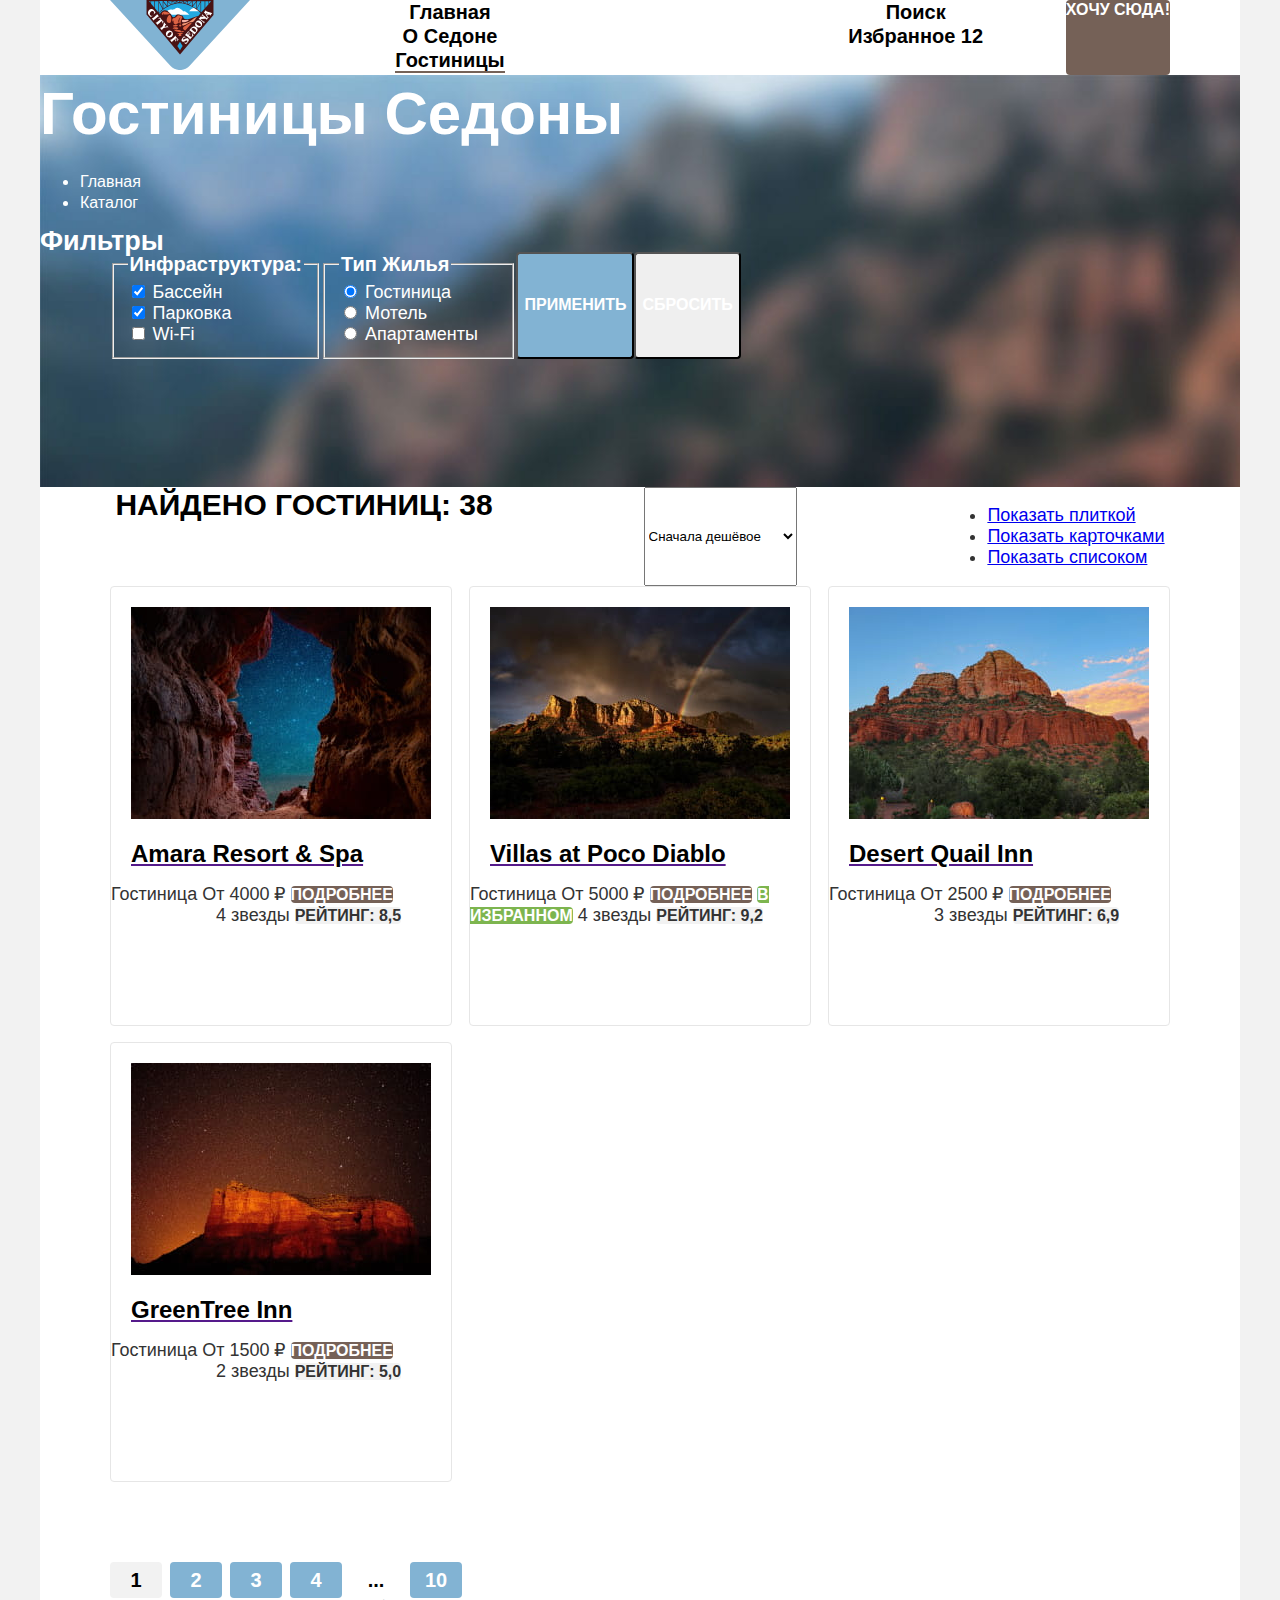
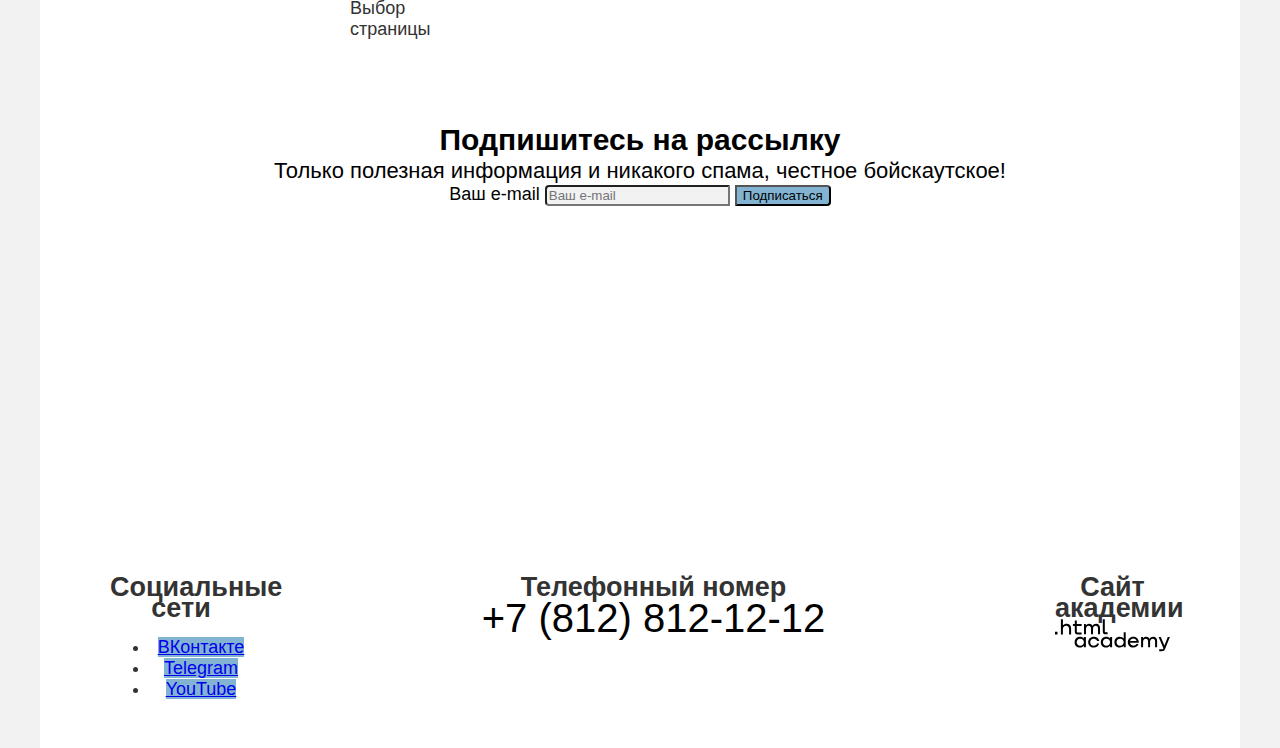
==== catalog.html @ a63d4bc8 "Добавляет правки после валидатора W3C" ====
<!DOCTYPE html>
<html lang="ru">
  <head>
    <meta charset="utf-8">
    <title>HTML Academy: Седона-Каталог</title>
    <link rel="stylesheet" href="styles/styles.css">
  </head>
  <body>
    <div class="page-container">
      <header class="page-header" data-test="header">
        <nav class="navigation">
          <a class="navigation-logo" href="#">
            <img class="page-header-logo" src="images/header/logo.svg" width="140" height="70" alt="Логотип города Седона.">
          </a>
          <ul class="navigation-list">
            <li class="navigation-item">
              <a class="navigation-link" href="#">Главная</a>
            </li>
            <li class="navigation-item">
              <a class="navigation-link" href="#">О Седоне</a>
            </li>
            <li class="navigation-item">
              <a class="navigation-link  navigation-link-current" href="catalog.html">Гостиницы</a>
            </li>
          </ul>
          <ul class="navigation-list navigation-user">
            <li class="navigation-item">
              <a class="navigation-link" href="#">
                <span class="visually-hidden">
                  Поиск
                </span>
              </a>
            </li>
            <li class="navigation-item">
              <a class="navigation-link" href="#">
                <span class="visually-hidden">
                  Избранное 12
                </span>
              </a>
            </li>
          </ul>
          <a class="button button-brown navigation-button" href="#">Хочу сюда!</a>
        </nav>
      </header>
      <main class="main-inner main-container" data-test="main">
      <div class="catalog-control-block">
        <div class="control-block-container">
      <header class="inner-header">
        <h1 class="inner-header-title">Гостиницы Седоны</h1>
        <ul class="breadcrumbs">
          <li class="breadcrumbs-item">
            <a class="breadcrumbs-link" href="index.html">
              <span class="visually-hidden">
                Главная
              </span>
              </a>
          </li>
          <li class="breadcrumbs-item">
            <a class="breadcrumbs-link" href="">Каталог</a>
          </li>
        </ul>
      </header>
        <h2 class="visually-hidden">Фильтры</h2>
        <form class="catalog-filter" action="https://echo.htmlacademy.ru/" method="get" data-test="filter">
          <div class="filter-group">
          <fieldset class="catalog-filter-group filter-group-infrastructure">
            <legend class="catalog-filter-title">Инфраструктура:</legend>
            <ul class="catalog-filter-list">
              <li class="catalog-filter-item">
                <label class="control">
                  <input class="control-input" type="checkbox" name="swimming-pool" checked>
                  Бассейн
                </label>
              </li>
              <li class="catalog-filter-item">
                <label class="control">
                  <input class="control-input" type="checkbox" name="parking" checked>
                  Парковка
                </label>
              </li>
              <li class="catalog-filter-item">
                <label class="control">
                  <input class="control-input" type="checkbox" name="wi-fi">
                  Wi-Fi
                </label>
              </li>
            </ul>
          </fieldset>
          <fieldset class="catalog-filter-group filter-group-type">
            <legend class="catalog-filter-title">Тип жилья</legend>
            <ul class="catalog-filter-list">
              <li class="catalog-filter-item">
                <label class="control">
                  <input class="control-input" type="radio" name="housing-type" value="hotel" checked>
                  Гостиница
                </label>
              </li>
              <li class="catalog-filter-item">
                <label class="control">
                  <input class="control-input" type="radio" name="housing-type" value="motel">
                  Мотель
                </label>
              </li>
              <li class="catalog-filter-item">
                <label class="control">
                  <input class="control-input" type="radio" name="housing-type" value="apartments">
                  Апартаменты
                </label>
              </li>
            </ul>
          </fieldset>
          <button class="button button-blue" type="submit">Применить</button>
          <button class="button" type="reset">Сбросить</button>
        </div>
        </form>
      </div>
      </div>
      <section class="catalog" data-test="catalog">
        <div class="sorting">
        <h2 class="catalog-result-title">Найдено гостиниц: 38</h2>
          <select class="select-control" aria-label="Сортировка">
            <option value="cheap">Сначала дешёвое</option>
            <option value="expensive">Сначала дорогое</option>
            <option value="popular">Сначала популярное</option>
          </select>
        <ul class="select-list">
          <li>
            <a href="#" class="select-button select-button-current">
              <span class="visually-hidden">Показать плиткой</span>
            </a>
          </li>
          <li>
            <a class="select-button" href="#">
              <span class="visually-hidden">Показать карточками</span>
            </a>
          </li>
          <li>
            <a class="select-button" href="#">
              <span class="visually-hidden">Показать списоком</span>
            </a>
          </li>
        </ul>
      </div>
      <div class="products">
        <ul class="product-list">
          <li class="product-card">
            <a class="product-card-link" href="">
              <img class="product-card-image" src="images/catalog/hotel-1.jpg" width="300" height="212" alt="Звёздное небо в расщелине гор.">
              <h3 class="product-card-title">Amara Resort & Spa</h3>
            </a>
            <span class="product-card-type">Гостиница</span>
            <span class="product-card-price">От 4000 ₽</span>
            <a class="button button-brown" href="#">Подробнее</a>
            <a class="button buttom-blue" href="#">В избранное</a>
            <span class="visually-hidden">4 звезды</span>
            <span class="button button-grey">Рейтинг: 8,5</span>
          </li>
          <li class="product-card">
            <a class="product-card-link" href="">
              <img class="product-card-image" src="images/catalog/hotel-2.jpg" width="300" height="212" alt="Радуга над горным хребтом.">
              <h3 class="product-card-title">Villas at Poco Diablo</h3>
            </a>
            <span class="product-card-type">Гостиница</span>
            <span class="product-card-price">От 5000 ₽</span>
            <a class="button button-brown" href="#">Подробнее</a>
            <a class="button button-green" href="#">В избранном</a>
            <span class="visually-hidden">4 звезды</span>
            <span class="button button-grey">Рейтинг: 9,2</span>
          </li>
          <li class="product-card">
            <a class="product-card-link" href="">
              <img class="product-card-image" src="images/catalog/hotel-3.jpg" width="300" height="212" alt="Горы на фоне голубого неба.">
              <h3 class="product-card-title">Desert Quail Inn</h3>
            </a>
            <span class="product-card-type">Гостиница</span>
            <span class="product-card-price">От 2500 ₽</span>
            <a class="button button-brown" href="#">Подробнее</a>
            <a class="button buttom-blue" href="#">В избранное</a>
            <span class="visually-hidden">3 звезды</span>
            <span class="button button-grey">Рейтинг: 6,9</span>
          </li>
          <li class="product-card">
            <a class="product-card-link" href="">
              <img class="product-card-image" src="images/catalog/hotel-4.jpg" width="300" height="212" alt="Горы на фоне звёздного неба.">
              <h3 class="product-card-title">GreenTree Inn</h3>
            </a>
            <span class="product-card-type">Гостиница</span>
            <span class="product-card-price">От 1500 ₽</span>
            <a class="button button-brown" href="#">Подробнее</a>
            <a class="button buttom-blue" href="#">В избранное</a>
            <span class="visually-hidden">2 звезды</span>
            <span class="button button-grey">Рейтинг: 5,0</span>
          </li>
        </ul>
      </div>
      <ul class="pagination">
        <li class="pagination-item">
          <a class="pagination-link pagination-current">1</a>
        </li>
        <li class="pagination-item">
          <a class="pagination-link" href="#">2</a>
        </li>
        <li class="pagination-item">
          <a class="pagination-link" href="#">3</a>
        </li>
        <li class="pagination-item">
          <a class="pagination-link" href="#">4</a>
        </li>
        <li class="pagination-item">
          <a class="pagination-link pagination-select" href="#">...</a>
          <span class="visually-hidden">Выбор страницы</span>
        </li>
        <li class="pagination-item">
          <a class="pagination-link" href="#">10</a>
        </li>
      </ul>
    </section>
    <section class="subscribe subscribe-white" data-test="subscribe">
      <h2 class="subscribe-title">Подпишитесь на рассылку</h2>
      <div class="subscribe-text">
        <p>Только полезная информация и никакого спама, честное бойскаутское!</p>
      </div>
        <form class="subscribe-form" action="https://echo.htmlacademy.ru/" method="post">
          <label class="visually-hidden" for="subscribe-email">Ваш e-mail</label>
          <input class="subscribe-email-field" placeholder="Ваш e-mail" type="email" id="subscribe-email" name="subscribe-email">
          <button class="subscribe-button" type="submit">Подписаться</button>
        </form>
    </section>
    </main>
    <footer class="page-footer" data-test="footer">
      <div class="footer-container">
      <div class="footer-social">
        <h2 class="visually-hidden">Социальные сети</h2>
        <ul class="footer-social-list">
          <li class="footer-social-item">
            <a class="footer-social-button" href="https://vk.com/htmlacademy">
              <span class="visually-hidden">ВКонтакте</span>
            </a>
          </li>
          <li class="footer-social-item">
            <a class="footer-social-button" href="https://t.me/htmlacademy ">
              <span class="visually-hidden">Telegram</span>
            </a>
          </li>
          <li class="footer-social-item">
            <a class="footer-social-button" href="https://www.youtube.com/user/htmlacademyru">
              <span class="visually-hidden">YouTube</span>
            </a>
          </li>
        </ul>
      </div>
      <div class="footer-telephone">
        <h2 class="visually-hidden">Телефонный номер</h2>
        <a class="footer-telephone-number" href="tel:+78128121212">+7 (812) 812-12-12</a>
      </div>
      <div class="footer-academy-site">
        <h2 class="visually-hidden">Сайт академии</h2>
        <a class="footer-academy-link" href="https://htmlacademy.ru/">
          <img src="images/footer/html-academy-logo.svg" width="115" height="33" alt="Ссылка на сайт академии.">
        </a>
      </div>
    </div>
    </footer>
  </div>
  </body>
  </html>
---- styles/styles.css ----
@font-face {
  font-family: "PT Sans";
  font-style: normal;
  font-weight: 400;
  src: url("../fonts/ptsans-400.woff2") format("woff2");
  font-display: swap;
}

@font-face {
  font-family: "PT Sans";
  font-style: normal;
  font-weight: 700;
  src: url("../fonts/ptsans-700.woff2") format("woff2");
  font-display: swap;
}

html {
  height: 100%;
}

body {
  font-family: "PT Sans", sans-serif;
  font-weight: 400;
  font-size: 18px;
  line-height: 21px;
  color: rgba(51, 51, 51, 1);
  background-color: rgba(242, 242, 242, 1);
  text-align: center;
  margin: 0;
  display: flex;
  flex-direction: column;
  min-height: 100%;
}

h3 {
  margin: 0;
}

h2 {
  margin: 0;
}

h1 {
  margin: 0;
}

p {
  margin: 0;
  padding: 0;
}

.page-container {
  width: 1200px;
  margin: 0 auto;
}

.main-container {
  flex-grow: 1;
}

/*
.visually-hidden {
  color: tomato;
  display: none;
}
*/

.page-header {
  font-size: 20px;
  line-height: 24px;
  color: rgba(0, 0, 0, 1);
  background-color: #ffffff;
  text-align: center;
  font-weight: 700;
}

.navigation {
  display: flex;
  flex-direction: row;
}

.navigation-logo {
  width: 140px;
  padding-left: 70px;
}

.navigation-list {
  margin: 0;
  padding: 0;
  list-style: none;
  width: 400px;
}

.navigation-user {
  max-width: 300px;
  margin-left: auto;
}

.navigation-link {
  color: inherit;
  text-decoration: none;
}

.navigation-link-current {
  border-bottom: 2px solid rgba(117, 98, 87, 1);
}

.button {
  font-family: "PT Sans", sans-serif;
  font-style: normal;
  font-weight: 700;
  font-size: 16px;
  line-height: 20px;
  color: rgba(255, 255, 255, 1);
  border-radius: 4px;
  text-decoration: none;
  text-align: center;
  text-transform: uppercase;
}

.button-brown {
  background: rgba(117, 97, 87, 1);
}

.navigation-button {
  margin-right: 70px;
}

.button-blue {
  background: #82b3d3;
}

.button-green {
  background: #7db54f;
}

.button-grey {
  background: #f2f2f2;
  color: #333333;
}

.hero {
  height: 485px;
  background-image: url("../images/index/hero.jpg");
  background-position: center;
  background-repeat: no-repeat;
  background-size: cover;
  background-color: #808080;
}

.diveder {
  background-image: url("../images/index/divider.svg");
  background-repeat: no-repeat;
  background-size: 1200px 57px;
  background-position: center bottom;
}

.advantages {
  margin: 0;
  padding: 0;
}

.advantages-main-title {
  background: #ffffff;
}

.advantages-top-text {
  font-weight: 700;
  font-size: 30px;
  line-height: 36px;
  color: rgba(0, 0, 0, 1);
}

.advantages-bottom-text {
  font-size: 22px;
  line-height: 26px;
}

.advantages-list {
  list-style: none;
  margin: 0;
  padding: 0;
  display: flex;
  flex-wrap: wrap;
}

.advantages-item {
  width: 400px;
  height: 384px;
}

.advantages-photo {
  width: 800px;
}

.advantages-photo-text {
  color: #ffffff;
  background: #82b3d3;
}

.advantages-photo-text h3 {
  font-weight: 700;
  font-size: 24px;
  line-height: 28px;
}

.advantages-photo-text p {
  font-weight: 400;
  font-size: 18px;
  line-height: 21px;
}

.advantages-item-home {
  background-image: url("../images/index/home.svg");
  background-repeat: no-repeat;
}

.advantages-item-lighter {
  background: rgba(131, 179, 211, 0.12);
}

.advantages-item-light {
  background: rgba(131, 179, 211, 0.2);
}

.advantages-item-grey {
  background: rgba(131, 179, 211, 0.12);
}

.advantages-item-white {
  background: #ffffff;
}

.hotel-search {
  width: 1200px;
  height: 406px;
  background-color: #ffffff;
}

.hotel-search-title {
  font-weight: 700;
  font-size: 30px;
  line-height: 36px;
  text-transform: uppercase;
}

.hotel-search-text {
  font-weight: 400;
  font-size: 22px;
  line-height: 26px;
}

.subscribe {
  height: 415px;
  color: #ffffff;
  background-color: #808080;
  border: 1px solid #000000;
  background-image: url(../images/index/subscribe-background.jpg);
  background-repeat: no-repeat;
  background-size: cover;
  background-position: top center;
}

.subscribe-title {
  font-weight: 700;
  font-size: 30px;
  line-height: 36px;
}

.subscribe-text {
  font-weight: 400;
  font-size: 22px;
  line-height: 26px;
}

.subscribe-email-field {
  background: #f2f2f2;
  border-radius: 4px 0 0 4px;
}

.subscribe-button {
  background: #82b3d3;
  border-radius: 0 4px 4px 0;
}

.page-footer {
  background-color: #ffffff;
}

.footer-container {
  width: 1060px;
  display: flex;
  justify-content: space-between;
  padding: 40px 70px 30px;
}

.footer-social {
  width: 142px;
}

.footer-social-button {
  background: #83b3d3;
}

.footer-telephone-number {
  font-weight: 400;
  font-size: 40px;
  line-height: 40px;
  color: #000000;
  text-transform: uppercase;
  text-decoration: none;
  width: 720px;
}

.footer-academy-site {
  width: 115px;
}

.main-inner {
  text-align: left;
}

.catalog-control-block {
  height: 412px;
  color: #ffffff;
  background-color: #000000;
  background-image: url(../images/catalog/catalog-background.jpg);
  background-repeat: no-repeat;
  background-size: cover;
}

.control-block-container {
  display: flex;
  flex-direction: column;
}

.inner-header-title {
  font-weight: 700;
  font-size: 60px;
  line-height: 78px;
}

.breadcrumbs-link {
  font-weight: 400;
  font-size: 16px;
  line-height: 21px;
  color: inherit;
  text-decoration: none;
}

.catalog-filter-title {
  font-weight: 700;
  font-size: 20px;
  line-height: 24px;
  text-transform: capitalize;
  color: #ffffff;
}

.catalog-filter-list {
  margin: 0;
  padding: 0;
  list-style: none;
}

.filter-group {
  width: 1060px;
  margin: 0 auto;
  display: flex;
  flex-flow: row;
}

.filter-group-infrastructure {
  width: 150px;
}

.filter-group-type {
  width: 160px;
}

.catalog {
  background: #ffffff;
  height: 1235px;
}

.sorting {
  display: flex;
  flex-direction: row;
  justify-content: space-around;
}

.catalog-result-title {
  font-weight: 700;
  font-size: 30px;
  line-height: 36px;
  text-transform: uppercase;
  color: #000000;
}

.products {
  height: 896px;
  margin: 0 auto;
}

.product-card {
  width: 340px;
  height: 438px;
  border: 1px solid #e6e6e6;
  border-radius: 4px;
}

.product-list {
  width: 1060px;
  height: 896px;
  margin: 0 auto;
  padding: 0;
  display: flex;
  flex-wrap: wrap;
  list-style: none;
  justify-content: space-between;
  align-content: space-between;
}

/*
.product-list li:last-child {
margin-right: auto;
}
*/

.product-card-title {
  font-weight: 700;
  font-size: 24px;
  line-height: 28px;
  color: #000000;
}

.product-card-image {
  margin: 20px 20px 16px 20px;
}

.product-card-title {
  margin: 0 20px 16px 20px;
}

.product-card-price {
  text-align: right;
}

.pagination {
  list-style: none;
  display: flex;
  margin: 80px 70px 0;
  padding-left: 0;
  padding-bottom: 60px;
}

.pagination-item {
  width: 60px;
  height: 60px;
}

.pagination-link {
  border-radius: 4px;
  display: block;
  margin-right: 8px;
}

.pagination-link {
  font-weight: 700;
  font-size: 20px;
  line-height: 36px;
  background: #82b3d3;
  color: #ffffff;
  text-align: center;
  text-transform: uppercase;
  text-decoration: none;
}

.pagination-current {
  background: #f2f2f2;
  color: #000000;
}

.pagination-select {
  background: none;
  color: #000000;
}

.subscribe-white {
  background: none;
  color: #000000;
  background-color: #ffffff;
  text-align: center;
  border: 0;
}
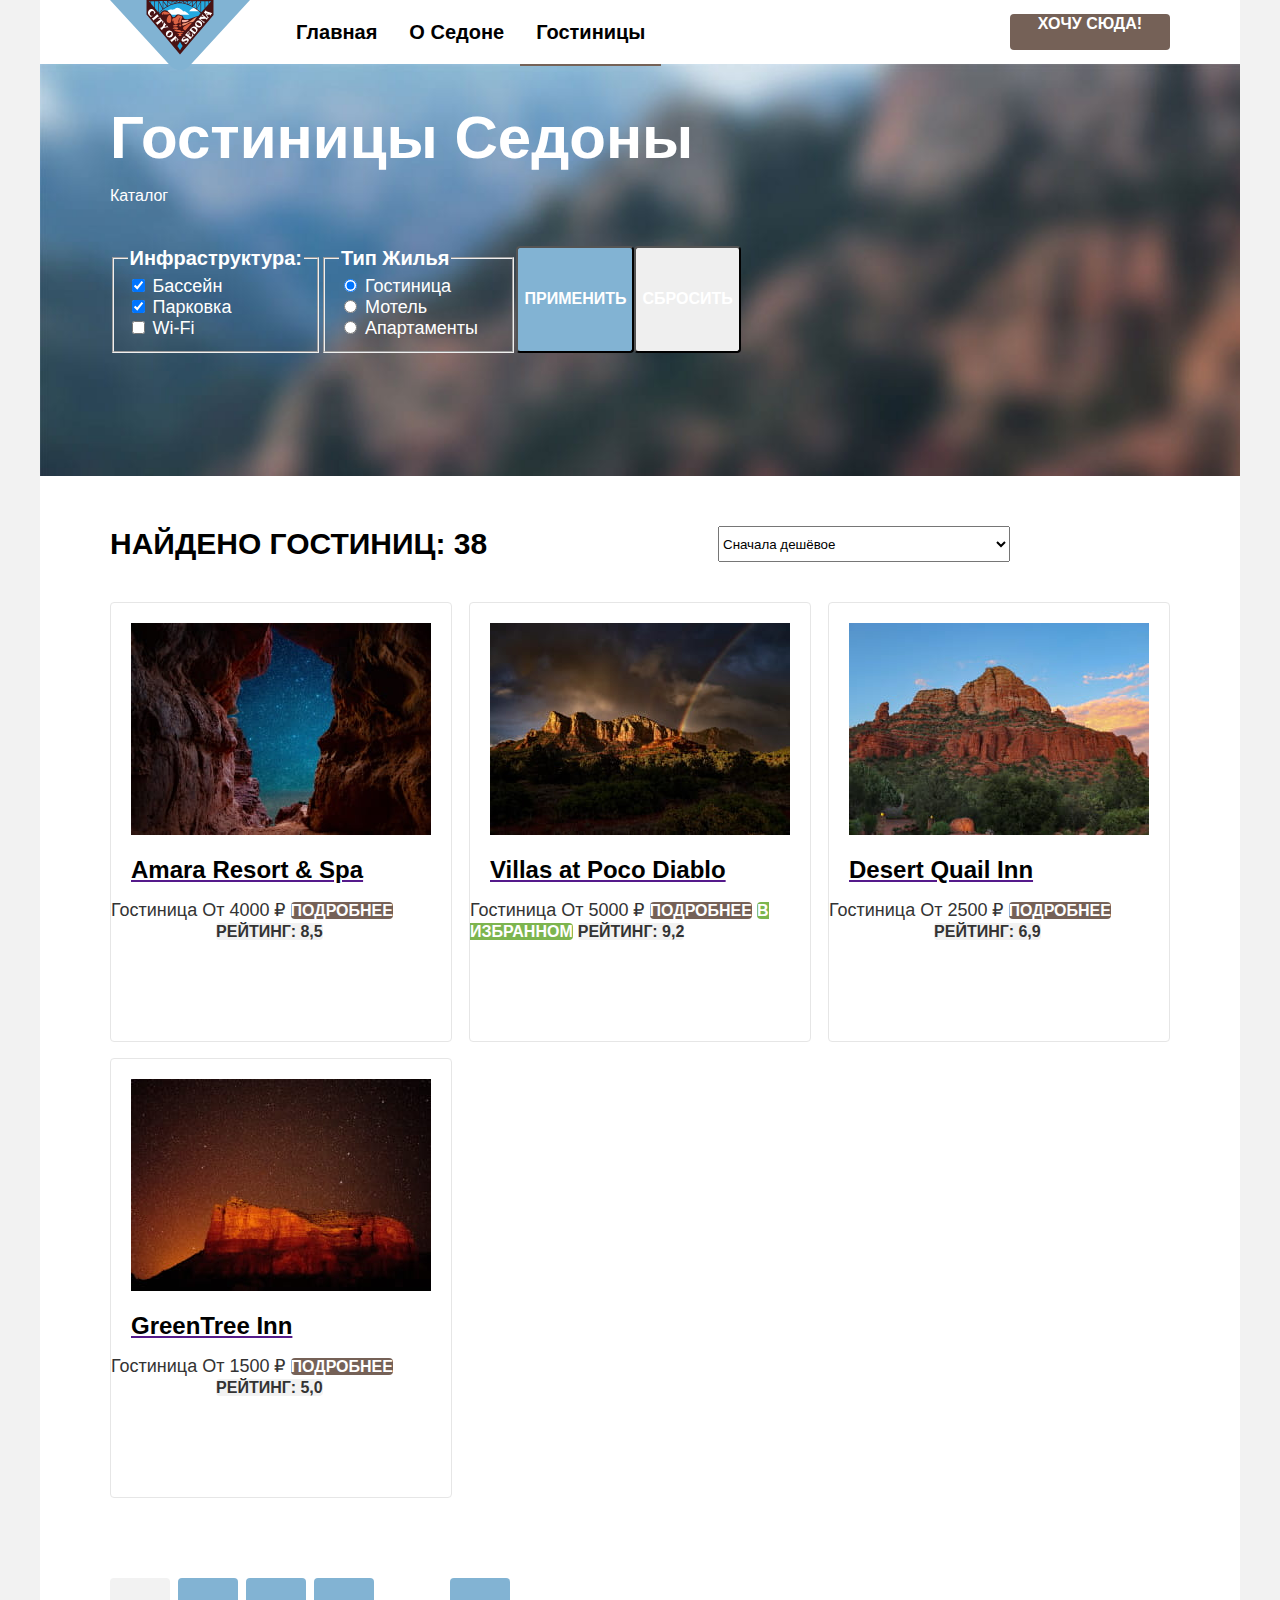
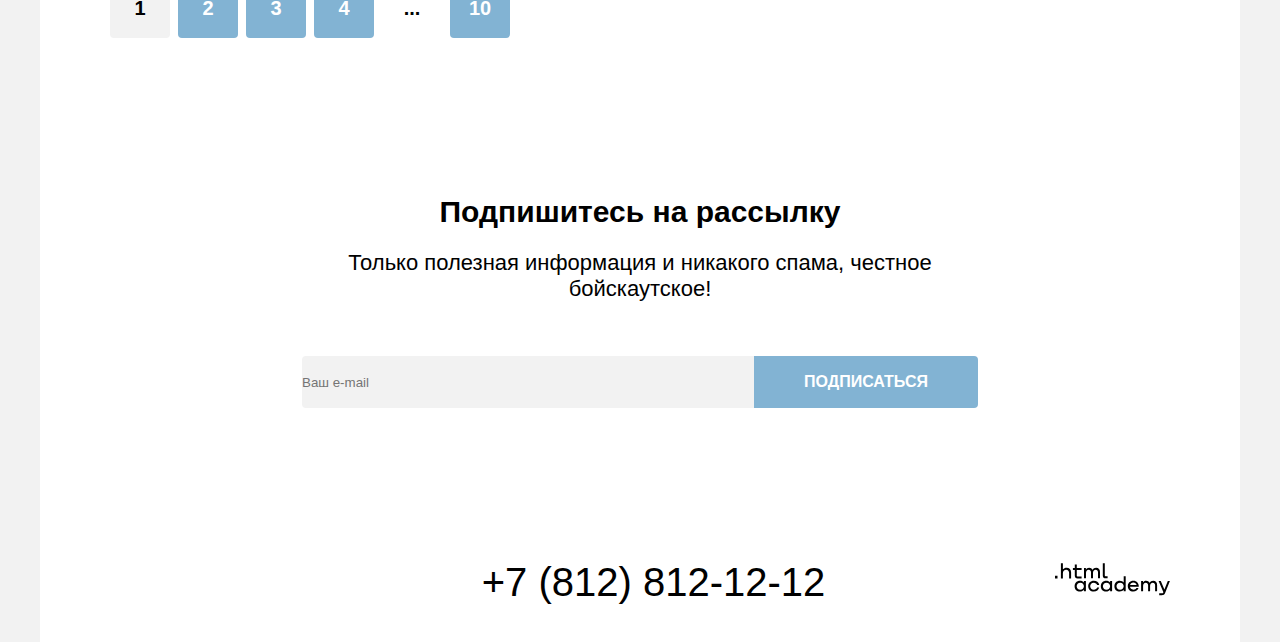
==== commit 2da8a792: "Добавляет микросетки" ====
--- a/catalog.html
+++ b/catalog.html
@@ -117,24 +117,24 @@
       </div>
       <section class="catalog" data-test="catalog">
         <div class="sorting">
-        <h2 class="catalog-result-title">Найдено гостиниц: 38</h2>
+        <p class="catalog-result-title">Найдено гостиниц: 38</p>
           <select class="select-control" aria-label="Сортировка">
             <option value="cheap">Сначала дешёвое</option>
             <option value="expensive">Сначала дорогое</option>
             <option value="popular">Сначала популярное</option>
           </select>
         <ul class="select-list">
-          <li>
+          <li class="select-item">
             <a href="#" class="select-button select-button-current">
               <span class="visually-hidden">Показать плиткой</span>
             </a>
           </li>
-          <li>
+          <li class="select-item">
             <a class="select-button" href="#">
               <span class="visually-hidden">Показать карточками</span>
             </a>
           </li>
-          <li>
+          <li class="select-item">
             <a class="select-button" href="#">
               <span class="visually-hidden">Показать списоком</span>
             </a>
@@ -194,8 +194,8 @@
         </ul>
       </div>
       <ul class="pagination">
-        <li class="pagination-item">
-          <a class="pagination-link pagination-current">1</a>
+        <li class="pagination-item pagination-item-current">
+          <a class="pagination-link-current">1</a>
         </li>
         <li class="pagination-item">
           <a class="pagination-link" href="#">2</a>
@@ -206,8 +206,8 @@
         <li class="pagination-item">
           <a class="pagination-link" href="#">4</a>
         </li>
-        <li class="pagination-item">
-          <a class="pagination-link pagination-select" href="#">...</a>
+        <li class="pagination-item pagination-select">
+          <a class="pagination-link" href="#">...</a>
           <span class="visually-hidden">Выбор страницы</span>
         </li>
         <li class="pagination-item">
@@ -215,16 +215,18 @@
         </li>
       </ul>
     </section>
-    <section class="subscribe subscribe-white" data-test="subscribe">
-      <h2 class="subscribe-title">Подпишитесь на рассылку</h2>
-      <div class="subscribe-text">
-        <p>Только полезная информация и никакого спама, честное бойскаутское!</p>
-      </div>
-        <form class="subscribe-form" action="https://echo.htmlacademy.ru/" method="post">
-          <label class="visually-hidden" for="subscribe-email">Ваш e-mail</label>
-          <input class="subscribe-email-field" placeholder="Ваш e-mail" type="email" id="subscribe-email" name="subscribe-email">
-          <button class="subscribe-button" type="submit">Подписаться</button>
-        </form>
+    <section class="subscribe subscribe-no-background" data-test="subscribe">
+      <div class="subscribe-content-wrapper">
+        <h2 class="subscribe-title">Подпишитесь на рассылку</h2>
+        <p class="subscribe-text">Только полезная информация и никакого спама, честное бойскаутское!</p>
+        <div class="subscribe-email-wrapper">
+          <form class="subscribe-form" action="https://echo.htmlacademy.ru/" method="post">
+            <label class="visually-hidden" for="subscribe-email">Ваш e-mail</label>
+            <input class="subscribe-email-field" placeholder="Ваш e-mail" type="email" id="subscribe-email" name="subscribe-email">
+            <button class="button button-blue subscribe-button" type="submit">Подписаться</button>
+          </form>
+        </div>
+      </div>
     </section>
     </main>
     <footer class="page-footer" data-test="footer">
--- a/styles/styles.css
+++ b/styles/styles.css
@@ -32,23 +32,6 @@
   min-height: 100%;
 }
 
-h3 {
-  margin: 0;
-}
-
-h2 {
-  margin: 0;
-}
-
-h1 {
-  margin: 0;
-}
-
-p {
-  margin: 0;
-  padding: 0;
-}
-
 .page-container {
   width: 1200px;
   margin: 0 auto;
@@ -58,51 +41,65 @@
   flex-grow: 1;
 }
 
-/*
 .visually-hidden {
-  color: tomato;
-  display: none;
-}
-*/
-
-.page-header {
+  position: absolute;
+  width: 1px;
+  height: 1px;
+  margin: -1px;
+  padding: 0;
+  border: 0;
+  clip: rect(0 0 0 0);
+  overflow: hidden;
+}
+
+.navigation {
+  display: flex;
+  height: 64px;
   font-size: 20px;
   line-height: 24px;
+  font-weight: 700;
   color: rgba(0, 0, 0, 1);
   background-color: #ffffff;
-  text-align: center;
-  font-weight: 700;
-}
-
-.navigation {
-  display: flex;
-  flex-direction: row;
 }
 
 .navigation-logo {
-  width: 140px;
-  padding-left: 70px;
+  margin-left: 70px;
 }
 
 .navigation-list {
-  margin: 0;
+  margin: 0 0 0 30px;
   padding: 0;
   list-style: none;
   width: 400px;
+  display: flex;
+  flex-wrap: wrap;
 }
 
 .navigation-user {
-  max-width: 300px;
+  justify-content: flex-end;
+  width: 300px;
   margin-left: auto;
 }
 
 .navigation-link {
+  display: block;
+  box-sizing: border-box;
   color: inherit;
   text-decoration: none;
+  padding: 20px 16px;
+}
+
+.navigation-user .navigation-link {
+  min-width: 44px;
+  min-height: 64px;
 }
 
 .navigation-link-current {
   border-bottom: 2px solid rgba(117, 98, 87, 1);
+}
+
+.navigation-link-selected {
+  border: 1px solid #000000;
 }
 
 .button {
@@ -118,12 +115,23 @@
   text-transform: uppercase;
 }
 
+.navigation-button a {
+  text-decoration: none;
+  color: inherit;
+  display: block;
+  padding: 8px 34px;
+}
+
 .button-brown {
   background: rgba(117, 97, 87, 1);
 }
 
 .navigation-button {
+  margin-top: 14px;
   margin-right: 70px;
+  width: 160px;
+  height: 36px;
+
 }
 
 .button-blue {
@@ -140,12 +148,16 @@
 }
 
 .hero {
-  height: 485px;
-  background-image: url("../images/index/hero.jpg");
-  background-position: center;
+  min-height: 485px;
+  background-image: url("../images/index/divider.svg"), url("../images/index/hero.jpg");
+  background-position: bottom center;
   background-repeat: no-repeat;
-  background-size: cover;
+  background-size: contain, cover;
   background-color: #808080;
+}
+
+.hero img {
+  padding-top: 51px;
 }
 
 .diveder {
@@ -165,15 +177,21 @@
 }
 
 .advantages-top-text {
+  display: block;
   font-weight: 700;
   font-size: 30px;
   line-height: 36px;
   color: rgba(0, 0, 0, 1);
+  margin: 0;
+  padding-top: 69px;
 }
 
 .advantages-bottom-text {
   font-size: 22px;
   line-height: 26px;
+  margin: 0;
+  padding-top: 25px;
+  padding-bottom: 90px;
 }
 
 .advantages-list {
@@ -185,12 +203,12 @@
 }
 
 .advantages-item {
-  width: 400px;
+  flex-basis: 400px;
   height: 384px;
 }
 
-.advantages-photo {
-  width: 800px;
+.advantages-photo-container {
+  flex-grow: 1;
 }
 
 .advantages-photo-text {
@@ -231,13 +249,53 @@
   background: #ffffff;
 }
 
+.advantages-text-wrapper {
+  display: flex;
+  flex-flow: column;
+}
+
+.advantages-text-wrapper h3 {
+margin: 0 0 62px 0;
+}
+
+.advantages-text-wrapper p {
+  margin: 0;
+}
+
+.advantages-photo-text .advantages-text-wrapper {
+  padding: 92px 85px 0;
+}
+
+.advantages-item-lighter .advantages-text-wrapper {
+  padding: 103px 85px 0;
+}
+
+.advantages-item-light .advantages-text-wrapper {
+  padding: 103px 85px 0;
+}
+
+.advantages-item-grey .advantages-text-wrapper {
+  padding: 80px 85px 0;
+}
+
+.advantages-item-white .advantages-text-wrapper {
+  padding: 80px 85px 0;
+}
+
 .hotel-search {
-  width: 1200px;
-  height: 406px;
   background-color: #ffffff;
 }
 
+.hotel-search-wrapper {
+  display: flex;
+  flex-direction: column;
+  align-items: center;
+  justify-content: space-between;
+  padding: 96px 304px;
+}
+
 .hotel-search-title {
+  margin: 0;
   font-weight: 700;
   font-size: 30px;
   line-height: 36px;
@@ -245,13 +303,29 @@
 }
 
 .hotel-search-text {
+  margin: 20px 0 0 0;
   font-weight: 400;
   font-size: 22px;
   line-height: 26px;
 }
 
+.hotel-search-button {
+  margin: 54px 0 0 0;
+  width: 376px;
+  height: 52px;
+}
+
+.hotel-search-button a {
+  text-decoration: none;
+  color: inherit;
+  display: block;
+  padding: 8px 50px;
+  font-weight: 700;
+  font-size: 20px;
+  line-height: 36px;
+}
+
 .subscribe {
-  height: 415px;
   color: #ffffff;
   background-color: #808080;
   border: 1px solid #000000;
@@ -261,26 +335,51 @@
   background-position: top center;
 }
 
+.subscribe-content-wrapper {
+  display: flex;
+  flex-direction: column;
+  align-items: center;
+  justify-content: space-between;
+  padding: 96px 258px 104px;
+}
+
 .subscribe-title {
+  margin: 0;
   font-weight: 700;
   font-size: 30px;
   line-height: 36px;
 }
 
 .subscribe-text {
+  margin: 20px 0 54px;
   font-weight: 400;
   font-size: 22px;
   line-height: 26px;
 }
 
+.subscribe-email-wrapper {
+  margin: 0;
+  display: flex;
+}
+
+.subscribe-form {
+  display: flex;
+}
+
 .subscribe-email-field {
+  margin: 0;
+  padding: 0;
+  width: 452px;
+  height: 52px;
   background: #f2f2f2;
   border-radius: 4px 0 0 4px;
+  border: none;
 }
 
 .subscribe-button {
-  background: #82b3d3;
   border-radius: 0 4px 4px 0;
+  border: none;
+  padding: 8px 50px;
 }
 
 .page-footer {
@@ -291,6 +390,7 @@
   width: 1060px;
   display: flex;
   justify-content: space-between;
+  align-items: center;
   padding: 40px 70px 30px;
 }
 
@@ -300,6 +400,21 @@
 
 .footer-social-button {
   background: #83b3d3;
+}
+
+.footer-social-list {
+  width: 144px;
+  margin: 0;
+  padding: 0;
+  list-style-type: none;
+  display: flex;
+  flex-wrap: wrap;
+
+}
+
+.footer-social-item {
+width: 48px;
+height: 60px;
 }
 
 .footer-telephone-number {
@@ -330,14 +445,25 @@
 }
 
 .control-block-container {
+  margin: 0;
+  padding: 35px 70px 70px;
   display: flex;
   flex-direction: column;
 }
 
 .inner-header-title {
+  margin: 0 0 8px 0;
   font-weight: 700;
   font-size: 60px;
   line-height: 78px;
+}
+
+.breadcrumbs {
+  margin: 0 0 40px 0;
+  padding: 0;
+  list-style-type: none;
+  display: flex;
+  flex-wrap: wrap;
 }
 
 .breadcrumbs-link {
@@ -379,16 +505,17 @@
 
 .catalog {
   background: #ffffff;
-  height: 1235px;
+  padding: 50px 70px 60px;
 }
 
 .sorting {
   display: flex;
   flex-direction: row;
-  justify-content: space-around;
+  justify-content: flex-end;
 }
 
 .catalog-result-title {
+  margin: 0 auto 0 0;
   font-weight: 700;
   font-size: 30px;
   line-height: 36px;
@@ -396,9 +523,27 @@
   color: #000000;
 }
 
+.select-control {
+  width: 292px;
+}
+
+.select-list {
+  margin: 0;
+  padding: 0;
+  list-style-type: none;
+  min-width: 160px;
+  display: flex;
+  justify-content: flex-end;
+
+}
+
+.select-item {
+  min-width: 48px;
+}
+
 .products {
-  height: 896px;
-  margin: 0 auto;
+  min-height: 896px;
+  margin: 40px auto 0;
 }
 
 .product-card {
@@ -420,12 +565,6 @@
   align-content: space-between;
 }
 
-/*
-.product-list li:last-child {
-margin-right: auto;
-}
-*/
-
 .product-card-title {
   font-weight: 700;
   font-size: 24px;
@@ -446,36 +585,29 @@
 }
 
 .pagination {
+  margin: 80px 0 0 0;
+  padding: 0;
   list-style: none;
   display: flex;
-  margin: 80px 70px 0;
-  padding-left: 0;
-  padding-bottom: 60px;
+  align-items: center;
 }
 
 .pagination-item {
   width: 60px;
   height: 60px;
-}
-
-.pagination-link {
+  background: #82b3d3;
   border-radius: 4px;
-  display: block;
+  display: flex;
+  justify-content: center;
+  align-items: center;
+
+}
+
+.pagination-item:not(:last-child) {
   margin-right: 8px;
 }
 
-.pagination-link {
-  font-weight: 700;
-  font-size: 20px;
-  line-height: 36px;
-  background: #82b3d3;
-  color: #ffffff;
-  text-align: center;
-  text-transform: uppercase;
-  text-decoration: none;
-}
-
-.pagination-current {
+.pagination-item-current {
   background: #f2f2f2;
   color: #000000;
 }
@@ -485,7 +617,31 @@
   color: #000000;
 }
 
-.subscribe-white {
+.pagination-select .pagination-link {
+  font-weight: 700;
+  font-size: 20px;
+  line-height: 36px;
+  color: #000000;
+  text-decoration: none;
+}
+
+.pagination-link {
+  font-weight: 700;
+  font-size: 20px;
+  line-height: 36px;
+  color: #ffffff;
+  text-decoration: none;
+}
+
+.pagination-link-current {
+  font-weight: 700;
+  font-size: 20px;
+  line-height: 36px;
+  color: #000000;
+  text-decoration: none;
+}
+
+.subscribe-no-background {
   background: none;
   color: #000000;
   background-color: #ffffff;
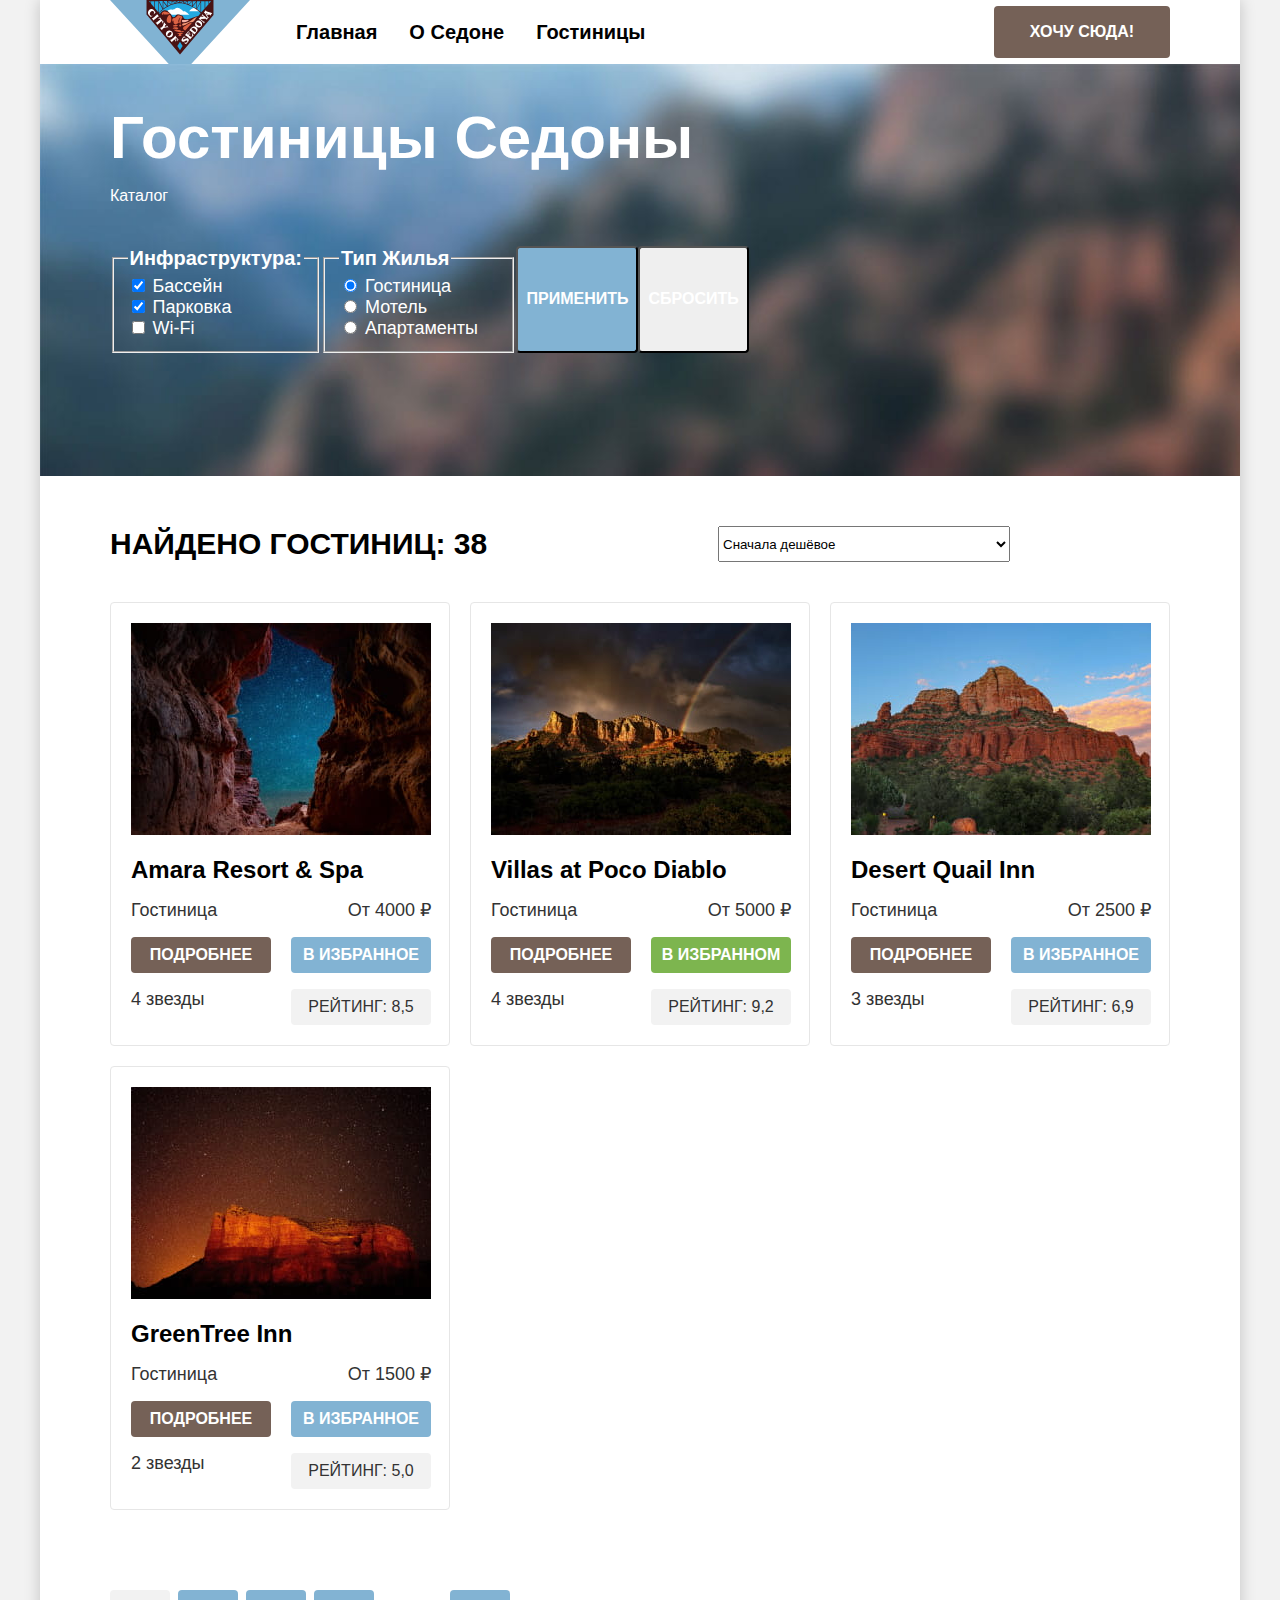
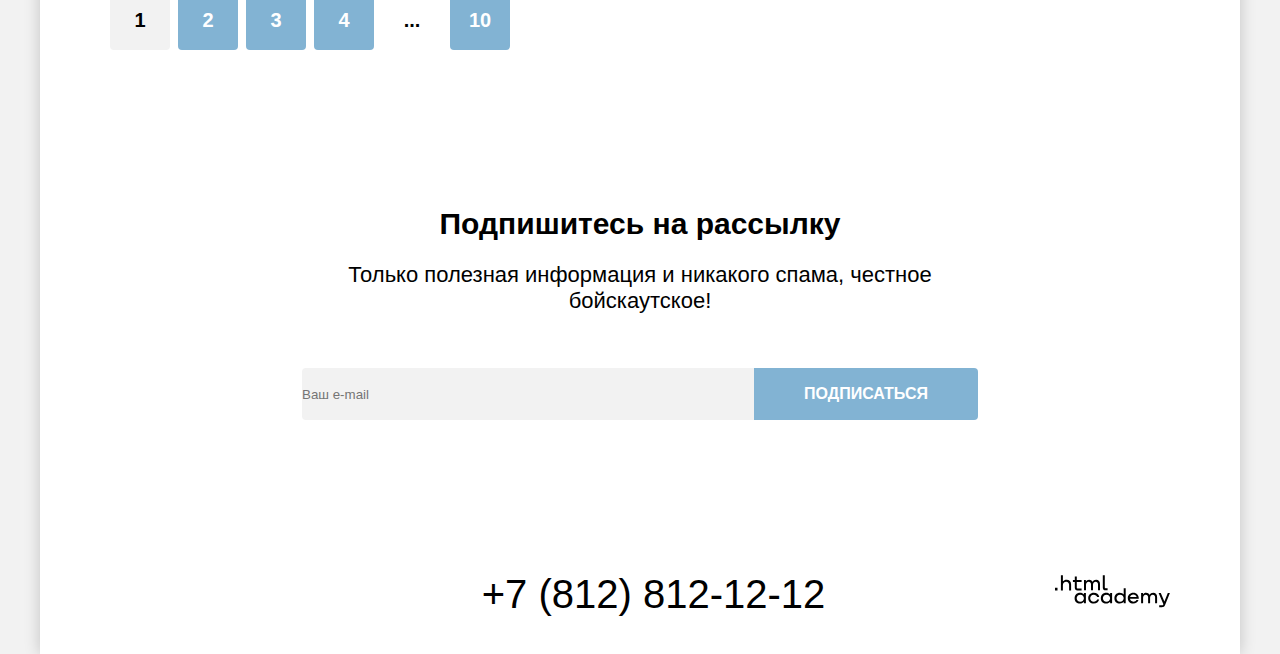
==== commit 93cf5de5: "Добавляет мелкие сетки на гридах" ====
--- a/catalog.html
+++ b/catalog.html
@@ -146,49 +146,57 @@
           <li class="product-card">
             <a class="product-card-link" href="">
               <img class="product-card-image" src="images/catalog/hotel-1.jpg" width="300" height="212" alt="Звёздное небо в расщелине гор.">
+            </a>
+            <a class="product-card-link" href="">
               <h3 class="product-card-title">Amara Resort & Spa</h3>
             </a>
             <span class="product-card-type">Гостиница</span>
             <span class="product-card-price">От 4000 ₽</span>
             <a class="button button-brown" href="#">Подробнее</a>
-            <a class="button buttom-blue" href="#">В избранное</a>
-            <span class="visually-hidden">4 звезды</span>
+            <a class="button button-blue" href="#">В избранное</a>
+            <span class="product-card-stars">4 звезды</span>
             <span class="button button-grey">Рейтинг: 8,5</span>
           </li>
           <li class="product-card">
             <a class="product-card-link" href="">
               <img class="product-card-image" src="images/catalog/hotel-2.jpg" width="300" height="212" alt="Радуга над горным хребтом.">
+            </a>
+            <a class="product-card-link" href="">
               <h3 class="product-card-title">Villas at Poco Diablo</h3>
             </a>
             <span class="product-card-type">Гостиница</span>
             <span class="product-card-price">От 5000 ₽</span>
             <a class="button button-brown" href="#">Подробнее</a>
             <a class="button button-green" href="#">В избранном</a>
-            <span class="visually-hidden">4 звезды</span>
+            <span class=product-card-stars">4 звезды</span>
             <span class="button button-grey">Рейтинг: 9,2</span>
           </li>
           <li class="product-card">
             <a class="product-card-link" href="">
               <img class="product-card-image" src="images/catalog/hotel-3.jpg" width="300" height="212" alt="Горы на фоне голубого неба.">
+            </a>
+            <a class="product-card-link" href="">
               <h3 class="product-card-title">Desert Quail Inn</h3>
             </a>
             <span class="product-card-type">Гостиница</span>
             <span class="product-card-price">От 2500 ₽</span>
             <a class="button button-brown" href="#">Подробнее</a>
-            <a class="button buttom-blue" href="#">В избранное</a>
-            <span class="visually-hidden">3 звезды</span>
+            <a class="button button-blue" href="#">В избранное</a>
+            <span class="product-card-stars">3 звезды</span>
             <span class="button button-grey">Рейтинг: 6,9</span>
           </li>
           <li class="product-card">
             <a class="product-card-link" href="">
               <img class="product-card-image" src="images/catalog/hotel-4.jpg" width="300" height="212" alt="Горы на фоне звёздного неба.">
+            </a>
+            <a class="product-card-link" href="">
               <h3 class="product-card-title">GreenTree Inn</h3>
             </a>
             <span class="product-card-type">Гостиница</span>
             <span class="product-card-price">От 1500 ₽</span>
             <a class="button button-brown" href="#">Подробнее</a>
-            <a class="button buttom-blue" href="#">В избранное</a>
-            <span class="visually-hidden">2 звезды</span>
+            <a class="button button-blue" href="#">В избранное</a>
+            <span class="product-card-stars">2 звезды</span>
             <span class="button button-grey">Рейтинг: 5,0</span>
           </li>
         </ul>
--- a/styles/styles.css
+++ b/styles/styles.css
@@ -19,6 +19,7 @@
 }
 
 body {
+height: 100%;
   font-family: "PT Sans", sans-serif;
   font-weight: 400;
   font-size: 18px;
@@ -27,14 +28,16 @@
   background-color: rgba(242, 242, 242, 1);
   text-align: center;
   margin: 0;
+}
+
+.page-container {
   display: flex;
   flex-direction: column;
   min-height: 100%;
-}
-
-.page-container {
   width: 1200px;
   margin: 0 auto;
+  box-shadow: 0 0 15px rgba(0, 0, 0, 0.2);
+  background-color: #ffffff;
 }
 
 .main-container {
@@ -111,8 +114,12 @@
   color: rgba(255, 255, 255, 1);
   border-radius: 4px;
   text-decoration: none;
-  text-align: center;
   text-transform: uppercase;
+  display: flex;
+  flex-direction: row;
+  justify-content: center;
+  align-items: center;
+  padding: 8px;
 }
 
 .navigation-button a {
@@ -127,11 +134,10 @@
 }
 
 .navigation-button {
-  margin-top: 14px;
   margin-right: 70px;
   width: 160px;
   height: 36px;
-
+  align-self: center;
 }
 
 .button-blue {
@@ -145,6 +151,7 @@
 .button-grey {
   background: #f2f2f2;
   color: #333333;
+  font-weight: 400;
 }
 
 .hero {
@@ -167,119 +174,78 @@
   background-position: center bottom;
 }
 
-.advantages {
-  margin: 0;
-  padding: 0;
-}
-
-.advantages-main-title {
-  background: #ffffff;
-}
-
-.advantages-top-text {
-  display: block;
+.advantages-title {
+  background-color: #FFFFFF;
+  padding: 70px 0 90px;
+}
+
+.advantages-title-top-text {
+  margin: 0;
   font-weight: 700;
   font-size: 30px;
   line-height: 36px;
-  color: rgba(0, 0, 0, 1);
-  margin: 0;
-  padding-top: 69px;
-}
-
-.advantages-bottom-text {
+  text-transform: uppercase;
+}
+
+.advantages-title-bottom-text {
+  margin: 25px 0 0;
   font-size: 22px;
   line-height: 26px;
-  margin: 0;
-  padding-top: 25px;
-  padding-bottom: 90px;
+  margin-top: 25px;
 }
 
 .advantages-list {
-  list-style: none;
-  margin: 0;
-  padding: 0;
-  display: flex;
-  flex-wrap: wrap;
+  margin: 0;
+  padding: 0;
+  display: grid;
+  grid-template-columns: repeat(3, 400px);
+  list-style-type: none;
 }
 
 .advantages-item {
-  flex-basis: 400px;
-  height: 384px;
-}
-
-.advantages-photo-container {
-  flex-grow: 1;
-}
-
-.advantages-photo-text {
+  padding: 0 85px 0;
+  display: flex;
+  flex-direction: column;
+  justify-content: center;
+  align-items: center;
+  min-height: 384px;
+}
+
+.advantages-item-blue {
+  background: #82B3D3;
   color: #ffffff;
-  background: #82b3d3;
-}
-
-.advantages-photo-text h3 {
+}
+
+.advantages-item-grey {
+  background: rgba(131, 179, 211, 0.12);
+}
+
+.advantages-item-light-blue {
+  background: rgba(131, 179, 211, 0.2);
+}
+
+.advantages-item-white {
+background-color: #ffffff;;
+}
+
+.advantages-item-title {
+  margin: 0;
   font-weight: 700;
   font-size: 24px;
   line-height: 28px;
-}
-
-.advantages-photo-text p {
-  font-weight: 400;
-  font-size: 18px;
-  line-height: 21px;
-}
-
-.advantages-item-home {
-  background-image: url("../images/index/home.svg");
-  background-repeat: no-repeat;
-}
-
-.advantages-item-lighter {
-  background: rgba(131, 179, 211, 0.12);
-}
-
-.advantages-item-light {
-  background: rgba(131, 179, 211, 0.2);
-}
-
-.advantages-item-grey {
-  background: rgba(131, 179, 211, 0.12);
-}
-
-.advantages-item-white {
-  background: #ffffff;
-}
-
-.advantages-text-wrapper {
-  display: flex;
-  flex-flow: column;
-}
-
-.advantages-text-wrapper h3 {
-margin: 0 0 62px 0;
-}
-
-.advantages-text-wrapper p {
-  margin: 0;
-}
-
-.advantages-photo-text .advantages-text-wrapper {
-  padding: 92px 85px 0;
-}
-
-.advantages-item-lighter .advantages-text-wrapper {
-  padding: 103px 85px 0;
-}
-
-.advantages-item-light .advantages-text-wrapper {
-  padding: 103px 85px 0;
-}
-
-.advantages-item-grey .advantages-text-wrapper {
-  padding: 80px 85px 0;
-}
-
-.advantages-item-white .advantages-text-wrapper {
-  padding: 80px 85px 0;
+  text-transform: uppercase;
+}
+
+.advantages-item-discription {
+  margin: 62px 0 0;
+}
+
+.advantages-item-photo {
+  grid-column: span 2;
+}
+
+.advantages-item-photo img {
+  object-fit: contain;
 }
 
 .hotel-search {
@@ -542,46 +508,42 @@
 }
 
 .products {
-  min-height: 896px;
   margin: 40px auto 0;
 }
 
+.product-list {
+  padding: 0;
+  list-style-type: none;
+  display: grid;
+  grid-template-columns: repeat(3, 340px);
+  gap: 20px;
+}
+
 .product-card {
-  width: 340px;
-  height: 438px;
-  border: 1px solid #e6e6e6;
+  border: 1px solid #E6E6E6;
   border-radius: 4px;
-}
-
-.product-list {
-  width: 1060px;
-  height: 896px;
-  margin: 0 auto;
-  padding: 0;
-  display: flex;
-  flex-wrap: wrap;
-  list-style: none;
-  justify-content: space-between;
-  align-content: space-between;
+  padding: 20px;
+  display: grid;
+  grid-template-columns: 140px 140px;
+  column-gap: 20px;
+  row-gap: 16px;
+}
+
+.product-card-link {
+  grid-column: span 2;
+  text-decoration: none;
 }
 
 .product-card-title {
+  margin: 0;
   font-weight: 700;
   font-size: 24px;
   line-height: 28px;
   color: #000000;
 }
 
-.product-card-image {
-  margin: 20px 20px 16px 20px;
-}
-
-.product-card-title {
-  margin: 0 20px 16px 20px;
-}
-
 .product-card-price {
-  text-align: right;
+  justify-self: end;
 }
 
 .pagination {
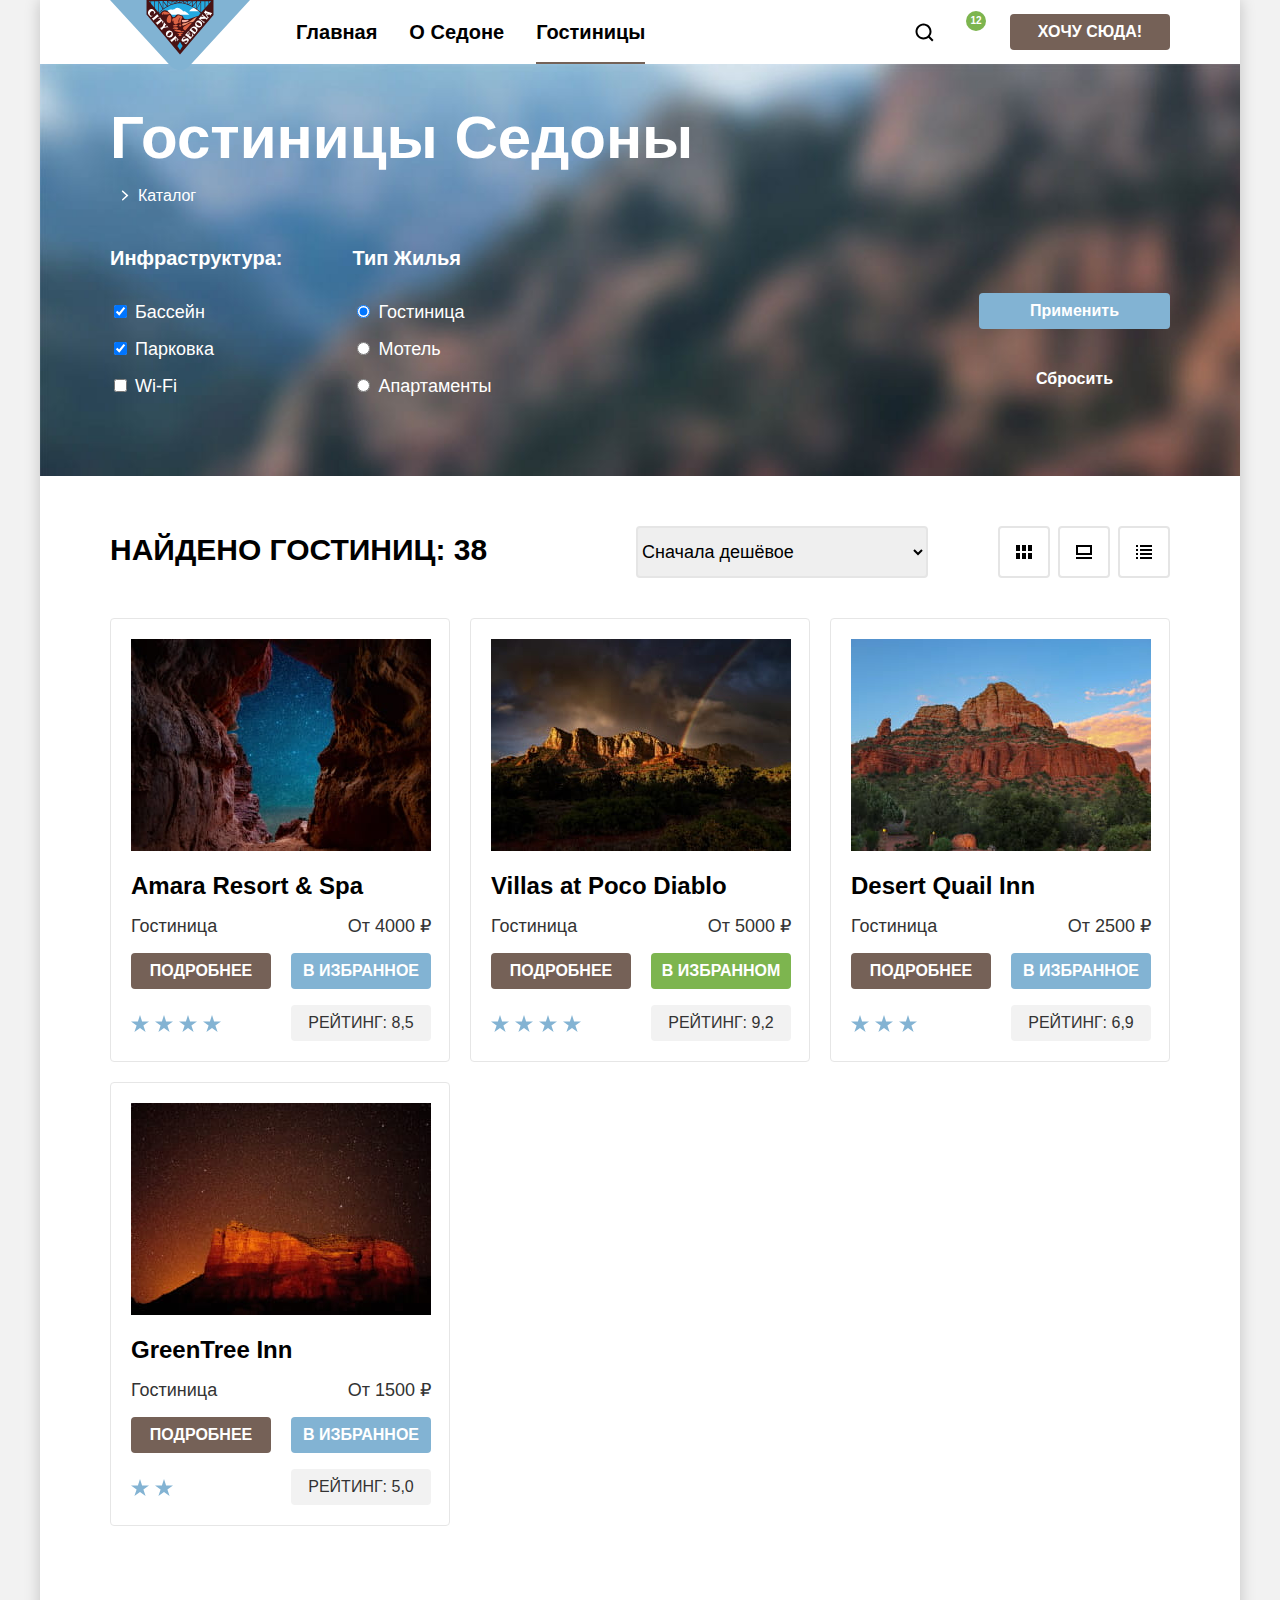
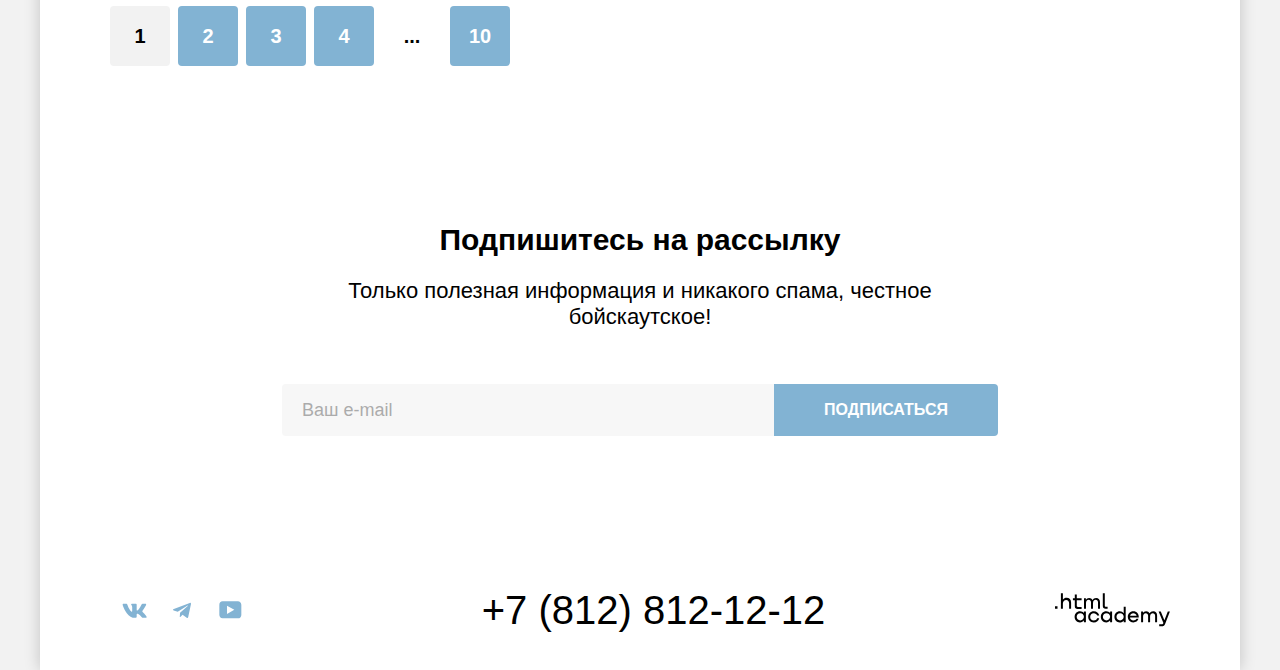
==== commit a3aa4ce2: "Добавляет остальные декоративные элементы и состояния" ====
--- a/catalog.html
+++ b/catalog.html
@@ -9,37 +9,39 @@
     <div class="page-container">
       <header class="page-header" data-test="header">
         <nav class="navigation">
-          <a class="navigation-logo" href="#">
+          <a class="navigation-logo" href="index.html">
             <img class="page-header-logo" src="images/header/logo.svg" width="140" height="70" alt="Логотип города Седона.">
           </a>
           <ul class="navigation-list">
             <li class="navigation-item">
-              <a class="navigation-link" href="#">Главная</a>
+              <a class="navigation-link" href="index.html">Главная</a>
             </li>
             <li class="navigation-item">
               <a class="navigation-link" href="#">О Седоне</a>
             </li>
             <li class="navigation-item">
-              <a class="navigation-link  navigation-link-current" href="catalog.html">Гостиницы</a>
+              <a class="navigation-link navigation-link-current" href="catalog.html">Гостиницы</a>
             </li>
           </ul>
           <ul class="navigation-list navigation-user">
             <li class="navigation-item">
-              <a class="navigation-link" href="#">
+              <a class="navigation-link navigation-link-search" href="#">
                 <span class="visually-hidden">
                   Поиск
                 </span>
               </a>
             </li>
             <li class="navigation-item">
-              <a class="navigation-link" href="#">
+              <a class="navigation-link navigation-link-favorites" href="#">
                 <span class="visually-hidden">
                   Избранное 12
                 </span>
               </a>
             </li>
           </ul>
-          <a class="button button-brown navigation-button" href="#">Хочу сюда!</a>
+          <div class="button button-brown navigation-button">
+          <a class="button-text" href="#">Хочу сюда!</a>
+        </div>
         </nav>
       </header>
       <main class="main-inner main-container" data-test="main">
@@ -49,11 +51,7 @@
         <h1 class="inner-header-title">Гостиницы Седоны</h1>
         <ul class="breadcrumbs">
           <li class="breadcrumbs-item">
-            <a class="breadcrumbs-link" href="index.html">
-              <span class="visually-hidden">
-                Главная
-              </span>
-              </a>
+            <a class="breadcrumbs-link breadcrumbs-link-home" href="index.html"></a>
           </li>
           <li class="breadcrumbs-item">
             <a class="breadcrumbs-link" href="">Каталог</a>
@@ -63,54 +61,60 @@
         <h2 class="visually-hidden">Фильтры</h2>
         <form class="catalog-filter" action="https://echo.htmlacademy.ru/" method="get" data-test="filter">
           <div class="filter-group">
-          <fieldset class="catalog-filter-group filter-group-infrastructure">
-            <legend class="catalog-filter-title">Инфраструктура:</legend>
-            <ul class="catalog-filter-list">
-              <li class="catalog-filter-item">
-                <label class="control">
-                  <input class="control-input" type="checkbox" name="swimming-pool" checked>
-                  Бассейн
-                </label>
-              </li>
-              <li class="catalog-filter-item">
-                <label class="control">
-                  <input class="control-input" type="checkbox" name="parking" checked>
-                  Парковка
-                </label>
-              </li>
-              <li class="catalog-filter-item">
-                <label class="control">
-                  <input class="control-input" type="checkbox" name="wi-fi">
-                  Wi-Fi
-                </label>
-              </li>
-            </ul>
-          </fieldset>
-          <fieldset class="catalog-filter-group filter-group-type">
-            <legend class="catalog-filter-title">Тип жилья</legend>
-            <ul class="catalog-filter-list">
-              <li class="catalog-filter-item">
-                <label class="control">
-                  <input class="control-input" type="radio" name="housing-type" value="hotel" checked>
-                  Гостиница
-                </label>
-              </li>
-              <li class="catalog-filter-item">
-                <label class="control">
-                  <input class="control-input" type="radio" name="housing-type" value="motel">
-                  Мотель
-                </label>
-              </li>
-              <li class="catalog-filter-item">
-                <label class="control">
-                  <input class="control-input" type="radio" name="housing-type" value="apartments">
-                  Апартаменты
-                </label>
-              </li>
-            </ul>
-          </fieldset>
-          <button class="button button-blue" type="submit">Применить</button>
-          <button class="button" type="reset">Сбросить</button>
+            <div class="filter-group-left">
+              <fieldset class="catalog-filter-group filter-group-infrastructure">
+                <legend class="catalog-filter-title">Инфраструктура:</legend>
+                <ul class="catalog-filter-list">
+                  <li class="catalog-filter-item">
+                    <label class="control">
+                      <input class="control-input" type="checkbox" name="swimming-pool" checked>
+                      Бассейн
+                    </label>
+                  </li>
+                  <li class="catalog-filter-item">
+                    <label class="control">
+                      <input class="control-input" type="checkbox" name="parking" checked>
+                      Парковка
+                    </label>
+                  </li>
+                  <li class="catalog-filter-item">
+                    <label class="control">
+                      <input class="control-input" type="checkbox" name="wi-fi">
+                      Wi-Fi
+                    </label>
+                  </li>
+                </ul>
+              </fieldset>
+              <fieldset class="catalog-filter-group filter-group-type">
+                <legend class="catalog-filter-title">Тип жилья</legend>
+                <ul class="catalog-filter-list">
+                  <li class="catalog-filter-item">
+                    <label class="control">
+                      <input class="control-input" type="radio" name="housing-type" value="hotel" checked>
+                      Гостиница
+                    </label>
+                  </li>
+                  <li class="catalog-filter-item">
+                    <label class="control">
+                      <input class="control-input" type="radio" name="housing-type" value="motel">
+                      Мотель
+                    </label>
+                  </li>
+                  <li class="catalog-filter-item">
+                    <label class="control">
+                      <input class="control-input" type="radio" name="housing-type" value="apartments">
+                      Апартаменты
+                    </label>
+                  </li>
+                </ul>
+              </fieldset>
+            </div>
+            <div class="filter-group-right">
+              <div class="filter-group-buttons">
+                <button class="filter-button button-blue" type="submit">Применить</button>
+                <button class="filter-button button-clean" type="reset">Сбросить</button>
+              </div>
+            </div>
         </div>
         </form>
       </div>
@@ -124,18 +128,18 @@
             <option value="popular">Сначала популярное</option>
           </select>
         <ul class="select-list">
-          <li class="select-item">
-            <a href="#" class="select-button select-button-current">
+          <li class="select-item select-item-tile select-item-current">
+            <a href="#" class="select-link">
               <span class="visually-hidden">Показать плиткой</span>
             </a>
           </li>
-          <li class="select-item">
-            <a class="select-button" href="#">
+          <li class="select-item select-item-cards">
+            <a class="select-link" href="#">
               <span class="visually-hidden">Показать карточками</span>
             </a>
           </li>
-          <li class="select-item">
-            <a class="select-button" href="#">
+          <li class="select-item select-item-list">
+            <a class="select-link" href="#">
               <span class="visually-hidden">Показать списоком</span>
             </a>
           </li>
@@ -154,7 +158,12 @@
             <span class="product-card-price">От 4000 ₽</span>
             <a class="button button-brown" href="#">Подробнее</a>
             <a class="button button-blue" href="#">В избранное</a>
-            <span class="product-card-stars">4 звезды</span>
+            <div class="product-card-stars">
+              <span class="product-card-one-star"></span>
+              <span class="product-card-one-star"></span>
+              <span class="product-card-one-star"></span>
+              <span class="product-card-one-star"></span>
+            </div>
             <span class="button button-grey">Рейтинг: 8,5</span>
           </li>
           <li class="product-card">
@@ -168,7 +177,12 @@
             <span class="product-card-price">От 5000 ₽</span>
             <a class="button button-brown" href="#">Подробнее</a>
             <a class="button button-green" href="#">В избранном</a>
-            <span class=product-card-stars">4 звезды</span>
+            <div class="product-card-stars">
+              <span class="product-card-one-star"></span>
+              <span class="product-card-one-star"></span>
+              <span class="product-card-one-star"></span>
+              <span class="product-card-one-star"></span>
+            </div>
             <span class="button button-grey">Рейтинг: 9,2</span>
           </li>
           <li class="product-card">
@@ -182,7 +196,11 @@
             <span class="product-card-price">От 2500 ₽</span>
             <a class="button button-brown" href="#">Подробнее</a>
             <a class="button button-blue" href="#">В избранное</a>
-            <span class="product-card-stars">3 звезды</span>
+            <div class="product-card-stars">
+              <span class="product-card-one-star"></span>
+              <span class="product-card-one-star"></span>
+              <span class="product-card-one-star"></span>
+            </div>
             <span class="button button-grey">Рейтинг: 6,9</span>
           </li>
           <li class="product-card">
@@ -196,7 +214,10 @@
             <span class="product-card-price">От 1500 ₽</span>
             <a class="button button-brown" href="#">Подробнее</a>
             <a class="button button-blue" href="#">В избранное</a>
-            <span class="product-card-stars">2 звезды</span>
+            <div class="product-card-stars">
+              <span class="product-card-one-star"></span>
+              <span class="product-card-one-star"></span>
+            </div>
             <span class="button button-grey">Рейтинг: 5,0</span>
           </li>
         </ul>
@@ -205,20 +226,20 @@
         <li class="pagination-item pagination-item-current">
           <a class="pagination-link-current">1</a>
         </li>
-        <li class="pagination-item">
+        <li class="pagination-item pagination-item-default">
           <a class="pagination-link" href="#">2</a>
         </li>
-        <li class="pagination-item">
+        <li class="pagination-item pagination-item-default">
           <a class="pagination-link" href="#">3</a>
         </li>
-        <li class="pagination-item">
+        <li class="pagination-item pagination-item-default">
           <a class="pagination-link" href="#">4</a>
         </li>
         <li class="pagination-item pagination-select">
           <a class="pagination-link" href="#">...</a>
           <span class="visually-hidden">Выбор страницы</span>
         </li>
-        <li class="pagination-item">
+        <li class="pagination-item pagination-item-default">
           <a class="pagination-link" href="#">10</a>
         </li>
       </ul>
@@ -243,18 +264,21 @@
         <h2 class="visually-hidden">Социальные сети</h2>
         <ul class="footer-social-list">
           <li class="footer-social-item">
-            <a class="footer-social-button" href="https://vk.com/htmlacademy">
+            <a class="footer-social-link" href="https://vk.com/htmlacademy">
               <span class="visually-hidden">ВКонтакте</span>
+              <svg class="footer-social-button" role="img" aria-label="Иконка ВКонтакте." aria-hidden="true" focusable="false" width="25" height="15" viewBox="0 0 25 15" fill="none" xmlns="http://www.w3.org/2000/svg"><path fill-rule="evenodd" clip-rule="evenodd" d="M24.116 1.804c.166-.546 0-.948-.795-.948h-2.625c-.668 0-.976.347-1.143.73 0 0-1.335 3.196-3.226 5.272-.612.602-.89.793-1.224.793-.167 0-.418-.19-.418-.738V1.804c0-.656-.184-.948-.74-.948H9.817c-.417 0-.668.304-.668.593 0 .621.946.765 1.043 2.513V7.76c0 .833-.153.984-.487.984-.89 0-3.055-3.21-4.34-6.885-.249-.715-.5-1.003-1.172-1.003H1.566c-.75 0-.9.347-.9.73 0 .682.89 4.07 4.145 8.551 2.17 3.06 5.225 4.72 8.008 4.72 1.67 0 1.875-.369 1.875-1.004V11.54c0-.737.158-.884.687-.884.39 0 1.057.192 2.615 1.667 1.78 1.75 2.073 2.533 3.075 2.533h2.625c.75 0 1.126-.368.91-1.096-.238-.724-1.088-1.775-2.215-3.022-.612-.71-1.53-1.475-1.809-1.858-.389-.49-.278-.71 0-1.147 0 0 3.2-4.426 3.533-5.929h.001Z"/></svg>
             </a>
           </li>
           <li class="footer-social-item">
-            <a class="footer-social-button" href="https://t.me/htmlacademy ">
+            <a class="footer-social-link" href="https://t.me/htmlacademy">
               <span class="visually-hidden">Telegram</span>
+              <svg class="footer-social-button" role="img" aria-label="Иконка Telegram." aria-hidden="true" focusable="false" width="18" height="16" viewBox="0 0 18 16" fill="none" xmlns="http://www.w3.org/2000/svg"><path d="M16.785.956.84 7.104C-.248 7.541-.24 8.148.64 8.42l4.094 1.277 9.472-5.976c.448-.272.857-.126.52.173l-7.673 6.925H7.05l.002.001-.283 4.22c.414 0 .597-.19.829-.414l1.988-1.934 4.136 3.055c.762.42 1.31.205 1.5-.706l2.715-12.795c.278-1.114-.425-1.618-1.153-1.29Z"/></svg>
             </a>
           </li>
           <li class="footer-social-item">
-            <a class="footer-social-button" href="https://www.youtube.com/user/htmlacademyru">
+            <a class="footer-social-link" href="https://www.youtube.com/user/htmlacademyru">
               <span class="visually-hidden">YouTube</span>
+              <svg class="footer-social-button" role="img" aria-label="Иконка YouTube." aria-hidden="true" focusable="false" width="23" height="18" viewBox="0 0 23 18" fill="none" xmlns="http://www.w3.org/2000/svg"><path d="M18.94.356H3.507C1.647.356.333 1.95.333 3.756V13.85c0 1.913 1.314 3.506 3.174 3.506H19.16c1.642 0 3.174-1.593 3.174-3.4v-10.2c-.219-1.806-1.532-3.4-3.393-3.4ZM7.995 12.894V4.819l7.333 4.037-7.333 4.038Z"/></svg>
             </a>
           </li>
         </ul>
@@ -265,8 +289,8 @@
       </div>
       <div class="footer-academy-site">
         <h2 class="visually-hidden">Сайт академии</h2>
-        <a class="footer-academy-link" href="https://htmlacademy.ru/">
-          <img src="images/footer/html-academy-logo.svg" width="115" height="33" alt="Ссылка на сайт академии.">
+        <a class="footer-academy-link" href="https://htmlacademy.ru">
+          <svg class="footer-academy-button" role="img" aria-label="Ссылка на сайт академии HTML." aria-hidden="true" focusable="false" width="115" height="34" viewBox="0 0 115 34" fill="none" xmlns="http://www.w3.org/2000/svg"><path d="M0 13.256v2.6h2.5v-2.6H0ZM11.6 4.856c-1.6 0-2.8.7-3.6 1.7h-.1v-6.2h-2v15.5h2v-5.3c0-2.1 1.3-3.6 3.3-3.6 1.8 0 2.9 1.4 2.9 3.2v5.7h2v-6.1c.1-3-1.8-4.9-4.5-4.9ZM26.6 5.156h-4.8v-3.7h-2v3.8h-1.9v2h1.9v6c0 1.7 1 2.7 2.7 2.7h4.1v-2h-3.7c-.7 0-1.1-.4-1.1-1.1v-5.7h4.8v-2ZM41.1 4.956c-1.6 0-2.9.8-3.5 2.1h-.1c-.6-1.2-1.8-2.1-3.4-2.1-1.4 0-2.5.8-3.1 1.8h-.1v-1.6H29v10.6h2v-5.4c0-2 1-3.5 2.6-3.5 1.5 0 2.4 1 2.4 2.6v6.3h2v-5.6c0-2.4 1.4-3.3 2.6-3.3 1.5 0 2.4 1 2.4 2.6v6.3h2v-6.5c.1-2.5-1.4-4.3-3.9-4.3ZM47.8 13.056c0 1.7 1 2.7 2.8 2.7h2v-2h-1.7c-.7 0-1.1-.4-1.1-1.1V.356h-2v12.7ZM28.9 20.056c-.9-1.1-2.2-1.8-3.9-1.8-3.1 0-5.4 2.3-5.4 5.6s2.3 5.6 5.4 5.6c1.8 0 3-.8 3.8-1.9h.1v1.6h2v-10.6h-2v1.5Zm-3.6 7.4c-2.2 0-3.6-1.6-3.6-3.6s1.4-3.6 3.6-3.6 3.6 1.6 3.6 3.6c0 1.9-1.4 3.6-3.6 3.6ZM44.2 22.356c-.5-2.4-2.6-4.1-5.4-4.1-3.4 0-5.6 2.5-5.6 5.6 0 3.1 2.2 5.6 5.6 5.6 2.8 0 4.9-1.8 5.4-4.2h-2.1c-.4 1.3-1.7 2.3-3.3 2.3-2.2 0-3.6-1.6-3.6-3.6s1.4-3.6 3.6-3.6c1.6 0 2.8 1 3.3 2.2h2.1v-.2ZM55.1 20.056c-.9-1.1-2.2-1.8-3.9-1.8-3.1 0-5.4 2.3-5.4 5.6s2.3 5.6 5.4 5.6c1.8 0 3-.8 3.8-1.9h.1v1.6h2v-10.6h-2v1.5Zm-3.6 7.4c-2.2 0-3.6-1.6-3.6-3.6s1.4-3.6 3.6-3.6 3.6 1.6 3.6 3.6c0 1.9-1.5 3.6-3.6 3.6ZM68.7 20.156c-.9-1.1-2.2-1.9-3.9-1.9-3.1 0-5.4 2.3-5.4 5.6s2.2 5.6 5.4 5.6c1.7 0 3-.8 3.8-1.8h.1v1.5h2v-15.4h-2v6.4Zm-3.6 7.3c-2.2 0-3.6-1.6-3.6-3.6s1.4-3.6 3.6-3.6 3.6 1.6 3.6 3.6c-.1 2-1.5 3.6-3.6 3.6ZM78.3 18.256c-3.3 0-5.5 2.5-5.5 5.6 0 3 2.1 5.6 5.5 5.6 2.5 0 4.5-1.3 5.2-3.6h-2.1c-.5 1-1.6 1.6-3 1.6-1.9 0-3.3-1.3-3.4-2.9h8.8c.2-3.6-2-6.3-5.5-6.3Zm0 1.9c1.7 0 3 1 3.3 2.6h-6.5c.3-1.5 1.5-2.6 3.2-2.6ZM98.2 18.256c-1.6 0-2.9.8-3.6 2h-.1c-.6-1.2-1.8-2-3.4-2-1.4 0-2.5.7-3.1 1.8v-1.5h-1.9v10.6h2v-5.4c0-2 1-3.4 2.6-3.5 1.5 0 2.4 1 2.4 2.6v6.3h2v-5.6c0-2.4 1.4-3.3 2.6-3.3 1.5 0 2.4 1 2.4 2.6v6.3h2v-6.5c.1-2.6-1.4-4.4-3.9-4.4ZM109.4 27.356l-3.6-8.9h-2.2l4.8 11.6c-.3.9-.7 1.2-1.7 1.2h-2.5v2h2.5c1.8 0 2.8-.8 3.5-2.6l4.7-12.2h-2.1l-3.4 8.9Z"/></svg>
         </a>
       </div>
     </div>
--- a/styles/styles.css
+++ b/styles/styles.css
@@ -56,6 +56,7 @@
 }
 
 .navigation {
+  padding: 0 70px;
   display: flex;
   height: 64px;
   font-size: 20px;
@@ -63,10 +64,11 @@
   font-weight: 700;
   color: rgba(0, 0, 0, 1);
   background-color: #ffffff;
+  z-index: 1;
 }
 
 .navigation-logo {
-  margin-left: 70px;
+  z-index: 1;
 }
 
 .navigation-list {
@@ -82,6 +84,11 @@
   justify-content: flex-end;
   width: 300px;
   margin-left: auto;
+}
+
+.navigation-user .navigation-link {
+  min-width: 44px;
+  min-height: 64px;
 }
 
 .navigation-link {
@@ -90,68 +97,157 @@
   color: inherit;
   text-decoration: none;
   padding: 20px 16px;
-}
-
-.navigation-user .navigation-link {
-  min-width: 44px;
-  min-height: 64px;
-}
-
-.navigation-link-current {
-  border-bottom: 2px solid rgba(117, 98, 87, 1);
-}
-
-.navigation-link-selected {
-  border: 1px solid #000000;
+  position: relative;
+}
+
+.navigation-link-current::before {
+  position: absolute;
+  right: 16px;
+  bottom: 0;
+  left: 16px;
+  height: 2px;
+  background-color: #756257;
+  content: "";
+}
+
+.navigation-link:focus {
+  outline: 1px solid #000000;
+}
+
+.navigation-link-search {
+  background-image: url("../images/header/search.svg");
+  background-repeat: no-repeat;
+  background-position: center;
+}
+
+.navigation-link-favorites {
+  background-image: url("../images/header/favorites.svg");
+  background-repeat: no-repeat;
+  background-position: center;
+  position: relative;
+}
+
+.navigation-link-favorites::after {
+  position: absolute;
+  width: 20px;
+  height: 20px;
+  left: 20px;
+  top: 11px;
+  background-color: #7db54f;
+  border-radius: 50%;
+  font-size: 10px;
+  line-height: 10px;
+  color: #FFFFFF;
+  content: "12";
+  display: flex;
+  justify-content: center;
+  align-items: center;
 }
 
 .button {
-  font-family: "PT Sans", sans-serif;
-  font-style: normal;
   font-weight: 700;
   font-size: 16px;
   line-height: 20px;
-  color: rgba(255, 255, 255, 1);
-  border-radius: 4px;
-  text-decoration: none;
-  text-transform: uppercase;
-  display: flex;
-  flex-direction: row;
+  display: flex;
   justify-content: center;
   align-items: center;
+  text-transform: uppercase;
+  border-radius: 4px;
+  cursor: pointer;
   padding: 8px;
-}
-
-.navigation-button a {
   text-decoration: none;
+}
+
+.button a {
   color: inherit;
-  display: block;
-  padding: 8px 34px;
+  text-decoration: none;
 }
 
 .button-brown {
+  color: #FFFFFF;
   background: rgba(117, 97, 87, 1);
-}
-
-.navigation-button {
-  margin-right: 70px;
-  width: 160px;
-  height: 36px;
-  align-self: center;
+  transition: 200ms linear;
+}
+
+.button-brown:hover {
+  background-color: #615048;
+}
+
+.button-brown:focus {
+  background-color: #615048;
 }
 
 .button-blue {
+  color: #FFFFFF;
   background: #82b3d3;
+  transition: 200ms linear;
+}
+
+.button-blue:hover {
+  background-color: #68A2CA;
+}
+
+.button-blue:focus {
+  background-color: #68A2CA;
 }
 
 .button-green {
+  color: #FFFFFF;
   background: #7db54f;
+  transition: 200ms linear;
+}
+
+.button-green:hover {
+  background-color: #6C9E42;
+}
+
+.button-green:focus {
+  background-color: #6C9E42;
+}
+
+.button-brown:active,
+.button-blue:active,
+.button-green:active,
+.button-clean:active {
+  color: rgba(255, 255, 255, 0.3);
+}
+
+.button-brown:disabled,
+.button-blue:disabled,
+.button-green:disabled {
+  background: #E5E5E5;
 }
 
 .button-grey {
   background: #f2f2f2;
   color: #333333;
   font-weight: 400;
+}
+
+.button-clean {
+  color: #FFFFFF;
+  background: none;
+  transition: 200ms linear;
+}
+
+.button-clean:hover {
+  opacity: 0.6;
+}
+
+.button-clean:focus {
+  border: 3px solid #83B3D3;
+}
+
+.button-clean:disabled {
+  opacity: 0.1;
+}
+
+.navigation-button {
+  margin-top: 14px;
+  margin-left: 20px;
+  width: 160px;
+  height: 36px;
+  padding: 0;
 }
 
 .hero {
@@ -216,16 +312,14 @@
   color: #ffffff;
 }
 
-.advantages-item-grey {
+.advantages-item-grey,
+.advantages-item-housing,
+.advantages-item-souvenirs {
   background: rgba(131, 179, 211, 0.12);
 }
 
 .advantages-item-light-blue {
   background: rgba(131, 179, 211, 0.2);
-}
-
-.advantages-item-white {
-background-color: #ffffff;;
 }
 
 .advantages-item-title {
@@ -234,10 +328,76 @@
   font-size: 24px;
   line-height: 28px;
   text-transform: uppercase;
+  position: relative;
+}
+
+.advantages-item-blue .advantages-item-title::before {
+position: absolute;
+width: 60px;
+height: 2px;
+bottom: -32px;
+left: 50%;
+margin-left: -30px;
+background-color: rgba(255, 255, 255, 0.3);
+content: "";
+}
+
+.advantages-item-grey .advantages-item-title::before,
+.advantages-item-light-blue .advantages-item-title::before {
+  position: absolute;
+  width: 60px;
+  height: 2px;
+  bottom: -32px;
+  left: 50%;
+  margin-left: -30px;
+  background-color: rgba(0, 0, 0, 0.3);
+  content: "";
 }
 
 .advantages-item-discription {
   margin: 62px 0 0;
+}
+
+.advantages-item-housing .advantages-item-discription,
+.advantages-item-food .advantages-item-discription,
+.advantages-item-souvenirs .advantages-item-discription {
+  margin: 30px 0 0;
+}
+
+.advantages-item-housing .advantages-item-title,
+.advantages-item-food .advantages-item-title,
+.advantages-item-souvenirs .advantages-item-title {
+  margin-top: 182px;
+}
+
+.advantages-item-housing .advantages-item-title::before {
+  position: absolute;
+  width: 76px;
+  height: 72px;
+  top: -102px;
+  left: 50%;
+  margin-left: -38px;
+  content: url(../images/index/home.svg);
+}
+
+.advantages-item-food .advantages-item-title::before {
+  position: absolute;
+  width: 74px;
+  height: 70px;
+  top: -102px;
+  left: 50%;
+  margin-left: -37px;
+  content: url(../images/index/food.svg);
+}
+
+.advantages-item-souvenirs .advantages-item-title::before {
+  position: absolute;
+  width: 64px;
+  height: 76px;
+  top: -102px;
+  left: 50%;
+  margin-left: -32px;
+  content: url(../images/index/gifts.svg);
 }
 
 .advantages-item-photo {
@@ -294,7 +454,6 @@
 .subscribe {
   color: #ffffff;
   background-color: #808080;
-  border: 1px solid #000000;
   background-image: url(../images/index/subscribe-background.jpg);
   background-repeat: no-repeat;
   background-size: cover;
@@ -334,22 +493,26 @@
 
 .subscribe-email-field {
   margin: 0;
-  padding: 0;
+  padding: 0 20px;
   width: 452px;
   height: 52px;
   background: #f2f2f2;
   border-radius: 4px 0 0 4px;
   border: none;
+  font-size: 18px;
+  line-height: 24px;
+  opacity: 0.6;
 }
 
 .subscribe-button {
   border-radius: 0 4px 4px 0;
   border: none;
   padding: 8px 50px;
+  color: #ffffff;
 }
 
 .page-footer {
-  background-color: #ffffff;
+  padding: 40px 70px 30px;
 }
 
 .footer-container {
@@ -357,15 +520,10 @@
   display: flex;
   justify-content: space-between;
   align-items: center;
-  padding: 40px 70px 30px;
 }
 
 .footer-social {
   width: 142px;
-}
-
-.footer-social-button {
-  background: #83b3d3;
 }
 
 .footer-social-list {
@@ -381,6 +539,30 @@
 .footer-social-item {
 width: 48px;
 height: 60px;
+position: relative;
+}
+
+.footer-social-button,
+.footer-academy-button {
+  position: absolute;
+  top: 0;
+  right: 0;
+  bottom: 0;
+  left: 0;
+  margin: auto;
+  fill: #83B3D3;
+}
+
+.footer-social-button:hover {
+  fill: #68A2CA;
+}
+
+.footer-social-button:focus {
+  fill: #68A2CA;
+}
+
+.footer-social-button:active {
+  fill: rgba(104, 162, 202, 0.3);
 }
 
 .footer-telephone-number {
@@ -393,8 +575,37 @@
   width: 720px;
 }
 
+.footer-telephone-number:hover {
+  color: #756157;
+}
+
+.footer-telephone-number:focus {
+  color: #756157;
+}
+
+.footer-telephone-number:active {
+  color: rgba(117, 97, 87, 0.3);
+}
+
 .footer-academy-site {
   width: 115px;
+  position: relative;
+}
+
+.footer-academy-button {
+  fill: rgba(0, 0, 0, 1);
+}
+
+.footer-academy-button:hover {
+  fill: #756157;
+}
+
+.footer-academy-button:focus {
+  fill: #756157;
+}
+
+.footer-academy-button:active {
+  fill: rgba(117, 97, 87, 0.3);
 }
 
 .main-inner {
@@ -432,12 +643,33 @@
   flex-wrap: wrap;
 }
 
+.breadcrumbs-link-home {
+  background-image: url(../images/catalog/home.svg);
+  background-repeat: no-repeat;
+  background-position: center;
+  width: 12px;
+  height: 12px;
+}
+
 .breadcrumbs-link {
-  font-weight: 400;
   font-size: 16px;
   line-height: 21px;
   color: inherit;
   text-decoration: none;
+  position: relative;
+  margin-right: 28px;
+}
+
+.breadcrumbs-link::after {
+content: url(../images/catalog/path-arrow.svg);
+height: 10px;
+width: 6px;
+position: absolute;
+right: -17px;
+}
+
+.breadcrumbs-item:last-child .breadcrumbs-link::after {
+  content: none;
 }
 
 .catalog-filter-title {
@@ -446,19 +678,35 @@
   line-height: 24px;
   text-transform: capitalize;
   color: #ffffff;
+  padding: 0;
+}
+
+.catalog-filter-group {
+  margin: 0 70px 0 0;
+  padding: 0;
+  border: none;
+}
+
+.catalog-filter-group:last-of-type {
+  margin: 0;
 }
 
 .catalog-filter-list {
-  margin: 0;
+  margin: 32px 0 0 0;
   padding: 0;
   list-style: none;
+  display: flex;
+  flex-direction: column;
+  gap: 16px;
 }
 
 .filter-group {
-  width: 1060px;
-  margin: 0 auto;
-  display: flex;
-  flex-flow: row;
+  display: flex;
+  justify-content: space-between;
+}
+
+.filter-group-left {
+  display: flex;
 }
 
 .filter-group-infrastructure {
@@ -467,6 +715,32 @@
 
 .filter-group-type {
   width: 160px;
+}
+
+.filter-button {
+  border: none;
+  border-radius: 4px;
+  width: 191px;
+  height: 36px;
+  display: flex;
+  justify-content: center;
+  align-items: center;
+  font-weight: 700;
+  font-size: 16px;
+  line-height: 20px;
+  cursor: pointer;
+}
+
+.filter-group-right {
+  display: flex;
+  justify-content: flex-end;
+}
+
+.filter-group-buttons {
+  display: flex;
+  flex-direction: column;
+  justify-content: flex-end;
+  gap: 32px;
 }
 
 .catalog {
@@ -481,7 +755,9 @@
 }
 
 .catalog-result-title {
+  display: block;
   margin: 0 auto 0 0;
+  padding: 6px 0;
   font-weight: 700;
   font-size: 30px;
   line-height: 36px;
@@ -490,17 +766,76 @@
 }
 
 .select-control {
-  width: 292px;
-}
+  min-width: 292px;
+  font-size: 18px;
+  line-height: 21px;
+  border: 2px solid #E5E5E5;
+  border-radius: 4px;
+  transition: 200ms linear;
+}
+
+.select-control:hover {
+  border-color: #68A2CA;
+}
+
+.select-control:focus {
+  border-color: #3F5E72
+}
+
+.select-control:disabled {
+  border-color: rgba(0, 0, 0, 0.3);
+  color: rgba(0, 0, 0, 0.3);
+}
+
+
 
 .select-list {
-  margin: 0;
+  margin: 0 0 0 70px;
   padding: 0;
   list-style-type: none;
   min-width: 160px;
   display: flex;
   justify-content: flex-end;
-
+  gap: 8px;
+}
+
+.select-item {
+  width: 48px;
+  height: 48px;
+  border: 2px solid #E5E5E5;
+  border-radius: 4px;
+  display: block;
+  transition: 200ms linear;
+}
+
+.select-item:hover {
+  border-color: #000000;
+}
+
+.select-item:focus {
+  border-color: #68A2CA;
+}
+
+.select-item:active {
+  border-color: #000000;
+}
+
+.select-item-tile {
+  background-image: url(../images/catalog/mapping-tile.svg);
+  background-repeat: no-repeat;
+  background-position: center;
+}
+
+.select-item-cards {
+  background-image: url(../images/catalog/mapping-cards.svg);
+  background-repeat: no-repeat;
+  background-position: center;
+}
+
+.select-item-list {
+  background-image: url(../images/catalog/mapping-list.svg);
+  background-repeat: no-repeat;
+  background-position: center;
 }
 
 .select-item {
@@ -546,6 +881,20 @@
   justify-self: end;
 }
 
+.product-card-stars {
+  display: flex;
+  align-items: center;
+  gap: 6px;
+}
+
+.product-card-one-star {
+  background-image: url(../images/catalog/star.svg);
+  background-repeat: no-repeat;
+  background-position: center;
+  width: 18px;
+  height: 18px;
+}
+
 .pagination {
   margin: 80px 0 0 0;
   padding: 0;
@@ -557,16 +906,33 @@
 .pagination-item {
   width: 60px;
   height: 60px;
-  background: #82b3d3;
   border-radius: 4px;
   display: flex;
   justify-content: center;
   align-items: center;
-
+  box-sizing: border-box;
 }
 
 .pagination-item:not(:last-child) {
   margin-right: 8px;
+}
+
+.pagination-item-default {
+  background: #82b3d3;
+}
+
+.pagination-item-default:hover {
+  background: #68A2CA;
+  border: 1px solid #82B3D3;
+}
+
+.pagination-item-default:focus {
+  background: #68A2CA;
+  border: 1px solid #82B3D3;
+}
+
+.pagination-item-default:active .pagination-link {
+  color: rgba(255, 255, 255, 0.3);
 }
 
 .pagination-item-current {
@@ -577,6 +943,7 @@
 .pagination-select {
   background: none;
   color: #000000;
+  border: 0;
 }
 
 .pagination-select .pagination-link {
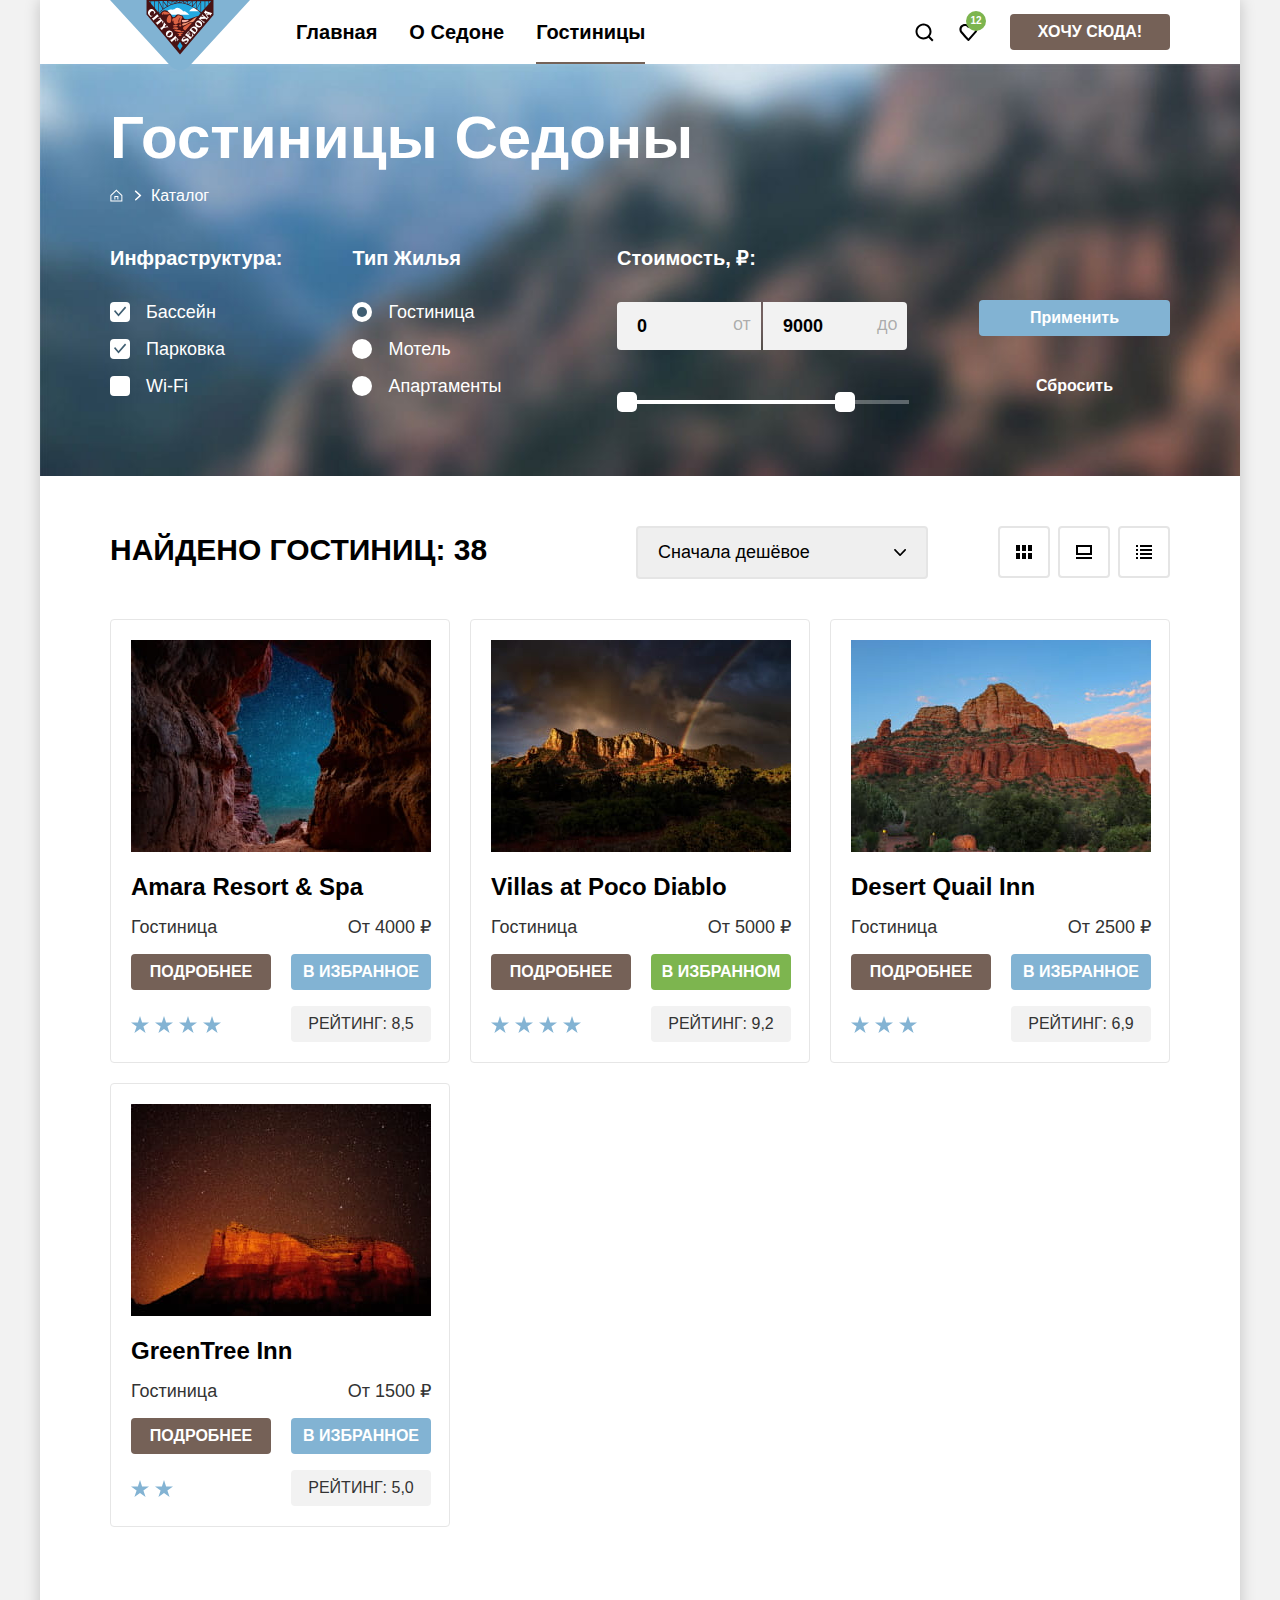
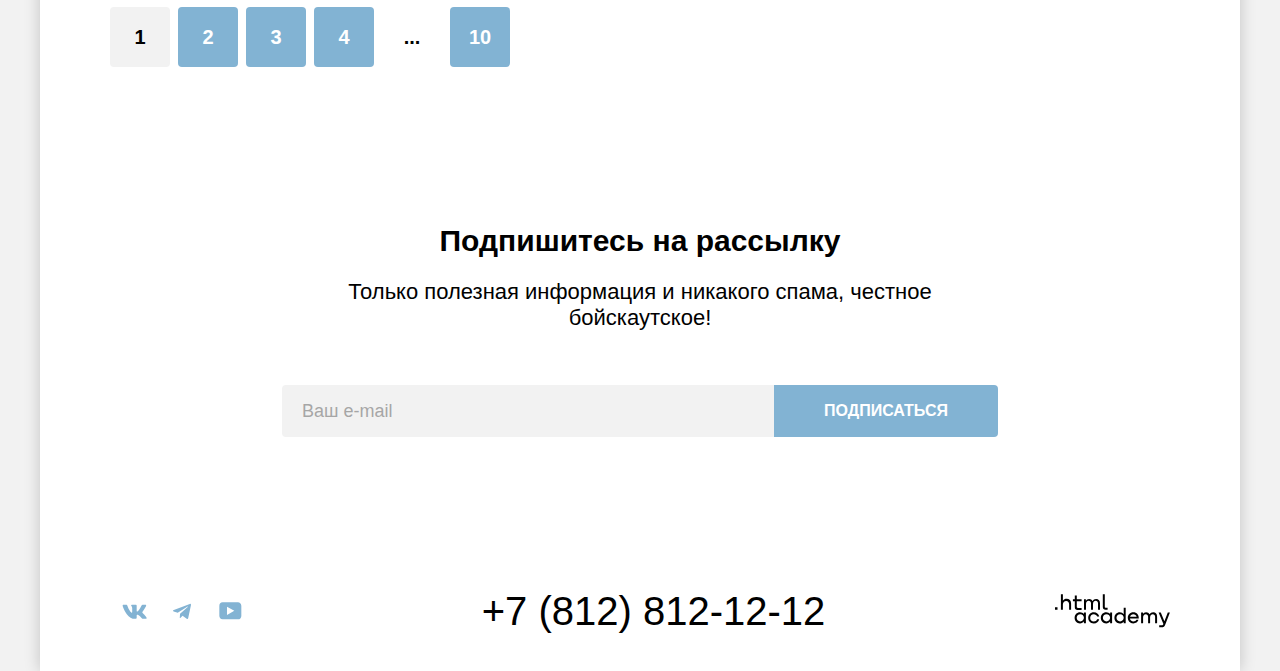
==== commit ab076a45: "Merge pull request #10 from hikkaneet/master" ====
--- a/catalog.html
+++ b/catalog.html
@@ -67,20 +67,23 @@
                 <ul class="catalog-filter-list">
                   <li class="catalog-filter-item">
                     <label class="control">
-                      <input class="control-input" type="checkbox" name="swimming-pool" checked>
-                      Бассейн
-                    </label>
-                  </li>
-                  <li class="catalog-filter-item">
-                    <label class="control">
-                      <input class="control-input" type="checkbox" name="parking" checked>
-                      Парковка
-                    </label>
-                  </li>
-                  <li class="catalog-filter-item">
-                    <label class="control">
-                      <input class="control-input" type="checkbox" name="wi-fi">
-                      Wi-Fi
+                      <input class="control-input visually-hidden" type="checkbox" name="swimming-pool" checked>
+                      <span class="control-mark"></span>
+                      <span class="control-label">Бассейн</span>
+                    </label>
+                  </li>
+                  <li class="catalog-filter-item">
+                    <label class="control">
+                      <input class="control-input visually-hidden" type="checkbox" name="parking" checked>
+                      <span class="control-mark"></span>
+                      <span class="control-label">Парковка</span>
+                    </label>
+                  </li>
+                  <li class="catalog-filter-item">
+                    <label class="control">
+                      <input class="control-input visually-hidden" type="checkbox" name="wi-fi">
+                      <span class="control-mark"></span>
+                      <span class="control-label">Wi-Fi</span>
                     </label>
                   </li>
                 </ul>
@@ -90,26 +93,52 @@
                 <ul class="catalog-filter-list">
                   <li class="catalog-filter-item">
                     <label class="control">
-                      <input class="control-input" type="radio" name="housing-type" value="hotel" checked>
-                      Гостиница
-                    </label>
-                  </li>
-                  <li class="catalog-filter-item">
-                    <label class="control">
-                      <input class="control-input" type="radio" name="housing-type" value="motel">
-                      Мотель
-                    </label>
-                  </li>
-                  <li class="catalog-filter-item">
-                    <label class="control">
-                      <input class="control-input" type="radio" name="housing-type" value="apartments">
-                      Апартаменты
+                      <input class="control-input visually-hidden" type="radio" name="housing-type" value="hotel" checked>
+                      <span class="control-mark"></span>
+                      <span class="control-label">Гостиница</span>
+                    </label>
+                  </li>
+                  <li class="catalog-filter-item">
+                    <label class="control">
+                      <input class="control-input visually-hidden" type="radio" name="housing-type" value="motel">
+                      <span class="control-mark"></span>
+                      <span class="control-label">Мотель</span>
+                    </label>
+                  </li>
+                  <li class="catalog-filter-item">
+                    <label class="control">
+                      <input class="control-input visually-hidden" type="radio" name="housing-type" value="apartments">
+                      <span class="control-mark"></span>
+                      <span class="control-label">Апартаменты</span>
                     </label>
                   </li>
                 </ul>
               </fieldset>
             </div>
             <div class="filter-group-right">
+              <fieldset class="catalog-filter-group-price">
+                <legend class="catalog-filter-title">Стоимость, ₽:</legend>
+                <div class="range">
+                  <div class="range-wrapper-inputs">
+                    <label class="price-input-wrapper price-input-wrapper-left">
+                      <input class="range-input range-input-min" type="number" value="0" name="min-price">
+                    </label>
+                    <label class="price-input-wrapper price-input-wrapper-right">
+                      <input class="range-input range-input-max" type="number" value="9000" name="max-price">
+                    </label>
+                  </div>
+                    <div class="range-scale">
+                      <div class="range-bar" style="left: 10px; width: 218px">
+                        <button class="range-toggle toggle-min">
+                          <span class="visually-hidden">Изменить минимальную цену.</span>
+                        </button>
+                        <button class="range-toggle toggle-max">
+                          <span class="visually-hidden">Изменить максимальную цену.</span>
+                        </button>
+                      </div>
+                    </div>
+                  </div>
+              </fieldset>
               <div class="filter-group-buttons">
                 <button class="filter-button button-blue" type="submit">Применить</button>
                 <button class="filter-button button-clean" type="reset">Сбросить</button>
@@ -248,13 +277,11 @@
       <div class="subscribe-content-wrapper">
         <h2 class="subscribe-title">Подпишитесь на рассылку</h2>
         <p class="subscribe-text">Только полезная информация и никакого спама, честное бойскаутское!</p>
-        <div class="subscribe-email-wrapper">
           <form class="subscribe-form" action="https://echo.htmlacademy.ru/" method="post">
             <label class="visually-hidden" for="subscribe-email">Ваш e-mail</label>
             <input class="subscribe-email-field" placeholder="Ваш e-mail" type="email" id="subscribe-email" name="subscribe-email">
             <button class="button button-blue subscribe-button" type="submit">Подписаться</button>
           </form>
-        </div>
       </div>
     </section>
     </main>
--- a/styles/styles.css
+++ b/styles/styles.css
@@ -235,7 +235,7 @@
 }
 
 .button-clean:focus {
-  border: 3px solid #83B3D3;
+  outline: 3px solid #83B3D3;
 }
 
 .button-clean:disabled {
@@ -482,25 +482,24 @@
   line-height: 26px;
 }
 
-.subscribe-email-wrapper {
-  margin: 0;
-  display: flex;
-}
-
 .subscribe-form {
   display: flex;
 }
 
 .subscribe-email-field {
   margin: 0;
-  padding: 0 20px;
+  padding: 14px 20px;
   width: 452px;
-  height: 52px;
   background: #f2f2f2;
   border-radius: 4px 0 0 4px;
   border: none;
   font-size: 18px;
   line-height: 24px;
+  color:#000000;
+}
+
+.subscribe-email-field::placeholder {
+  font:inherit;
   opacity: 0.6;
 }
 
@@ -643,32 +642,64 @@
   flex-wrap: wrap;
 }
 
-.breadcrumbs-link-home {
-  background-image: url(../images/catalog/home.svg);
-  background-repeat: no-repeat;
-  background-position: center;
-  width: 12px;
-  height: 12px;
-}
-
 .breadcrumbs-link {
   font-size: 16px;
   line-height: 21px;
-  color: inherit;
+  color: rgba(255, 255, 255, 1);
   text-decoration: none;
+  margin-right: 28px;
+  transition: 200ms linear;
+}
+
+.breadcrumbs-link:hover {
+  color: rgba(255, 255, 255, 0.6);
+}
+
+.breadcrumbs-link:focus {
+  color: rgba(255, 255, 255, 1);
+}
+
+.breadcrumbs-link:active {
+  color: rgba(255, 255, 255, 0.3);
+}
+
+.breadcrumbs-link-home {
+  display: block;
+  background-image: url(../images/catalog/home-icon.svg);
+  background-repeat: no-repeat;
+  background-position: center;
+  width: 13px;
+  height: 13px;
+}
+
+.breadcrumbs-link-home:hover {
+  opacity: 0.6;
+}
+
+.breadcrumbs-link-home:focus {
+  opacity: 1;
+}
+
+.breadcrumbs-link-home:active {
+  opacity: 0.3;
+}
+
+.breadcrumbs-item {
+  display: flex;
+  align-items: center;
   position: relative;
-  margin-right: 28px;
-}
-
-.breadcrumbs-link::after {
-content: url(../images/catalog/path-arrow.svg);
-height: 10px;
-width: 6px;
-position: absolute;
-right: -17px;
-}
-
-.breadcrumbs-item:last-child .breadcrumbs-link::after {
+}
+
+.breadcrumbs-item::after {
+  content: url(../images/catalog/path-arrow.svg);
+  height: 10px;
+  width: 6px;
+  position: absolute;
+  right: 11px;
+  top: 0;
+  }
+
+.breadcrumbs-item:last-child::after {
   content: none;
 }
 
@@ -713,6 +744,59 @@
   width: 150px;
 }
 
+.control {
+  position: relative;
+  display: block;
+  padding-left: 36px;
+}
+
+.control-mark {
+  position: absolute;
+  top: 0;
+  left: 0;
+  width: 20px;
+  height: 20px;
+  background: #FFFFFF;
+  border-radius: 4px;
+}
+
+.control:hover .control-mark {
+  opacity: 0.6;
+}
+
+.control-input:focus + .control-mark {
+  outline: 3px solid rgba(131, 179, 211, 1);
+}
+
+.control-input:active + .control-mark {
+  opacity: 0.3;
+}
+
+.control-input[type="checkbox"]:checked + .control-mark::after {
+  position: absolute;
+  left: 50%;
+  transform: translateX(-6px);
+  top: -1px;
+  width: 12px;
+  height: 10px;
+  content: url(../images/catalog/checkbox-tick.svg);
+}
+
+.control-input[type="radio"] + .control-mark {
+  border-radius: 50%;
+}
+
+.control-input[type="radio"]:checked + .control-mark::before {
+  position: absolute;
+  top: 5px;
+  left: 5px;
+  width: 10px;
+  height: 10px;
+  background-color: #3F5E72;
+  border-radius: 50%;
+  content: "";
+}
+
 .filter-group-type {
   width: 160px;
 }
@@ -736,11 +820,148 @@
   justify-content: flex-end;
 }
 
+.catalog-filter-group-price {
+  margin: 0;
+  padding: 0;
+  border: none;
+  width: 288px;
+}
+
+.range {
+  margin-top: 32px;
+}
+
+.range-scale {
+  position: relative;
+  height: 4px;
+  background-color: rgba(255, 255, 255, 0.3);
+  margin-top: 50px;
+}
+
+.range-bar {
+  position: absolute;
+  height: 4px;
+  background-color: rgba(255, 255, 255, 1);
+}
+
+.range-toggle {
+  position: absolute;
+  width: 20px;
+  height: 20px;
+  background: #ffffff;
+  border-radius: 5px;
+  cursor: pointer;
+  border-style: none;
+  transition: 200ms linear;
+}
+
+.range-toggle:hover {
+  box-shadow: 0 4px 10px rgba(0, 0, 0, 0.25);
+}
+
+.range-toggle:focus {
+  outline: 3px solid #83B3D3;
+  box-shadow: 0 4px 10px rgba(0, 0, 0, 0.25);
+}
+
+.range-toggle:active {
+  outline: 2px solid #83B3D3;
+  box-shadow: 0 7px 15px rgba(0, 0, 0, 0.4);
+}
+
+.toggle-min {
+  top: -8px;
+  left: -10px;
+}
+
+.toggle-max {
+  top: -8px;
+  right: -10px;
+}
+
+.price-input-wrapper {
+  display: flex;
+  margin-right: 2px;
+  flex-grow: 1;
+}
+
+.price-input-wrapper-left,
+.price-input-wrapper-right {
+  position: relative;
+}
+
+
+.price-input-wrapper-left::after {
+  position: absolute;
+  z-index: 1;
+  top: 12px;
+  left: 116px;
+  content: "от";
+  color:rgba(0, 0, 0, 0.3)
+}
+
+.price-input-wrapper-right::after {
+  position: absolute;
+  z-index: 1;
+  top: 12px;
+  left: 114px;
+  content: "до";
+  color:rgba(0, 0, 0, 0.3)
+}
+
+.range-wrapper-inputs {
+  display: flex;
+  justify-content: center;
+  }
+
+.range-input {
+  padding: 12px 40px 12px 20px;
+  width: 84px;
+  font: inherit;
+  background-color: #F2F2F2;
+  border: none;
+  appearance: textfield;
+  flex-grow: 1;
+  font-weight: 700;
+  font-size: 18px;
+  line-height: 24px;
+  transition: 200ms linear;
+}
+
+.range-input:hover {
+  background-color: #E6E6E6;;
+}
+
+.range-input:focus {
+  background: #E6E6E6;
+  outline: 3px solid #83B3D3;
+}
+
+.range-input:active {
+  background: #F2F2F2;
+  outline: 2px solid #000000;
+}
+
+.range-input-min {
+  border-radius: 4px 0 0 4px;
+}
+
+.range-input-max {
+  border-radius: 0 4px 4px 0;
+}
+
+.range-input::-webkit-outer-spin-button,
+.range-input::-webkit-inner-spin-button {
+  appearance: none;
+  margin: 0;
+}
+
 .filter-group-buttons {
   display: flex;
   flex-direction: column;
   justify-content: flex-end;
   gap: 32px;
+  margin-left: 70px;
 }
 
 .catalog {
@@ -766,12 +987,17 @@
 }
 
 .select-control {
+  padding: 14px 20px;
   min-width: 292px;
   font-size: 18px;
   line-height: 21px;
   border: 2px solid #E5E5E5;
   border-radius: 4px;
   transition: 200ms linear;
+  appearance: none;
+  background-image: url("../images/catalog/select-arrow.svg");
+  background-repeat: no-repeat;
+  background-position: right 20px center;
 }
 
 .select-control:hover {
@@ -928,7 +1154,7 @@
 
 .pagination-item-default:focus {
   background: #68A2CA;
-  border: 1px solid #82B3D3;
+  outline: 1px solid #82B3D3;
 }
 
 .pagination-item-default:active .pagination-link {
@@ -977,3 +1203,283 @@
   text-align: center;
   border: 0;
 }
+
+.modal-container {
+  position: fixed;
+  top: 0;
+  left: 0;
+  display: flex;
+  width: 100%;
+  height: 100%;
+  background-color: rgba(242, 242, 242, 0.8);
+}
+
+.modal {
+  margin: auto;
+  padding: 64px 70px;
+  background-color: #ffffff;
+  box-shadow: 0 25px 50px rgba(0, 0, 0, 0.15);
+  border-radius: 30px;
+}
+
+.modal-search {
+  width: 716px;
+  box-sizing: border-box;
+}
+
+.modal-content {
+  position: relative;
+}
+
+.modal-close-button {
+  position: absolute;
+  padding: 0;
+  top: 0;
+  right: -18px;
+  width: 52px;
+  height: 52px;
+  background-image: url("../images/index/close-icon.svg");
+  background-repeat: no-repeat;
+  background-position: center;
+  cursor: pointer;
+  background-color: #F2F2F2;
+  border: none;
+  border-radius: 50%;
+  transition: 200ms linear;
+}
+
+.modal-close-button:hover {
+  background-color: #E6E6E6;
+}
+
+.modal-close-button:focus {
+  background-color: #E6E6E6;
+  outline: 3px solid #83B3D3;
+}
+
+.modal-close-button:active {
+  outline: none;
+  opacity: 0.3;
+}
+
+.modal-title {
+  margin: 0 0 64px 0;
+  font-family: 'PT Sans';
+  font-style: normal;
+  font-weight: 700;
+  font-size: 30px;
+  line-height: 36px;
+  text-transform: uppercase;
+  text-align: left;
+}
+
+.modal-search-field-set {
+  display: grid;
+  grid-template-columns: 136px 110px 220px 110px;
+  row-gap: 48px;
+  align-items: center
+}
+
+.modal-date-wrapper{
+  grid-column: 2 / 5;
+  background: #F2F2F2;
+  position: relative;
+  border-radius: 4px;
+}
+
+.modal-date-wrapper::after {
+  position: absolute;
+  content: url(../images/catalog/date-icon.svg);
+  top: 14px;
+  right: 20px;
+  opacity: 0.3;
+}
+
+.modal-date-wrapper:first-of-type::before {
+  position: absolute;
+  content: "Мы не можем отправить вас в прошлое.";
+  font-family: 'PT Sans';
+  font-style: normal;
+  font-weight: 400;
+  font-size: 16px;
+  line-height: 21px;
+  color: #FF5757;
+  top: 50px;
+  left: 40px;
+}
+
+.modal-date-wrapper ~ .modal-date-wrapper::before {
+  position: absolute;
+  content: "На эти даты есть свободные номера. Пока есть.";
+  font-family: 'PT Sans';
+  font-style: normal;
+  font-weight: 400;
+  font-size: 16px;
+  line-height: 21px;
+  color: #333333;
+  top: 50px;
+  left: 40px;
+}
+
+.modal-children-wrapper {
+  grid-column: 4 / 5;
+  position: relative;
+}
+
+.modal-adults-wrapper ~ .input-field-discription {
+  margin-left: 88px;
+}
+
+.modal-adults-wrapper {
+  grid-column: 2 / 3;
+  position: relative;
+}
+
+.modal-search-button {
+  grid-column: 1 / 5;
+  border: none;
+  padding: 18px 76px;
+  font-family: 'PT Sans';
+  font-style: normal;
+  font-weight: 700;
+  font-size: 20px;
+  line-height: 24px;
+}
+
+.input-field,
+.input-field::placeholder {
+  padding: 12px 20px;
+  background: #F2F2F2;
+  border-radius: 4px;
+  border: none;
+  font-family: 'PT Sans';
+  font-style: normal;
+  font-weight: 700;
+  font-size: 18px;
+  line-height: 24px;
+  color: #000000;
+  box-sizing: border-box;
+  width: 100%
+}
+
+.input-field::-webkit-outer-spin-button,
+.input-field::-webkit-inner-spin-button {
+  appearance: none;
+  margin: 0;
+}
+
+.input-field-discription {
+  font-family: 'PT Sans';
+  font-style: normal;
+  font-weight: 700;
+  font-size: 20px;
+  line-height: 24px;
+  text-align: left;
+}
+
+.input-field-children,
+.input-field-adults {
+  padding-left: 40px;
+  padding-right: 40px;
+  text-align: center;
+}
+
+.modal-button {
+  position: absolute;
+  width: 20px;
+  height: 20px;
+  top: 14px;
+  background-repeat: no-repeat;
+  background-position: center;
+  border: none;
+  border-radius: 4px;
+  opacity: 0.3;
+  transition: 200ms linear;
+}
+
+.modal-button:hover {
+  opacity: 1;
+}
+
+.modal-button:focus {
+  opacity: 1;
+  outline: 3px solid #82B3D3;
+}
+
+.modal-button:active {
+  opacity: 0.2;
+  outline: none;
+}
+
+.modal-button-adults-minus,
+.modal-button-children-minus {
+  left: 12px;
+  background-image: url(../images/catalog/modal-minus.svg);
+}
+
+.modal-button-adults-plus,
+.modal-button-children-plus {
+  right: 12px;
+  background-image: url(../images/catalog/modal-plus.svg);
+}
+
+.tooltip {
+  position: absolute;
+  margin-top: 0;
+  margin-left: 10px;
+  width: 26px;
+  height: 26px;
+}
+
+.tooltip-toggle {
+  border: none;
+  background-color: transparent;
+  padding: 0;
+  margin: 0;
+  display: block;
+}
+
+.tooltip-toggle:hover + .tooltip-text,
+.tooltip-toggle:focus + .tooltip-text {
+  display: block;
+}
+
+.tooltip-icon {
+  width: 100%;
+  height: 100%;
+  display: block;
+}
+
+.tooltip-text {
+  position: absolute;
+  display: none;
+  padding: 15px 18px;
+  font-family: 'PT Sans';
+  font-style: normal;
+  font-weight: 400;
+  font-size: 16px;
+  line-height: 20px;
+  color: #FFFFFF;
+  background: #333333;
+  box-shadow: 0 15px 30px rgba(0, 0, 0, 0.3);
+  border-radius: 10px;
+  width: 256px;
+  top: 100%;
+  margin-top: 14px;
+  left: 50%;
+  transform: translateX(-50%);
+  z-index: 1;
+}
+
+.tooltip-text:after {
+  position: absolute;
+  content:'';
+  background-image: url(../images/catalog/tooltip-triangle.svg);
+  width: 19px;
+  height: 9px;
+  bottom: 100%;
+  left:0;
+  right:0;
+  margin-left: auto;
+  margin-right: auto;
+}
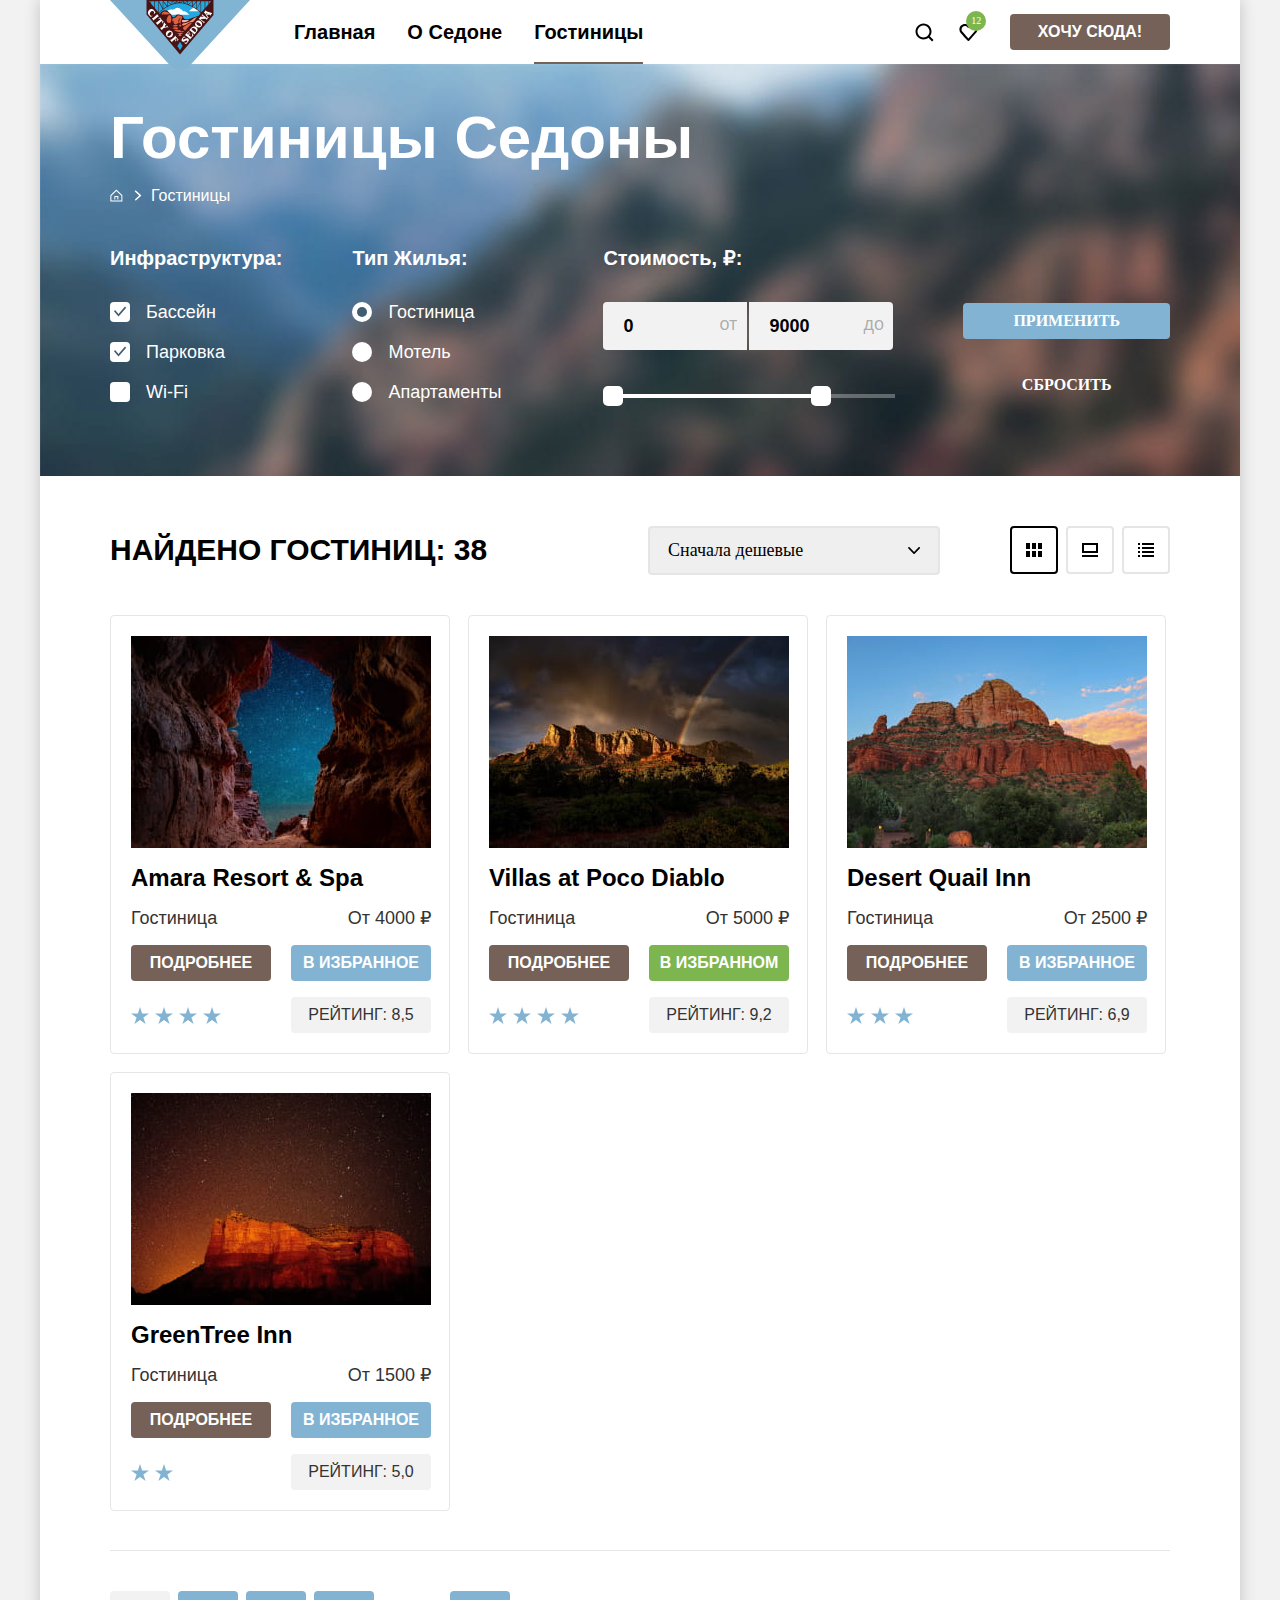
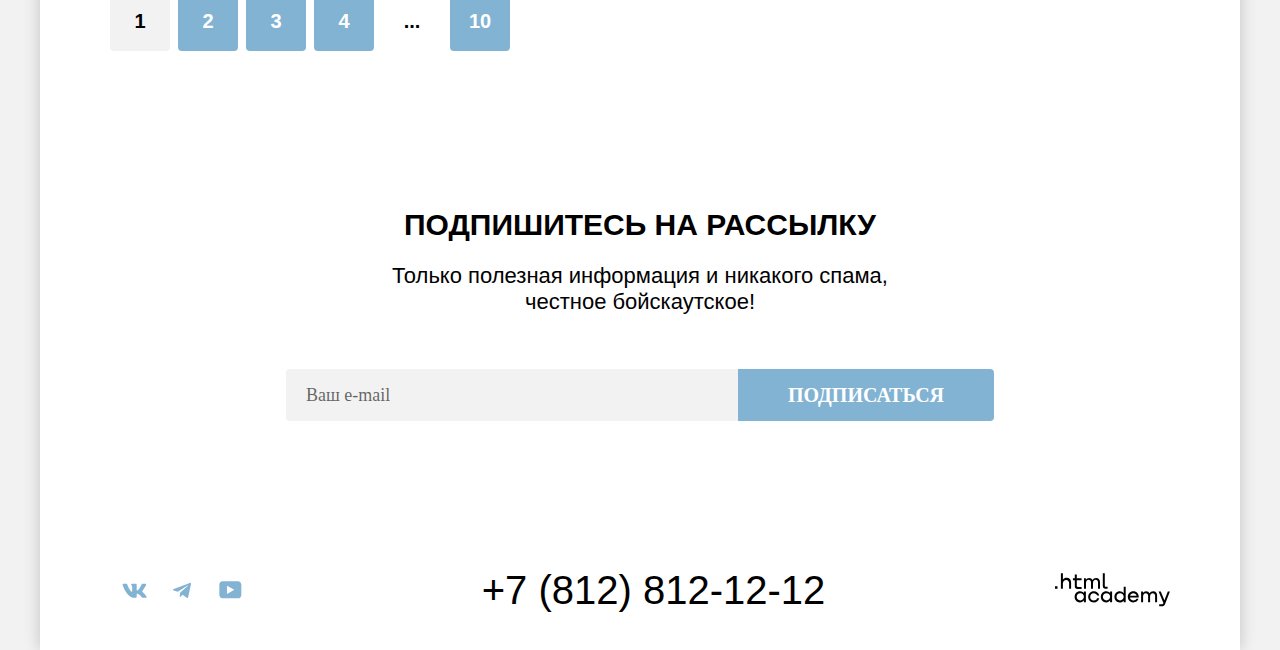
==== commit b9fac716: "Добавляет правки с pixel perfect" ====
--- a/catalog.html
+++ b/catalog.html
@@ -1,16 +1,20 @@
 <!DOCTYPE html>
 <html lang="ru">
+
   <head>
     <meta charset="utf-8">
     <title>HTML Academy: Седона-Каталог</title>
     <link rel="stylesheet" href="styles/styles.css">
+    <link rel="icon" href="favicon.ico">
   </head>
+
   <body>
     <div class="page-container">
       <header class="page-header" data-test="header">
         <nav class="navigation">
           <a class="navigation-logo" href="index.html">
-            <img class="page-header-logo" src="images/header/logo.svg" width="140" height="70" alt="Логотип города Седона.">
+            <img class="page-header-logo" src="images/header/logo.svg" width="140" height="70"
+              alt="Логотип города Седона.">
           </a>
           <ul class="navigation-list">
             <li class="navigation-item">
@@ -27,301 +31,330 @@
             <li class="navigation-item">
               <a class="navigation-link navigation-link-search" href="#">
                 <span class="visually-hidden">
-                  Поиск
+                  Поиск.
                 </span>
               </a>
             </li>
             <li class="navigation-item">
               <a class="navigation-link navigation-link-favorites" href="#">
                 <span class="visually-hidden">
-                  Избранное 12
+                  Избранное.
                 </span>
+                <span class="navigation-link-favorites-count">12</span>
               </a>
             </li>
           </ul>
           <div class="button button-brown navigation-button">
-          <a class="button-text" href="#">Хочу сюда!</a>
-        </div>
+            <a class="button-text" href="#">Хочу сюда!</a>
+          </div>
         </nav>
       </header>
       <main class="main-inner main-container" data-test="main">
-      <div class="catalog-control-block">
-        <div class="control-block-container">
-      <header class="inner-header">
-        <h1 class="inner-header-title">Гостиницы Седоны</h1>
-        <ul class="breadcrumbs">
-          <li class="breadcrumbs-item">
-            <a class="breadcrumbs-link breadcrumbs-link-home" href="index.html"></a>
-          </li>
-          <li class="breadcrumbs-item">
-            <a class="breadcrumbs-link" href="">Каталог</a>
-          </li>
-        </ul>
-      </header>
-        <h2 class="visually-hidden">Фильтры</h2>
-        <form class="catalog-filter" action="https://echo.htmlacademy.ru/" method="get" data-test="filter">
-          <div class="filter-group">
-            <div class="filter-group-left">
-              <fieldset class="catalog-filter-group filter-group-infrastructure">
-                <legend class="catalog-filter-title">Инфраструктура:</legend>
-                <ul class="catalog-filter-list">
-                  <li class="catalog-filter-item">
-                    <label class="control">
-                      <input class="control-input visually-hidden" type="checkbox" name="swimming-pool" checked>
-                      <span class="control-mark"></span>
-                      <span class="control-label">Бассейн</span>
-                    </label>
-                  </li>
-                  <li class="catalog-filter-item">
-                    <label class="control">
-                      <input class="control-input visually-hidden" type="checkbox" name="parking" checked>
-                      <span class="control-mark"></span>
-                      <span class="control-label">Парковка</span>
-                    </label>
-                  </li>
-                  <li class="catalog-filter-item">
-                    <label class="control">
-                      <input class="control-input visually-hidden" type="checkbox" name="wi-fi">
-                      <span class="control-mark"></span>
-                      <span class="control-label">Wi-Fi</span>
-                    </label>
-                  </li>
-                </ul>
-              </fieldset>
-              <fieldset class="catalog-filter-group filter-group-type">
-                <legend class="catalog-filter-title">Тип жилья</legend>
-                <ul class="catalog-filter-list">
-                  <li class="catalog-filter-item">
-                    <label class="control">
-                      <input class="control-input visually-hidden" type="radio" name="housing-type" value="hotel" checked>
-                      <span class="control-mark"></span>
-                      <span class="control-label">Гостиница</span>
-                    </label>
-                  </li>
-                  <li class="catalog-filter-item">
-                    <label class="control">
-                      <input class="control-input visually-hidden" type="radio" name="housing-type" value="motel">
-                      <span class="control-mark"></span>
-                      <span class="control-label">Мотель</span>
-                    </label>
-                  </li>
-                  <li class="catalog-filter-item">
-                    <label class="control">
-                      <input class="control-input visually-hidden" type="radio" name="housing-type" value="apartments">
-                      <span class="control-mark"></span>
-                      <span class="control-label">Апартаменты</span>
-                    </label>
-                  </li>
-                </ul>
-              </fieldset>
-            </div>
-            <div class="filter-group-right">
-              <fieldset class="catalog-filter-group-price">
-                <legend class="catalog-filter-title">Стоимость, ₽:</legend>
-                <div class="range">
-                  <div class="range-wrapper-inputs">
-                    <label class="price-input-wrapper price-input-wrapper-left">
-                      <input class="range-input range-input-min" type="number" value="0" name="min-price">
-                    </label>
-                    <label class="price-input-wrapper price-input-wrapper-right">
-                      <input class="range-input range-input-max" type="number" value="9000" name="max-price">
-                    </label>
-                  </div>
-                    <div class="range-scale">
-                      <div class="range-bar" style="left: 10px; width: 218px">
-                        <button class="range-toggle toggle-min">
-                          <span class="visually-hidden">Изменить минимальную цену.</span>
-                        </button>
-                        <button class="range-toggle toggle-max">
-                          <span class="visually-hidden">Изменить максимальную цену.</span>
-                        </button>
+        <div class="catalog-control-block">
+          <div class="control-block-container">
+            <header class="inner-header">
+              <h1 class="inner-header-title">Гостиницы Седоны</h1>
+              <ul class="breadcrumbs">
+                <li class="breadcrumbs-item">
+                  <a class="breadcrumbs-link breadcrumbs-link-home" href="index.html"></a>
+                </li>
+                <li class="breadcrumbs-item">
+                  <a class="breadcrumbs-link" href="">Гостиницы</a>
+                </li>
+              </ul>
+            </header>
+            <h2 class="visually-hidden">Фильтры</h2>
+            <form class="catalog-filter" action="https://echo.htmlacademy.ru/" method="get" data-test="filter">
+              <div class="filter-group">
+                <div class="filter-group-left">
+                  <fieldset class="catalog-filter-group filter-group-infrastructure">
+                    <legend class="catalog-filter-title">Инфраструктура:</legend>
+                    <ul class="catalog-filter-list">
+                      <li class="catalog-filter-item">
+                        <label class="control">
+                          <input class="control-input visually-hidden" type="checkbox" name="swimming-pool" checked>
+                          <span class="control-mark"></span>
+                          <span class="control-label">Бассейн</span>
+                        </label>
+                      </li>
+                      <li class="catalog-filter-item">
+                        <label class="control">
+                          <input class="control-input visually-hidden" type="checkbox" name="parking" checked>
+                          <span class="control-mark"></span>
+                          <span class="control-label">Парковка</span>
+                        </label>
+                      </li>
+                      <li class="catalog-filter-item">
+                        <label class="control">
+                          <input class="control-input visually-hidden" type="checkbox" name="wi-fi">
+                          <span class="control-mark"></span>
+                          <span class="control-label">Wi-Fi</span>
+                        </label>
+                      </li>
+                    </ul>
+                  </fieldset>
+                  <fieldset class="catalog-filter-group filter-group-type">
+                    <legend class="catalog-filter-title">Тип жилья:</legend>
+                    <ul class="catalog-filter-list">
+                      <li class="catalog-filter-item">
+                        <label class="control">
+                          <input class="control-input visually-hidden" type="radio" name="housing-type" value="hotel"
+                            checked>
+                          <span class="control-mark"></span>
+                          <span class="control-label">Гостиница</span>
+                        </label>
+                      </li>
+                      <li class="catalog-filter-item">
+                        <label class="control">
+                          <input class="control-input visually-hidden" type="radio" name="housing-type" value="motel">
+                          <span class="control-mark"></span>
+                          <span class="control-label">Мотель</span>
+                        </label>
+                      </li>
+                      <li class="catalog-filter-item">
+                        <label class="control">
+                          <input class="control-input visually-hidden" type="radio" name="housing-type"
+                            value="apartments">
+                          <span class="control-mark"></span>
+                          <span class="control-label">Апартаменты</span>
+                        </label>
+                      </li>
+                    </ul>
+                  </fieldset>
+                </div>
+                <div class="filter-group-right">
+                  <fieldset class="catalog-filter-group-price">
+                    <legend class="catalog-filter-title">Стоимость, ₽:</legend>
+                    <div class="range">
+                      <div class="range-wrapper-inputs">
+                        <label class="price-input-wrapper price-input-wrapper-left">
+                          <input class="range-input range-input-min" type="number" value="0" name="min-price">
+                        </label>
+                        <label class="price-input-wrapper price-input-wrapper-right">
+                          <input class="range-input range-input-max" type="number" value="9000" name="max-price">
+                        </label>
+                      </div>
+                      <div class="range-scale">
+                        <div class="range-bar" style="left: 10px; width: 208px">
+                          <button class="range-toggle toggle-min">
+                            <span class="visually-hidden">Изменить минимальную цену.</span>
+                          </button>
+                          <button class="range-toggle toggle-max">
+                            <span class="visually-hidden">Изменить максимальную цену.</span>
+                          </button>
+                        </div>
                       </div>
                     </div>
+                  </fieldset>
+                  <div class="filter-group-buttons">
+                    <button class="filter-button button-blue" type="submit">Применить</button>
+                    <button class="filter-button button-clean" type="reset">Сбросить</button>
                   </div>
-              </fieldset>
-              <div class="filter-group-buttons">
-                <button class="filter-button button-blue" type="submit">Применить</button>
-                <button class="filter-button button-clean" type="reset">Сбросить</button>
+                </div>
               </div>
-            </div>
+            </form>
+          </div>
         </div>
-        </form>
-      </div>
-      </div>
-      <section class="catalog" data-test="catalog">
-        <div class="sorting">
-        <p class="catalog-result-title">Найдено гостиниц: 38</p>
-          <select class="select-control" aria-label="Сортировка">
-            <option value="cheap">Сначала дешёвое</option>
-            <option value="expensive">Сначала дорогое</option>
-            <option value="popular">Сначала популярное</option>
-          </select>
-        <ul class="select-list">
-          <li class="select-item select-item-tile select-item-current">
-            <a href="#" class="select-link">
-              <span class="visually-hidden">Показать плиткой</span>
+        <section class="catalog" data-test="catalog">
+          <div class="sorting">
+            <p class="catalog-result-title">Найдено гостиниц: 38</p>
+            <select class="select-control" aria-label="Сортировка">
+              <option value="cheap">Сначала дешевые</option>
+              <option value="expensive">Сначала дорогие</option>
+              <option value="popular">Сначала популярные</option>
+            </select>
+            <ul class="select-list">
+              <li class="select-item select-item-tile select-item-current">
+                <a href="#" class="select-link">
+                  <span class="visually-hidden">Показать плиткой</span>
+                </a>
+              </li>
+              <li class="select-item select-item-cards">
+                <a class="select-link" href="#">
+                  <span class="visually-hidden">Показать карточками</span>
+                </a>
+              </li>
+              <li class="select-item select-item-list">
+                <a class="select-link" href="#">
+                  <span class="visually-hidden">Показать списоком</span>
+                </a>
+              </li>
+            </ul>
+          </div>
+          <div class="products">
+            <ul class="product-list">
+              <li class="product-card">
+                <a class="product-card-link-img" href="#">
+                  <img class="product-card-image" src="images/catalog/hotel-1.jpg" width="300" height="212"
+                    alt="Звёздное небо в расщелине гор.">
+                </a>
+                <a class="product-card-link" href="">
+                  <h3 class="product-card-title">Amara Resort & Spa</h3>
+                </a>
+                <span class="product-card-type">Гостиница</span>
+                <span class="product-card-price">От 4000 ₽</span>
+                <a class="button button-brown" href="#">Подробнее</a>
+                <a class="button button-blue" href="#">В избранное</a>
+                <div class="product-card-stars">
+                  <span class="product-card-one-star"></span>
+                  <span class="product-card-one-star"></span>
+                  <span class="product-card-one-star"></span>
+                  <span class="product-card-one-star"></span>
+                </div>
+                <span class="button button-grey">Рейтинг: 8,5</span>
+              </li>
+              <li class="product-card">
+                <a class="product-card-link-img" href="#">
+                  <img class="product-card-image" src="images/catalog/hotel-2.jpg" width="300" height="212"
+                    alt="Радуга над горным хребтом.">
+                </a>
+                <a class="product-card-link" href="#">
+                  <h3 class="product-card-title">Villas at Poco Diablo</h3>
+                </a>
+                <span class="product-card-type">Гостиница</span>
+                <span class="product-card-price">От 5000 ₽</span>
+                <a class="button button-brown" href="#">Подробнее</a>
+                <a class="button button-green" href="#">В избранном</a>
+                <div class="product-card-stars">
+                  <span class="product-card-one-star"></span>
+                  <span class="product-card-one-star"></span>
+                  <span class="product-card-one-star"></span>
+                  <span class="product-card-one-star"></span>
+                </div>
+                <span class="button button-grey">Рейтинг: 9,2</span>
+              </li>
+              <li class="product-card">
+                <a class="product-card-link-img" href="#">
+                  <img class="product-card-image" src="images/catalog/hotel-3.jpg" width="300" height="212"
+                    alt="Горы на фоне голубого неба.">
+                </a>
+                <a class="product-card-link" href="">
+                  <h3 class="product-card-title">Desert Quail Inn</h3>
+                </a>
+                <span class="product-card-type">Гостиница</span>
+                <span class="product-card-price">От 2500 ₽</span>
+                <a class="button button-brown" href="#">Подробнее</a>
+                <a class="button button-blue" href="#">В избранное</a>
+                <div class="product-card-stars">
+                  <span class="product-card-one-star"></span>
+                  <span class="product-card-one-star"></span>
+                  <span class="product-card-one-star"></span>
+                </div>
+                <span class="button button-grey">Рейтинг: 6,9</span>
+              </li>
+              <li class="product-card">
+                <a class="product-card-link-img" href="#">
+                  <img class="product-card-image" src="images/catalog/hotel-4.jpg" width="300" height="212"
+                    alt="Горы на фоне звёздного неба.">
+                </a>
+                <a class="product-card-link" href="">
+                  <h3 class="product-card-title">GreenTree Inn</h3>
+                </a>
+                <span class="product-card-type">Гостиница</span>
+                <span class="product-card-price">От 1500 ₽</span>
+                <a class="button button-brown" href="#">Подробнее</a>
+                <a class="button button-blue" href="#">В избранное</a>
+                <div class="product-card-stars">
+                  <span class="product-card-one-star"></span>
+                  <span class="product-card-one-star"></span>
+                </div>
+                <span class="button button-grey">Рейтинг: 5,0</span>
+              </li>
+            </ul>
+          </div>
+          <ul class="pagination">
+            <li class="pagination-item pagination-item-current">
+              <a class="pagination-link-current">1</a>
+            </li>
+            <li class="pagination-item pagination-item-default">
+              <a class="pagination-link" href="#">2</a>
+            </li>
+            <li class="pagination-item pagination-item-default">
+              <a class="pagination-link" href="#">3</a>
+            </li>
+            <li class="pagination-item pagination-item-default">
+              <a class="pagination-link" href="#">4</a>
+            </li>
+            <li class="pagination-item pagination-select">
+              <a class="pagination-link" href="#">...</a>
+              <span class="visually-hidden">Выбор страницы</span>
+            </li>
+            <li class="pagination-item pagination-item-default">
+              <a class="pagination-link" href="#">10</a>
+            </li>
+          </ul>
+        </section>
+        <section class="subscribe subscribe-no-background" data-test="subscribe">
+          <div class="subscribe-content-wrapper">
+            <h2 class="subscribe-title">Подпишитесь на рассылку</h2>
+            <p class="subscribe-text">Только полезная информация и никакого спама,<br>честное бойскаутское!</p>
+            <form class="subscribe-form" action="https://echo.htmlacademy.ru/" method="post">
+              <label class="visually-hidden" for="subscribe-email">Ваш e-mail</label>
+              <input class="subscribe-email-field" placeholder="Ваш e-mail" type="email" id="subscribe-email"
+                name="subscribe-email">
+              <button class="button button-blue subscribe-button" type="submit">Подписаться</button>
+            </form>
+          </div>
+        </section>
+      </main>
+      <footer class="page-footer" data-test="footer">
+        <div class="footer-container">
+          <div class="footer-social">
+            <h2 class="visually-hidden">Социальные сети</h2>
+            <ul class="footer-social-list">
+              <li class="footer-social-item">
+                <a class="footer-social-link" href="https://vk.com/htmlacademy">
+                  <span class="visually-hidden">ВКонтакте</span>
+                  <svg class="footer-social-button" role="img" aria-label="Иконка ВКонтакте." aria-hidden="true"
+                    focusable="false" width="25" height="15" viewBox="0 0 25 15" fill="none"
+                    xmlns="http://www.w3.org/2000/svg">
+                    <path fill-rule="evenodd" clip-rule="evenodd"
+                      d="M24.116 1.804c.166-.546 0-.948-.795-.948h-2.625c-.668 0-.976.347-1.143.73 0 0-1.335 3.196-3.226 5.272-.612.602-.89.793-1.224.793-.167 0-.418-.19-.418-.738V1.804c0-.656-.184-.948-.74-.948H9.817c-.417 0-.668.304-.668.593 0 .621.946.765 1.043 2.513V7.76c0 .833-.153.984-.487.984-.89 0-3.055-3.21-4.34-6.885-.249-.715-.5-1.003-1.172-1.003H1.566c-.75 0-.9.347-.9.73 0 .682.89 4.07 4.145 8.551 2.17 3.06 5.225 4.72 8.008 4.72 1.67 0 1.875-.369 1.875-1.004V11.54c0-.737.158-.884.687-.884.39 0 1.057.192 2.615 1.667 1.78 1.75 2.073 2.533 3.075 2.533h2.625c.75 0 1.126-.368.91-1.096-.238-.724-1.088-1.775-2.215-3.022-.612-.71-1.53-1.475-1.809-1.858-.389-.49-.278-.71 0-1.147 0 0 3.2-4.426 3.533-5.929h.001Z" />
+                  </svg>
+                </a>
+              </li>
+              <li class="footer-social-item">
+                <a class="footer-social-link" href="https://t.me/htmlacademy">
+                  <span class="visually-hidden">Telegram</span>
+                  <svg class="footer-social-button" role="img" aria-label="Иконка Telegram." aria-hidden="true"
+                    focusable="false" width="18" height="16" viewBox="0 0 18 16" fill="none"
+                    xmlns="http://www.w3.org/2000/svg">
+                    <path
+                      d="M16.785.956.84 7.104C-.248 7.541-.24 8.148.64 8.42l4.094 1.277 9.472-5.976c.448-.272.857-.126.52.173l-7.673 6.925H7.05l.002.001-.283 4.22c.414 0 .597-.19.829-.414l1.988-1.934 4.136 3.055c.762.42 1.31.205 1.5-.706l2.715-12.795c.278-1.114-.425-1.618-1.153-1.29Z" />
+                  </svg>
+                </a>
+              </li>
+              <li class="footer-social-item">
+                <a class="footer-social-link" href="https://www.youtube.com/user/htmlacademyru">
+                  <span class="visually-hidden">YouTube</span>
+                  <svg class="footer-social-button" role="img" aria-label="Иконка YouTube." aria-hidden="true"
+                    focusable="false" width="23" height="18" viewBox="0 0 23 18" fill="none"
+                    xmlns="http://www.w3.org/2000/svg">
+                    <path
+                      d="M18.94.356H3.507C1.647.356.333 1.95.333 3.756V13.85c0 1.913 1.314 3.506 3.174 3.506H19.16c1.642 0 3.174-1.593 3.174-3.4v-10.2c-.219-1.806-1.532-3.4-3.393-3.4ZM7.995 12.894V4.819l7.333 4.037-7.333 4.038Z" />
+                  </svg>
+                </a>
+              </li>
+            </ul>
+          </div>
+          <div class="footer-telephone">
+            <h2 class="visually-hidden">Телефонный номер</h2>
+            <a class="footer-telephone-number" href="tel:+78128121212">+7 (812) 812-12-12</a>
+          </div>
+          <div class="footer-academy-site">
+            <h2 class="visually-hidden">Сайт академии</h2>
+            <a class="footer-academy-link" href="https://htmlacademy.ru">
+              <svg class="footer-academy-button" role="img" aria-label="Ссылка на сайт академии HTML."
+                aria-hidden="true" focusable="false" width="115" height="34" viewBox="0 0 115 34" fill="none"
+                xmlns="http://www.w3.org/2000/svg">
+                <path
+                  d="M0 13.256v2.6h2.5v-2.6H0ZM11.6 4.856c-1.6 0-2.8.7-3.6 1.7h-.1v-6.2h-2v15.5h2v-5.3c0-2.1 1.3-3.6 3.3-3.6 1.8 0 2.9 1.4 2.9 3.2v5.7h2v-6.1c.1-3-1.8-4.9-4.5-4.9ZM26.6 5.156h-4.8v-3.7h-2v3.8h-1.9v2h1.9v6c0 1.7 1 2.7 2.7 2.7h4.1v-2h-3.7c-.7 0-1.1-.4-1.1-1.1v-5.7h4.8v-2ZM41.1 4.956c-1.6 0-2.9.8-3.5 2.1h-.1c-.6-1.2-1.8-2.1-3.4-2.1-1.4 0-2.5.8-3.1 1.8h-.1v-1.6H29v10.6h2v-5.4c0-2 1-3.5 2.6-3.5 1.5 0 2.4 1 2.4 2.6v6.3h2v-5.6c0-2.4 1.4-3.3 2.6-3.3 1.5 0 2.4 1 2.4 2.6v6.3h2v-6.5c.1-2.5-1.4-4.3-3.9-4.3ZM47.8 13.056c0 1.7 1 2.7 2.8 2.7h2v-2h-1.7c-.7 0-1.1-.4-1.1-1.1V.356h-2v12.7ZM28.9 20.056c-.9-1.1-2.2-1.8-3.9-1.8-3.1 0-5.4 2.3-5.4 5.6s2.3 5.6 5.4 5.6c1.8 0 3-.8 3.8-1.9h.1v1.6h2v-10.6h-2v1.5Zm-3.6 7.4c-2.2 0-3.6-1.6-3.6-3.6s1.4-3.6 3.6-3.6 3.6 1.6 3.6 3.6c0 1.9-1.4 3.6-3.6 3.6ZM44.2 22.356c-.5-2.4-2.6-4.1-5.4-4.1-3.4 0-5.6 2.5-5.6 5.6 0 3.1 2.2 5.6 5.6 5.6 2.8 0 4.9-1.8 5.4-4.2h-2.1c-.4 1.3-1.7 2.3-3.3 2.3-2.2 0-3.6-1.6-3.6-3.6s1.4-3.6 3.6-3.6c1.6 0 2.8 1 3.3 2.2h2.1v-.2ZM55.1 20.056c-.9-1.1-2.2-1.8-3.9-1.8-3.1 0-5.4 2.3-5.4 5.6s2.3 5.6 5.4 5.6c1.8 0 3-.8 3.8-1.9h.1v1.6h2v-10.6h-2v1.5Zm-3.6 7.4c-2.2 0-3.6-1.6-3.6-3.6s1.4-3.6 3.6-3.6 3.6 1.6 3.6 3.6c0 1.9-1.5 3.6-3.6 3.6ZM68.7 20.156c-.9-1.1-2.2-1.9-3.9-1.9-3.1 0-5.4 2.3-5.4 5.6s2.2 5.6 5.4 5.6c1.7 0 3-.8 3.8-1.8h.1v1.5h2v-15.4h-2v6.4Zm-3.6 7.3c-2.2 0-3.6-1.6-3.6-3.6s1.4-3.6 3.6-3.6 3.6 1.6 3.6 3.6c-.1 2-1.5 3.6-3.6 3.6ZM78.3 18.256c-3.3 0-5.5 2.5-5.5 5.6 0 3 2.1 5.6 5.5 5.6 2.5 0 4.5-1.3 5.2-3.6h-2.1c-.5 1-1.6 1.6-3 1.6-1.9 0-3.3-1.3-3.4-2.9h8.8c.2-3.6-2-6.3-5.5-6.3Zm0 1.9c1.7 0 3 1 3.3 2.6h-6.5c.3-1.5 1.5-2.6 3.2-2.6ZM98.2 18.256c-1.6 0-2.9.8-3.6 2h-.1c-.6-1.2-1.8-2-3.4-2-1.4 0-2.5.7-3.1 1.8v-1.5h-1.9v10.6h2v-5.4c0-2 1-3.4 2.6-3.5 1.5 0 2.4 1 2.4 2.6v6.3h2v-5.6c0-2.4 1.4-3.3 2.6-3.3 1.5 0 2.4 1 2.4 2.6v6.3h2v-6.5c.1-2.6-1.4-4.4-3.9-4.4ZM109.4 27.356l-3.6-8.9h-2.2l4.8 11.6c-.3.9-.7 1.2-1.7 1.2h-2.5v2h2.5c1.8 0 2.8-.8 3.5-2.6l4.7-12.2h-2.1l-3.4 8.9Z" />
+              </svg>
             </a>
-          </li>
-          <li class="select-item select-item-cards">
-            <a class="select-link" href="#">
-              <span class="visually-hidden">Показать карточками</span>
-            </a>
-          </li>
-          <li class="select-item select-item-list">
-            <a class="select-link" href="#">
-              <span class="visually-hidden">Показать списоком</span>
-            </a>
-          </li>
-        </ul>
-      </div>
-      <div class="products">
-        <ul class="product-list">
-          <li class="product-card">
-            <a class="product-card-link" href="">
-              <img class="product-card-image" src="images/catalog/hotel-1.jpg" width="300" height="212" alt="Звёздное небо в расщелине гор.">
-            </a>
-            <a class="product-card-link" href="">
-              <h3 class="product-card-title">Amara Resort & Spa</h3>
-            </a>
-            <span class="product-card-type">Гостиница</span>
-            <span class="product-card-price">От 4000 ₽</span>
-            <a class="button button-brown" href="#">Подробнее</a>
-            <a class="button button-blue" href="#">В избранное</a>
-            <div class="product-card-stars">
-              <span class="product-card-one-star"></span>
-              <span class="product-card-one-star"></span>
-              <span class="product-card-one-star"></span>
-              <span class="product-card-one-star"></span>
-            </div>
-            <span class="button button-grey">Рейтинг: 8,5</span>
-          </li>
-          <li class="product-card">
-            <a class="product-card-link" href="">
-              <img class="product-card-image" src="images/catalog/hotel-2.jpg" width="300" height="212" alt="Радуга над горным хребтом.">
-            </a>
-            <a class="product-card-link" href="">
-              <h3 class="product-card-title">Villas at Poco Diablo</h3>
-            </a>
-            <span class="product-card-type">Гостиница</span>
-            <span class="product-card-price">От 5000 ₽</span>
-            <a class="button button-brown" href="#">Подробнее</a>
-            <a class="button button-green" href="#">В избранном</a>
-            <div class="product-card-stars">
-              <span class="product-card-one-star"></span>
-              <span class="product-card-one-star"></span>
-              <span class="product-card-one-star"></span>
-              <span class="product-card-one-star"></span>
-            </div>
-            <span class="button button-grey">Рейтинг: 9,2</span>
-          </li>
-          <li class="product-card">
-            <a class="product-card-link" href="">
-              <img class="product-card-image" src="images/catalog/hotel-3.jpg" width="300" height="212" alt="Горы на фоне голубого неба.">
-            </a>
-            <a class="product-card-link" href="">
-              <h3 class="product-card-title">Desert Quail Inn</h3>
-            </a>
-            <span class="product-card-type">Гостиница</span>
-            <span class="product-card-price">От 2500 ₽</span>
-            <a class="button button-brown" href="#">Подробнее</a>
-            <a class="button button-blue" href="#">В избранное</a>
-            <div class="product-card-stars">
-              <span class="product-card-one-star"></span>
-              <span class="product-card-one-star"></span>
-              <span class="product-card-one-star"></span>
-            </div>
-            <span class="button button-grey">Рейтинг: 6,9</span>
-          </li>
-          <li class="product-card">
-            <a class="product-card-link" href="">
-              <img class="product-card-image" src="images/catalog/hotel-4.jpg" width="300" height="212" alt="Горы на фоне звёздного неба.">
-            </a>
-            <a class="product-card-link" href="">
-              <h3 class="product-card-title">GreenTree Inn</h3>
-            </a>
-            <span class="product-card-type">Гостиница</span>
-            <span class="product-card-price">От 1500 ₽</span>
-            <a class="button button-brown" href="#">Подробнее</a>
-            <a class="button button-blue" href="#">В избранное</a>
-            <div class="product-card-stars">
-              <span class="product-card-one-star"></span>
-              <span class="product-card-one-star"></span>
-            </div>
-            <span class="button button-grey">Рейтинг: 5,0</span>
-          </li>
-        </ul>
-      </div>
-      <ul class="pagination">
-        <li class="pagination-item pagination-item-current">
-          <a class="pagination-link-current">1</a>
-        </li>
-        <li class="pagination-item pagination-item-default">
-          <a class="pagination-link" href="#">2</a>
-        </li>
-        <li class="pagination-item pagination-item-default">
-          <a class="pagination-link" href="#">3</a>
-        </li>
-        <li class="pagination-item pagination-item-default">
-          <a class="pagination-link" href="#">4</a>
-        </li>
-        <li class="pagination-item pagination-select">
-          <a class="pagination-link" href="#">...</a>
-          <span class="visually-hidden">Выбор страницы</span>
-        </li>
-        <li class="pagination-item pagination-item-default">
-          <a class="pagination-link" href="#">10</a>
-        </li>
-      </ul>
-    </section>
-    <section class="subscribe subscribe-no-background" data-test="subscribe">
-      <div class="subscribe-content-wrapper">
-        <h2 class="subscribe-title">Подпишитесь на рассылку</h2>
-        <p class="subscribe-text">Только полезная информация и никакого спама, честное бойскаутское!</p>
-          <form class="subscribe-form" action="https://echo.htmlacademy.ru/" method="post">
-            <label class="visually-hidden" for="subscribe-email">Ваш e-mail</label>
-            <input class="subscribe-email-field" placeholder="Ваш e-mail" type="email" id="subscribe-email" name="subscribe-email">
-            <button class="button button-blue subscribe-button" type="submit">Подписаться</button>
-          </form>
-      </div>
-    </section>
-    </main>
-    <footer class="page-footer" data-test="footer">
-      <div class="footer-container">
-      <div class="footer-social">
-        <h2 class="visually-hidden">Социальные сети</h2>
-        <ul class="footer-social-list">
-          <li class="footer-social-item">
-            <a class="footer-social-link" href="https://vk.com/htmlacademy">
-              <span class="visually-hidden">ВКонтакте</span>
-              <svg class="footer-social-button" role="img" aria-label="Иконка ВКонтакте." aria-hidden="true" focusable="false" width="25" height="15" viewBox="0 0 25 15" fill="none" xmlns="http://www.w3.org/2000/svg"><path fill-rule="evenodd" clip-rule="evenodd" d="M24.116 1.804c.166-.546 0-.948-.795-.948h-2.625c-.668 0-.976.347-1.143.73 0 0-1.335 3.196-3.226 5.272-.612.602-.89.793-1.224.793-.167 0-.418-.19-.418-.738V1.804c0-.656-.184-.948-.74-.948H9.817c-.417 0-.668.304-.668.593 0 .621.946.765 1.043 2.513V7.76c0 .833-.153.984-.487.984-.89 0-3.055-3.21-4.34-6.885-.249-.715-.5-1.003-1.172-1.003H1.566c-.75 0-.9.347-.9.73 0 .682.89 4.07 4.145 8.551 2.17 3.06 5.225 4.72 8.008 4.72 1.67 0 1.875-.369 1.875-1.004V11.54c0-.737.158-.884.687-.884.39 0 1.057.192 2.615 1.667 1.78 1.75 2.073 2.533 3.075 2.533h2.625c.75 0 1.126-.368.91-1.096-.238-.724-1.088-1.775-2.215-3.022-.612-.71-1.53-1.475-1.809-1.858-.389-.49-.278-.71 0-1.147 0 0 3.2-4.426 3.533-5.929h.001Z"/></svg>
-            </a>
-          </li>
-          <li class="footer-social-item">
-            <a class="footer-social-link" href="https://t.me/htmlacademy">
-              <span class="visually-hidden">Telegram</span>
-              <svg class="footer-social-button" role="img" aria-label="Иконка Telegram." aria-hidden="true" focusable="false" width="18" height="16" viewBox="0 0 18 16" fill="none" xmlns="http://www.w3.org/2000/svg"><path d="M16.785.956.84 7.104C-.248 7.541-.24 8.148.64 8.42l4.094 1.277 9.472-5.976c.448-.272.857-.126.52.173l-7.673 6.925H7.05l.002.001-.283 4.22c.414 0 .597-.19.829-.414l1.988-1.934 4.136 3.055c.762.42 1.31.205 1.5-.706l2.715-12.795c.278-1.114-.425-1.618-1.153-1.29Z"/></svg>
-            </a>
-          </li>
-          <li class="footer-social-item">
-            <a class="footer-social-link" href="https://www.youtube.com/user/htmlacademyru">
-              <span class="visually-hidden">YouTube</span>
-              <svg class="footer-social-button" role="img" aria-label="Иконка YouTube." aria-hidden="true" focusable="false" width="23" height="18" viewBox="0 0 23 18" fill="none" xmlns="http://www.w3.org/2000/svg"><path d="M18.94.356H3.507C1.647.356.333 1.95.333 3.756V13.85c0 1.913 1.314 3.506 3.174 3.506H19.16c1.642 0 3.174-1.593 3.174-3.4v-10.2c-.219-1.806-1.532-3.4-3.393-3.4ZM7.995 12.894V4.819l7.333 4.037-7.333 4.038Z"/></svg>
-            </a>
-          </li>
-        </ul>
-      </div>
-      <div class="footer-telephone">
-        <h2 class="visually-hidden">Телефонный номер</h2>
-        <a class="footer-telephone-number" href="tel:+78128121212">+7 (812) 812-12-12</a>
-      </div>
-      <div class="footer-academy-site">
-        <h2 class="visually-hidden">Сайт академии</h2>
-        <a class="footer-academy-link" href="https://htmlacademy.ru">
-          <svg class="footer-academy-button" role="img" aria-label="Ссылка на сайт академии HTML." aria-hidden="true" focusable="false" width="115" height="34" viewBox="0 0 115 34" fill="none" xmlns="http://www.w3.org/2000/svg"><path d="M0 13.256v2.6h2.5v-2.6H0ZM11.6 4.856c-1.6 0-2.8.7-3.6 1.7h-.1v-6.2h-2v15.5h2v-5.3c0-2.1 1.3-3.6 3.3-3.6 1.8 0 2.9 1.4 2.9 3.2v5.7h2v-6.1c.1-3-1.8-4.9-4.5-4.9ZM26.6 5.156h-4.8v-3.7h-2v3.8h-1.9v2h1.9v6c0 1.7 1 2.7 2.7 2.7h4.1v-2h-3.7c-.7 0-1.1-.4-1.1-1.1v-5.7h4.8v-2ZM41.1 4.956c-1.6 0-2.9.8-3.5 2.1h-.1c-.6-1.2-1.8-2.1-3.4-2.1-1.4 0-2.5.8-3.1 1.8h-.1v-1.6H29v10.6h2v-5.4c0-2 1-3.5 2.6-3.5 1.5 0 2.4 1 2.4 2.6v6.3h2v-5.6c0-2.4 1.4-3.3 2.6-3.3 1.5 0 2.4 1 2.4 2.6v6.3h2v-6.5c.1-2.5-1.4-4.3-3.9-4.3ZM47.8 13.056c0 1.7 1 2.7 2.8 2.7h2v-2h-1.7c-.7 0-1.1-.4-1.1-1.1V.356h-2v12.7ZM28.9 20.056c-.9-1.1-2.2-1.8-3.9-1.8-3.1 0-5.4 2.3-5.4 5.6s2.3 5.6 5.4 5.6c1.8 0 3-.8 3.8-1.9h.1v1.6h2v-10.6h-2v1.5Zm-3.6 7.4c-2.2 0-3.6-1.6-3.6-3.6s1.4-3.6 3.6-3.6 3.6 1.6 3.6 3.6c0 1.9-1.4 3.6-3.6 3.6ZM44.2 22.356c-.5-2.4-2.6-4.1-5.4-4.1-3.4 0-5.6 2.5-5.6 5.6 0 3.1 2.2 5.6 5.6 5.6 2.8 0 4.9-1.8 5.4-4.2h-2.1c-.4 1.3-1.7 2.3-3.3 2.3-2.2 0-3.6-1.6-3.6-3.6s1.4-3.6 3.6-3.6c1.6 0 2.8 1 3.3 2.2h2.1v-.2ZM55.1 20.056c-.9-1.1-2.2-1.8-3.9-1.8-3.1 0-5.4 2.3-5.4 5.6s2.3 5.6 5.4 5.6c1.8 0 3-.8 3.8-1.9h.1v1.6h2v-10.6h-2v1.5Zm-3.6 7.4c-2.2 0-3.6-1.6-3.6-3.6s1.4-3.6 3.6-3.6 3.6 1.6 3.6 3.6c0 1.9-1.5 3.6-3.6 3.6ZM68.7 20.156c-.9-1.1-2.2-1.9-3.9-1.9-3.1 0-5.4 2.3-5.4 5.6s2.2 5.6 5.4 5.6c1.7 0 3-.8 3.8-1.8h.1v1.5h2v-15.4h-2v6.4Zm-3.6 7.3c-2.2 0-3.6-1.6-3.6-3.6s1.4-3.6 3.6-3.6 3.6 1.6 3.6 3.6c-.1 2-1.5 3.6-3.6 3.6ZM78.3 18.256c-3.3 0-5.5 2.5-5.5 5.6 0 3 2.1 5.6 5.5 5.6 2.5 0 4.5-1.3 5.2-3.6h-2.1c-.5 1-1.6 1.6-3 1.6-1.9 0-3.3-1.3-3.4-2.9h8.8c.2-3.6-2-6.3-5.5-6.3Zm0 1.9c1.7 0 3 1 3.3 2.6h-6.5c.3-1.5 1.5-2.6 3.2-2.6ZM98.2 18.256c-1.6 0-2.9.8-3.6 2h-.1c-.6-1.2-1.8-2-3.4-2-1.4 0-2.5.7-3.1 1.8v-1.5h-1.9v10.6h2v-5.4c0-2 1-3.4 2.6-3.5 1.5 0 2.4 1 2.4 2.6v6.3h2v-5.6c0-2.4 1.4-3.3 2.6-3.3 1.5 0 2.4 1 2.4 2.6v6.3h2v-6.5c.1-2.6-1.4-4.4-3.9-4.4ZM109.4 27.356l-3.6-8.9h-2.2l4.8 11.6c-.3.9-.7 1.2-1.7 1.2h-2.5v2h2.5c1.8 0 2.8-.8 3.5-2.6l4.7-12.2h-2.1l-3.4 8.9Z"/></svg>
-        </a>
-      </div>
+          </div>
+        </div>
+      </footer>
     </div>
-    </footer>
-  </div>
   </body>
-  </html>
+
+</html>
--- a/styles/styles.css
+++ b/styles/styles.css
@@ -19,7 +19,7 @@
 }
 
 body {
-height: 100%;
+  height: 100%;
   font-family: "PT Sans", sans-serif;
   font-weight: 400;
   font-size: 18px;
@@ -72,7 +72,7 @@
 }
 
 .navigation-list {
-  margin: 0 0 0 30px;
+  margin: 0 0 0 28px;
   padding: 0;
   list-style: none;
   width: 400px;
@@ -127,21 +127,23 @@
   position: relative;
 }
 
-.navigation-link-favorites::after {
-  position: absolute;
+.navigation-link-favorites-count {
+  position: absolute;
+  display: flex;
+  justify-content: center;
+  align-items: center;
+  color: #ffffff;
   width: 20px;
   height: 20px;
-  left: 20px;
-  top: 11px;
   background-color: #7db54f;
   border-radius: 50%;
+  font-family: 'PT Sans';
+  font-style: normal;
+  font-weight: 400;
   font-size: 10px;
   line-height: 10px;
-  color: #FFFFFF;
-  content: "12";
-  display: flex;
-  justify-content: center;
-  align-items: center;
+  left: 46%;
+  bottom: 52%;
 }
 
 .button {
@@ -164,7 +166,7 @@
 }
 
 .button-brown {
-  color: #FFFFFF;
+  color: #ffffff;
   background: rgba(117, 97, 87, 1);
   transition: 200ms linear;
 }
@@ -178,31 +180,31 @@
 }
 
 .button-blue {
-  color: #FFFFFF;
+  color: #ffffff;
   background: #82b3d3;
   transition: 200ms linear;
 }
 
 .button-blue:hover {
-  background-color: #68A2CA;
+  background-color: #68a2ca;
 }
 
 .button-blue:focus {
-  background-color: #68A2CA;
+  background-color: #68a2ca;
 }
 
 .button-green {
-  color: #FFFFFF;
+  color: #ffffff;
   background: #7db54f;
   transition: 200ms linear;
 }
 
 .button-green:hover {
-  background-color: #6C9E42;
+  background-color: #6c9e42;
 }
 
 .button-green:focus {
-  background-color: #6C9E42;
+  background-color: #6c9e42;
 }
 
 .button-brown:active,
@@ -215,7 +217,7 @@
 .button-brown:disabled,
 .button-blue:disabled,
 .button-green:disabled {
-  background: #E5E5E5;
+  background: #e5e5e5;
 }
 
 .button-grey {
@@ -225,7 +227,7 @@
 }
 
 .button-clean {
-  color: #FFFFFF;
+  color: #ffffff;
   background: none;
   transition: 200ms linear;
 }
@@ -235,7 +237,7 @@
 }
 
 .button-clean:focus {
-  outline: 3px solid #83B3D3;
+  outline: 3px solid #83b3d3;
 }
 
 .button-clean:disabled {
@@ -252,7 +254,8 @@
 
 .hero {
   min-height: 485px;
-  background-image: url("../images/index/divider.svg"), url("../images/index/hero.jpg");
+  background-image: url("../images/index/divider.svg"),
+    url("../images/index/hero.jpg");
   background-position: bottom center;
   background-repeat: no-repeat;
   background-size: contain, cover;
@@ -271,7 +274,7 @@
 }
 
 .advantages-title {
-  background-color: #FFFFFF;
+  background-color: #ffffff;
   padding: 70px 0 90px;
 }
 
@@ -302,14 +305,21 @@
   padding: 0 85px 0;
   display: flex;
   flex-direction: column;
-  justify-content: center;
+  justify-content: flex-start;
   align-items: center;
   min-height: 384px;
+  box-sizing: border-box;
 }
 
 .advantages-item-blue {
-  background: #82B3D3;
+  background: #82b3d3;
   color: #ffffff;
+  padding-top: 92px;
+}
+
+
+.advantages-item-grey {
+  padding-top: 103px;
 }
 
 .advantages-item-grey,
@@ -320,6 +330,7 @@
 
 .advantages-item-light-blue {
   background: rgba(131, 179, 211, 0.2);
+  padding-top: 103px;
 }
 
 .advantages-item-title {
@@ -332,14 +343,14 @@
 }
 
 .advantages-item-blue .advantages-item-title::before {
-position: absolute;
-width: 60px;
-height: 2px;
-bottom: -32px;
-left: 50%;
-margin-left: -30px;
-background-color: rgba(255, 255, 255, 0.3);
-content: "";
+  position: absolute;
+  width: 60px;
+  height: 2px;
+  bottom: -32px;
+  left: 50%;
+  margin-left: -30px;
+  background-color: rgba(255, 255, 255, 0.3);
+  content: "";
 }
 
 .advantages-item-grey .advantages-item-title::before,
@@ -394,7 +405,7 @@
   position: absolute;
   width: 64px;
   height: 76px;
-  top: -102px;
+  top: -105px;
   left: 50%;
   margin-left: -32px;
   content: url(../images/index/gifts.svg);
@@ -437,18 +448,17 @@
 
 .hotel-search-button {
   margin: 54px 0 0 0;
-  width: 376px;
-  height: 52px;
-}
-
-.hotel-search-button a {
-  text-decoration: none;
-  color: inherit;
-  display: block;
   padding: 8px 50px;
+}
+
+.hotel-search-button .button-text {
+  font-family: 'PT Sans';
+  font-style: normal;
   font-weight: 700;
   font-size: 20px;
   line-height: 36px;
+  text-align: center;
+  text-transform: uppercase;
 }
 
 .subscribe {
@@ -473,6 +483,7 @@
   font-weight: 700;
   font-size: 30px;
   line-height: 36px;
+  text-transform: uppercase;
 }
 
 .subscribe-text {
@@ -495,12 +506,17 @@
   border: none;
   font-size: 18px;
   line-height: 24px;
-  color:#000000;
+  color: #000000;
+  box-sizing: border-box;
 }
 
 .subscribe-email-field::placeholder {
-  font:inherit;
-  opacity: 0.6;
+  font-family: 'PT Sans';
+  font-style: normal;
+  font-weight: 400;
+  font-size: 18px;
+  line-height: 24px;
+  color: rgba(0, 0, 0, 0.6)
 }
 
 .subscribe-button {
@@ -508,10 +524,15 @@
   border: none;
   padding: 8px 50px;
   color: #ffffff;
+  font-family: 'PT Sans';
+  font-style: normal;
+  font-weight: 700;
+  font-size: 20px;
+  line-height: 36px;
 }
 
 .page-footer {
-  padding: 40px 70px 30px;
+  padding: 35px 70px 30px;
 }
 
 .footer-container {
@@ -532,13 +553,12 @@
   list-style-type: none;
   display: flex;
   flex-wrap: wrap;
-
 }
 
 .footer-social-item {
-width: 48px;
-height: 60px;
-position: relative;
+  width: 48px;
+  height: 60px;
+  position: relative;
 }
 
 .footer-social-button,
@@ -549,15 +569,15 @@
   bottom: 0;
   left: 0;
   margin: auto;
-  fill: #83B3D3;
+  fill: #83b3d3;
 }
 
 .footer-social-button:hover {
-  fill: #68A2CA;
+  fill: #68a2ca;
 }
 
 .footer-social-button:focus {
-  fill: #68A2CA;
+  fill: #68a2ca;
 }
 
 .footer-social-button:active {
@@ -697,7 +717,7 @@
   position: absolute;
   right: 11px;
   top: 0;
-  }
+}
 
 .breadcrumbs-item:last-child::after {
   content: none;
@@ -728,7 +748,7 @@
   list-style: none;
   display: flex;
   flex-direction: column;
-  gap: 16px;
+  gap: 19px;
 }
 
 .filter-group {
@@ -756,7 +776,7 @@
   left: 0;
   width: 20px;
   height: 20px;
-  background: #FFFFFF;
+  background: #ffffff;
   border-radius: 4px;
 }
 
@@ -792,7 +812,7 @@
   left: 5px;
   width: 10px;
   height: 10px;
-  background-color: #3F5E72;
+  background-color: #3f5e72;
   border-radius: 50%;
   content: "";
 }
@@ -804,15 +824,17 @@
 .filter-button {
   border: none;
   border-radius: 4px;
-  width: 191px;
-  height: 36px;
+  padding: 8px 50px;
   display: flex;
   justify-content: center;
   align-items: center;
+  font-family: 'PT Sans';
+  font-style: normal;
   font-weight: 700;
   font-size: 16px;
   line-height: 20px;
   cursor: pointer;
+  text-transform: uppercase;
 }
 
 .filter-group-right {
@@ -835,7 +857,7 @@
   position: relative;
   height: 4px;
   background-color: rgba(255, 255, 255, 0.3);
-  margin-top: 50px;
+  margin-top: 44px;
 }
 
 .range-bar {
@@ -860,12 +882,12 @@
 }
 
 .range-toggle:focus {
-  outline: 3px solid #83B3D3;
+  outline: 3px solid #83b3d3;
   box-shadow: 0 4px 10px rgba(0, 0, 0, 0.25);
 }
 
 .range-toggle:active {
-  outline: 2px solid #83B3D3;
+  outline: 2px solid #83b3d3;
   box-shadow: 0 7px 15px rgba(0, 0, 0, 0.4);
 }
 
@@ -889,7 +911,6 @@
 .price-input-wrapper-right {
   position: relative;
 }
-
 
 .price-input-wrapper-left::after {
   position: absolute;
@@ -897,7 +918,7 @@
   top: 12px;
   left: 116px;
   content: "от";
-  color:rgba(0, 0, 0, 0.3)
+  color: rgba(0, 0, 0, 0.3);
 }
 
 .price-input-wrapper-right::after {
@@ -906,19 +927,19 @@
   top: 12px;
   left: 114px;
   content: "до";
-  color:rgba(0, 0, 0, 0.3)
+  color: rgba(0, 0, 0, 0.3);
 }
 
 .range-wrapper-inputs {
   display: flex;
   justify-content: center;
-  }
+}
 
 .range-input {
   padding: 12px 40px 12px 20px;
   width: 84px;
   font: inherit;
-  background-color: #F2F2F2;
+  background-color: #f2f2f2;
   border: none;
   appearance: textfield;
   flex-grow: 1;
@@ -929,16 +950,16 @@
 }
 
 .range-input:hover {
-  background-color: #E6E6E6;;
+  background-color: #e6e6e6;
 }
 
 .range-input:focus {
-  background: #E6E6E6;
-  outline: 3px solid #83B3D3;
+  background: #e6e6e6;
+  outline: 3px solid #83b3d3;
 }
 
 .range-input:active {
-  background: #F2F2F2;
+  background: #f2f2f2;
   outline: 2px solid #000000;
 }
 
@@ -960,8 +981,8 @@
   display: flex;
   flex-direction: column;
   justify-content: flex-end;
-  gap: 32px;
-  margin-left: 70px;
+  gap: 28px;
+  margin-left: 68px;
 }
 
 .catalog {
@@ -987,33 +1008,33 @@
 }
 
 .select-control {
-  padding: 14px 20px;
+  padding: 12px 18px;
   min-width: 292px;
+  font-family: 'PT Sans';
+  font-style: normal;
   font-size: 18px;
   line-height: 21px;
-  border: 2px solid #E5E5E5;
+  border: 2px solid #e5e5e5;
   border-radius: 4px;
   transition: 200ms linear;
   appearance: none;
   background-image: url("../images/catalog/select-arrow.svg");
   background-repeat: no-repeat;
-  background-position: right 20px center;
+  background-position: right 18px center;
 }
 
 .select-control:hover {
-  border-color: #68A2CA;
+  border-color: #68a2ca;
 }
 
 .select-control:focus {
-  border-color: #3F5E72
+  border-color: #3f5e72;
 }
 
 .select-control:disabled {
   border-color: rgba(0, 0, 0, 0.3);
   color: rgba(0, 0, 0, 0.3);
 }
-
-
 
 .select-list {
   margin: 0 0 0 70px;
@@ -1028,10 +1049,15 @@
 .select-item {
   width: 48px;
   height: 48px;
-  border: 2px solid #E5E5E5;
+  border: 2px solid #e5e5e5;
   border-radius: 4px;
   display: block;
   transition: 200ms linear;
+  box-sizing: border-box;
+}
+
+.select-item-current {
+  border: 2px solid #000000;
 }
 
 .select-item:hover {
@@ -1039,7 +1065,7 @@
 }
 
 .select-item:focus {
-  border-color: #68A2CA;
+  border-color: #68a2ca;
 }
 
 .select-item:active {
@@ -1070,6 +1096,7 @@
 
 .products {
   margin: 40px auto 0;
+  position: relative;
 }
 
 .product-list {
@@ -1077,11 +1104,11 @@
   list-style-type: none;
   display: grid;
   grid-template-columns: repeat(3, 340px);
-  gap: 20px;
+  gap: 18px;
 }
 
 .product-card {
-  border: 1px solid #E6E6E6;
+  border: 1px solid #e6e6e6;
   border-radius: 4px;
   padding: 20px;
   display: grid;
@@ -1091,8 +1118,18 @@
 }
 
 .product-card-link {
+  margin: 0;
+  padding: 0;
   grid-column: span 2;
   text-decoration: none;
+}
+
+.product-card-link-img {
+  height: 212px;
+}
+
+.product-card-image {
+  object-fit: contain;
 }
 
 .product-card-title {
@@ -1121,6 +1158,15 @@
   height: 18px;
 }
 
+.products::after {
+  position: absolute;
+  content: "";
+  height: 1px;
+  width: 100%;
+  background-color: #e6e6e6;
+  bottom: -40px;
+}
+
 .pagination {
   margin: 80px 0 0 0;
   padding: 0;
@@ -1148,13 +1194,13 @@
 }
 
 .pagination-item-default:hover {
-  background: #68A2CA;
-  border: 1px solid #82B3D3;
+  background: #68a2ca;
+  border: 1px solid #82b3d3;
 }
 
 .pagination-item-default:focus {
-  background: #68A2CA;
-  outline: 1px solid #82B3D3;
+  background: #68a2ca;
+  outline: 1px solid #82b3d3;
 }
 
 .pagination-item-default:active .pagination-link {
@@ -1212,6 +1258,10 @@
   width: 100%;
   height: 100%;
   background-color: rgba(242, 242, 242, 0.8);
+}
+
+.modal-container-closed {
+  display: none;
 }
 
 .modal {
@@ -1242,19 +1292,19 @@
   background-repeat: no-repeat;
   background-position: center;
   cursor: pointer;
-  background-color: #F2F2F2;
+  background-color: #f2f2f2;
   border: none;
   border-radius: 50%;
   transition: 200ms linear;
 }
 
 .modal-close-button:hover {
-  background-color: #E6E6E6;
+  background-color: #e6e6e6;
 }
 
 .modal-close-button:focus {
-  background-color: #E6E6E6;
-  outline: 3px solid #83B3D3;
+  background-color: #e6e6e6;
+  outline: 3px solid #83b3d3;
 }
 
 .modal-close-button:active {
@@ -1264,7 +1314,7 @@
 
 .modal-title {
   margin: 0 0 64px 0;
-  font-family: 'PT Sans';
+  font-family: "PT Sans";
   font-style: normal;
   font-weight: 700;
   font-size: 30px;
@@ -1277,48 +1327,44 @@
   display: grid;
   grid-template-columns: 136px 110px 220px 110px;
   row-gap: 48px;
-  align-items: center
-}
-
-.modal-date-wrapper{
+  align-items: center;
+}
+
+.modal-date-wrapper {
   grid-column: 2 / 5;
-  background: #F2F2F2;
   position: relative;
-  border-radius: 4px;
 }
 
 .modal-date-wrapper::after {
   position: absolute;
   content: url(../images/catalog/date-icon.svg);
   top: 14px;
-  right: 20px;
+  right: 22px;
   opacity: 0.3;
 }
 
-.modal-date-wrapper:first-of-type::before {
-  position: absolute;
-  content: "Мы не можем отправить вас в прошлое.";
-  font-family: 'PT Sans';
+.day-start-massage {
+  position: absolute;
+  top: 53px;
+  left: 20px;
+  font-family: "PT Sans";
   font-style: normal;
   font-weight: 400;
   font-size: 16px;
   line-height: 21px;
-  color: #FF5757;
-  top: 50px;
-  left: 40px;
-}
-
-.modal-date-wrapper ~ .modal-date-wrapper::before {
-  position: absolute;
-  content: "На эти даты есть свободные номера. Пока есть.";
-  font-family: 'PT Sans';
+  color: #ff5757;
+}
+
+.day-end-massage {
+  position: absolute;
+  top: 53px;
+  left: 20px;
+  font-family: "PT Sans";
   font-style: normal;
   font-weight: 400;
   font-size: 16px;
   line-height: 21px;
   color: #333333;
-  top: 50px;
-  left: 40px;
 }
 
 .modal-children-wrapper {
@@ -1339,27 +1385,44 @@
   grid-column: 1 / 5;
   border: none;
   padding: 18px 76px;
-  font-family: 'PT Sans';
+  font-family: "PT Sans";
   font-style: normal;
   font-weight: 700;
   font-size: 20px;
   line-height: 24px;
 }
 
-.input-field,
-.input-field::placeholder {
+.input-field {
   padding: 12px 20px;
-  background: #F2F2F2;
+  background: #f2f2f2;
   border-radius: 4px;
   border: none;
-  font-family: 'PT Sans';
+  font-family: "PT Sans";
   font-style: normal;
   font-weight: 700;
   font-size: 18px;
   line-height: 24px;
   color: #000000;
   box-sizing: border-box;
-  width: 100%
+  width: 100%;
+}
+
+.input-field:hover {
+  background: #e6e6e6;
+}
+
+.input-field:focus {
+  background: #e6e6e6;
+  outline: 3px solid #83b3d3;
+}
+
+.input-field:active {
+  background: #f2f2f2;
+  outline: 2px solid #000000;
+}
+
+.input-field::placeholder {
+  color: rgba(0, 0, 0, 0.6);
 }
 
 .input-field::-webkit-outer-spin-button,
@@ -1369,12 +1432,13 @@
 }
 
 .input-field-discription {
-  font-family: 'PT Sans';
+  font-family: "PT Sans";
   font-style: normal;
   font-weight: 700;
   font-size: 20px;
   line-height: 24px;
   text-align: left;
+  text-transform: capitalize;
 }
 
 .input-field-children,
@@ -1403,7 +1467,7 @@
 
 .modal-button:focus {
   opacity: 1;
-  outline: 3px solid #82B3D3;
+  outline: 3px solid #82b3d3;
 }
 
 .modal-button:active {
@@ -1433,10 +1497,13 @@
 
 .tooltip-toggle {
   border: none;
-  background-color: transparent;
+  width: 26px;
+  height: 26px;
   padding: 0;
   margin: 0;
   display: block;
+  border-radius: 50%;
+  background-color: #83b3d3;
 }
 
 .tooltip-toggle:hover + .tooltip-text,
@@ -1446,7 +1513,7 @@
 
 .tooltip-icon {
   width: 100%;
-  height: 100%;
+  height: 12px;
   display: block;
 }
 
@@ -1454,12 +1521,12 @@
   position: absolute;
   display: none;
   padding: 15px 18px;
-  font-family: 'PT Sans';
+  font-family: "PT Sans";
   font-style: normal;
   font-weight: 400;
   font-size: 16px;
   line-height: 20px;
-  color: #FFFFFF;
+  color: #ffffff;
   background: #333333;
   box-shadow: 0 15px 30px rgba(0, 0, 0, 0.3);
   border-radius: 10px;
@@ -1469,17 +1536,19 @@
   left: 50%;
   transform: translateX(-50%);
   z-index: 1;
-}
-
-.tooltip-text:after {
-  position: absolute;
-  content:'';
+  box-sizing: border-box;
+  text-align: left;
+}
+
+.tooltip-text::after {
+  position: absolute;
+  content: "";
   background-image: url(../images/catalog/tooltip-triangle.svg);
   width: 19px;
   height: 9px;
   bottom: 100%;
-  left:0;
-  right:0;
+  left: 0;
+  right: 0;
   margin-left: auto;
   margin-right: auto;
 }
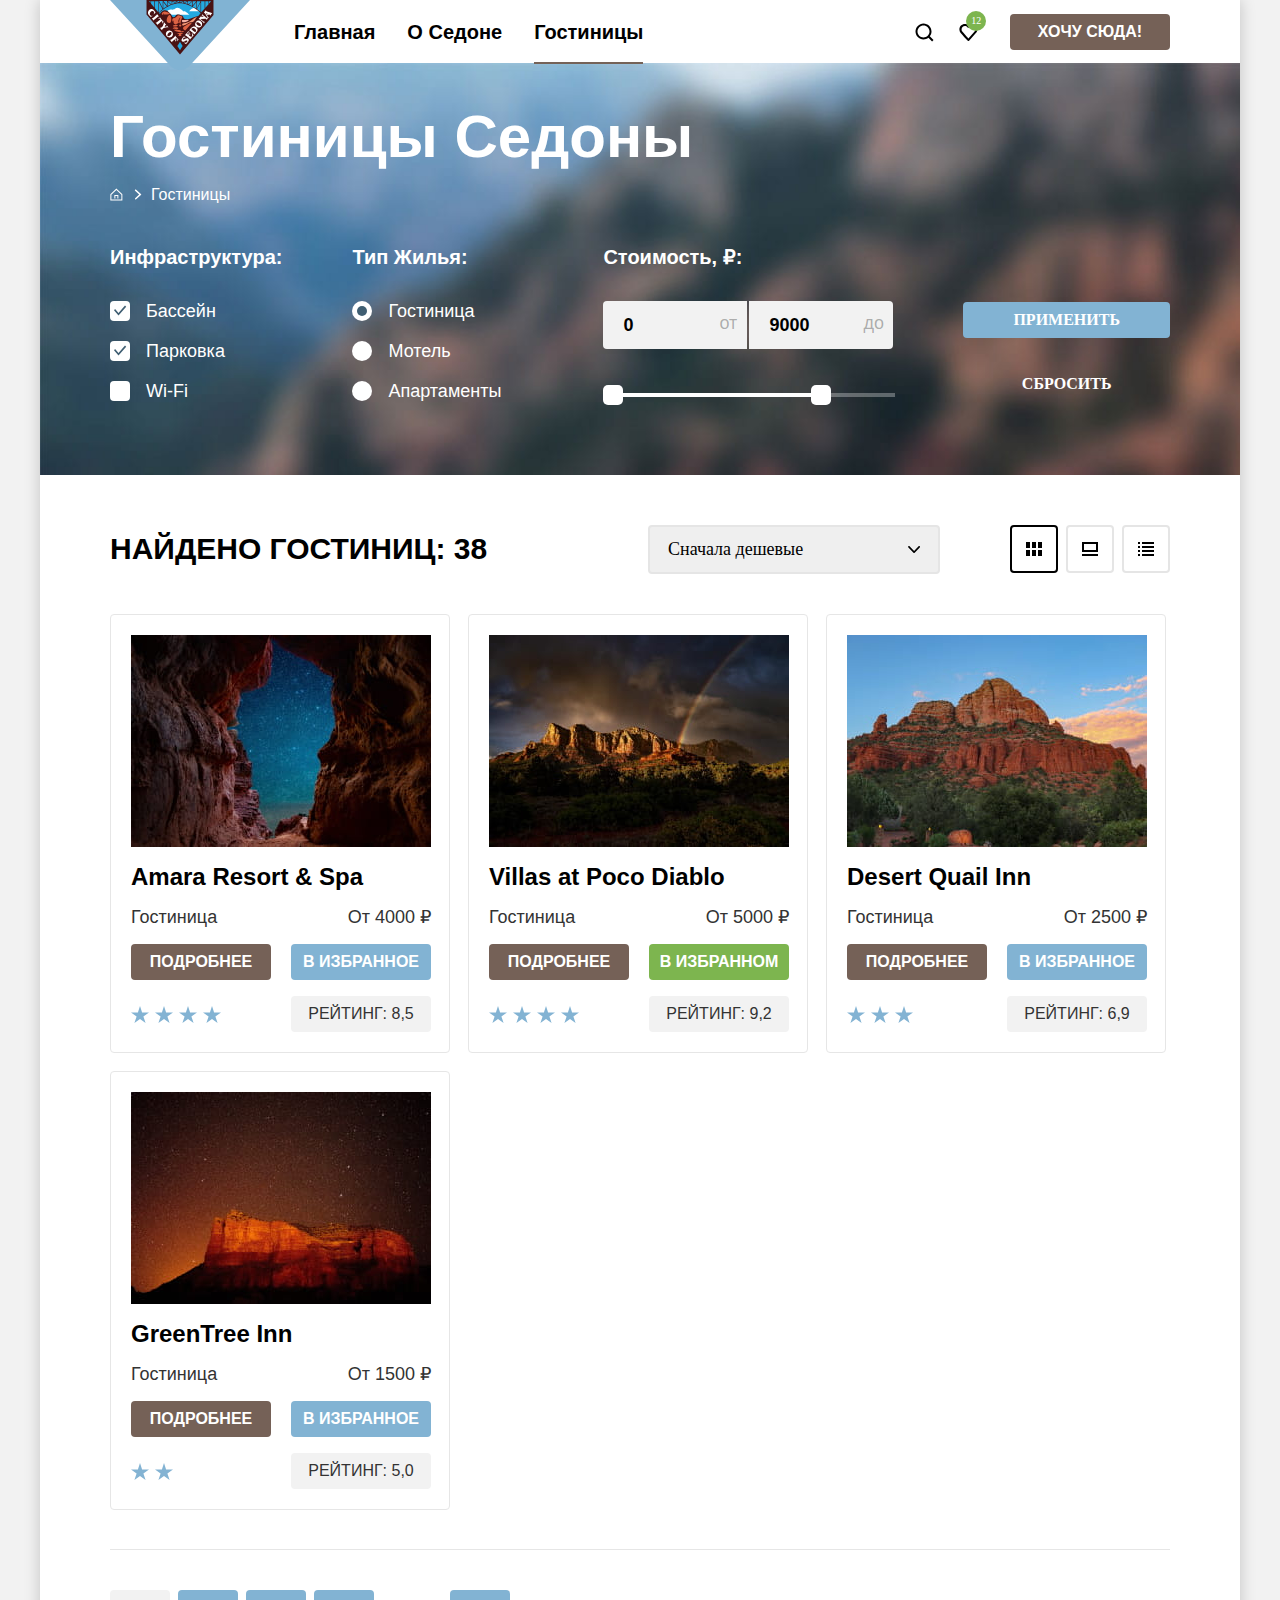
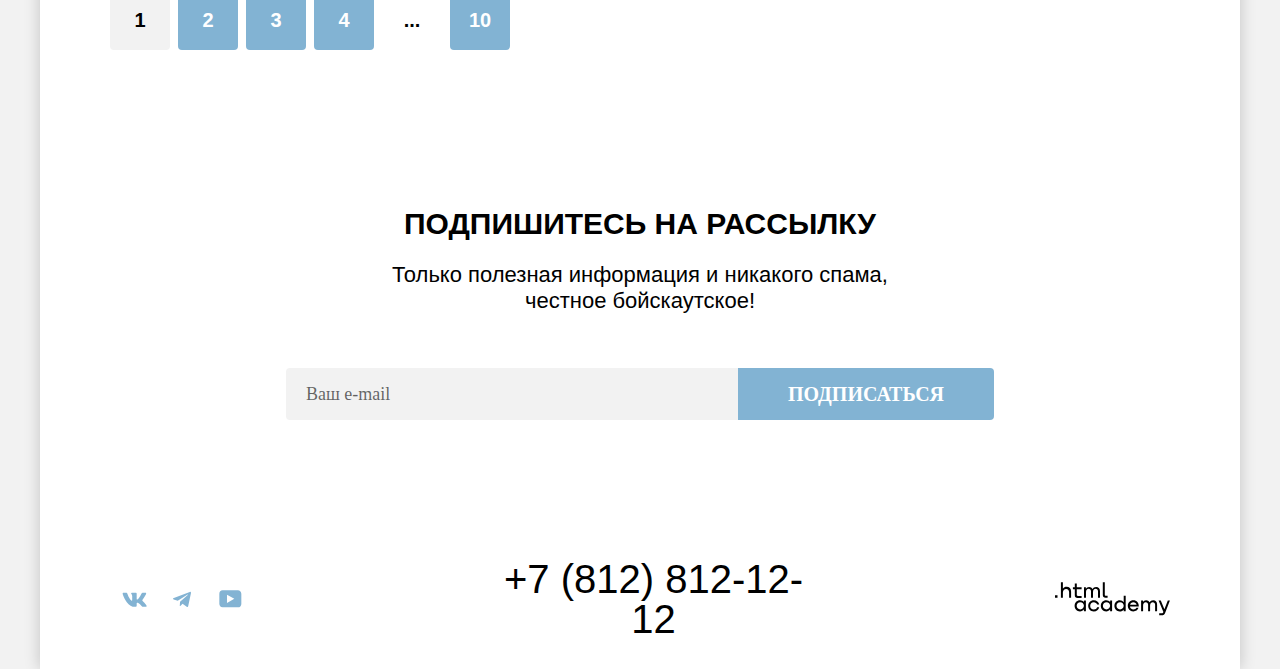
==== commit ad6fada1: "Вносит правки перед проверкой" ====
--- a/catalog.html
+++ b/catalog.html
@@ -56,10 +56,14 @@
               <h1 class="inner-header-title">Гостиницы Седоны</h1>
               <ul class="breadcrumbs">
                 <li class="breadcrumbs-item">
-                  <a class="breadcrumbs-link breadcrumbs-link-home" href="index.html"></a>
+                  <a class="breadcrumbs-link breadcrumbs-link-home" href="index.html">
+                    <span class="visually-hidden">
+                      Вернуться на главную страницу.
+                    </span>
+                  </a>
                 </li>
                 <li class="breadcrumbs-item">
-                  <a class="breadcrumbs-link" href="">Гостиницы</a>
+                  <a class="breadcrumbs-link" href="#">Гостиницы</a>
                 </li>
               </ul>
             </header>
@@ -136,10 +140,10 @@
                       </div>
                       <div class="range-scale">
                         <div class="range-bar" style="left: 10px; width: 208px">
-                          <button class="range-toggle toggle-min">
+                          <button class="range-toggle toggle-min" type="button">
                             <span class="visually-hidden">Изменить минимальную цену.</span>
                           </button>
-                          <button class="range-toggle toggle-max">
+                          <button class="range-toggle toggle-max" type="button">
                             <span class="visually-hidden">Изменить максимальную цену.</span>
                           </button>
                         </div>
@@ -188,7 +192,7 @@
                   <img class="product-card-image" src="images/catalog/hotel-1.jpg" width="300" height="212"
                     alt="Звёздное небо в расщелине гор.">
                 </a>
-                <a class="product-card-link" href="">
+                <a class="product-card-link" href="#">
                   <h3 class="product-card-title">Amara Resort & Spa</h3>
                 </a>
                 <span class="product-card-type">Гостиница</span>
@@ -228,7 +232,7 @@
                   <img class="product-card-image" src="images/catalog/hotel-3.jpg" width="300" height="212"
                     alt="Горы на фоне голубого неба.">
                 </a>
-                <a class="product-card-link" href="">
+                <a class="product-card-link" href="#">
                   <h3 class="product-card-title">Desert Quail Inn</h3>
                 </a>
                 <span class="product-card-type">Гостиница</span>
@@ -247,7 +251,7 @@
                   <img class="product-card-image" src="images/catalog/hotel-4.jpg" width="300" height="212"
                     alt="Горы на фоне звёздного неба.">
                 </a>
-                <a class="product-card-link" href="">
+                <a class="product-card-link" href="#">
                   <h3 class="product-card-title">GreenTree Inn</h3>
                 </a>
                 <span class="product-card-type">Гостиница</span>
--- a/styles/styles.css
+++ b/styles/styles.css
@@ -1,3 +1,10 @@
+/*
+* Prefixed by https://autoprefixer.github.io
+* PostCSS: v8.4.14,
+* Autoprefixer: v10.4.7
+* Browsers: > 2% and last 1 version
+*/
+
 @font-face {
   font-family: "PT Sans";
   font-style: normal;
@@ -42,6 +49,7 @@
 
 .main-container {
   flex-grow: 1;
+  margin-top: -12px;
 }
 
 .visually-hidden {
@@ -58,7 +66,6 @@
 .navigation {
   padding: 0 70px;
   display: flex;
-  height: 64px;
   font-size: 20px;
   line-height: 24px;
   font-weight: 700;
@@ -584,6 +591,10 @@
   fill: rgba(104, 162, 202, 0.3);
 }
 
+.footer-telephone {
+  width: 340px;
+}
+
 .footer-telephone-number {
   font-weight: 400;
   font-size: 40px;
@@ -591,7 +602,6 @@
   color: #000000;
   text-transform: uppercase;
   text-decoration: none;
-  width: 720px;
 }
 
 .footer-telephone-number:hover {
@@ -632,7 +642,7 @@
 }
 
 .catalog-control-block {
-  height: 412px;
+  min-height: 412px;
   color: #ffffff;
   background-color: #000000;
   background-image: url(../images/catalog/catalog-background.jpg);
@@ -941,7 +951,8 @@
   font: inherit;
   background-color: #f2f2f2;
   border: none;
-  appearance: textfield;
+  -webkit-appearance: textfield;
+          appearance: textfield;
   flex-grow: 1;
   font-weight: 700;
   font-size: 18px;
@@ -973,7 +984,8 @@
 
 .range-input::-webkit-outer-spin-button,
 .range-input::-webkit-inner-spin-button {
-  appearance: none;
+  -webkit-appearance: none;
+          appearance: none;
   margin: 0;
 }
 
@@ -1017,7 +1029,8 @@
   border: 2px solid #e5e5e5;
   border-radius: 4px;
   transition: 200ms linear;
-  appearance: none;
+  -webkit-appearance: none;
+          appearance: none;
   background-image: url("../images/catalog/select-arrow.svg");
   background-repeat: no-repeat;
   background-position: right 18px center;
@@ -1044,10 +1057,11 @@
   display: flex;
   justify-content: flex-end;
   gap: 8px;
+  flex-wrap: wrap;
 }
 
 .select-item {
-  width: 48px;
+  min-width: 48px;
   height: 48px;
   border: 2px solid #e5e5e5;
   border-radius: 4px;
@@ -1061,15 +1075,15 @@
 }
 
 .select-item:hover {
-  border-color: #000000;
-}
-
-.select-item:focus {
-  border-color: #68a2ca;
+  border: 2px solid #000000;
+}
+
+.select-item:focus-within {
+  border: 2px solid #68a2ca;
 }
 
 .select-item:active {
-  border-color: #000000;
+  border: 2px solid #000000;
 }
 
 .select-item-tile {
@@ -1088,10 +1102,6 @@
   background-image: url(../images/catalog/mapping-list.svg);
   background-repeat: no-repeat;
   background-position: center;
-}
-
-.select-item {
-  min-width: 48px;
 }
 
 .products {
@@ -1122,6 +1132,7 @@
   padding: 0;
   grid-column: span 2;
   text-decoration: none;
+  width: fit-content;
 }
 
 .product-card-link-img {
@@ -1198,7 +1209,7 @@
   border: 1px solid #82b3d3;
 }
 
-.pagination-item-default:focus {
+.pagination-item-default:focus-within {
   background: #68a2ca;
   outline: 1px solid #82b3d3;
 }
@@ -1427,7 +1438,8 @@
 
 .input-field::-webkit-outer-spin-button,
 .input-field::-webkit-inner-spin-button {
-  appearance: none;
+  -webkit-appearance: none;
+          appearance: none;
   margin: 0;
 }
 
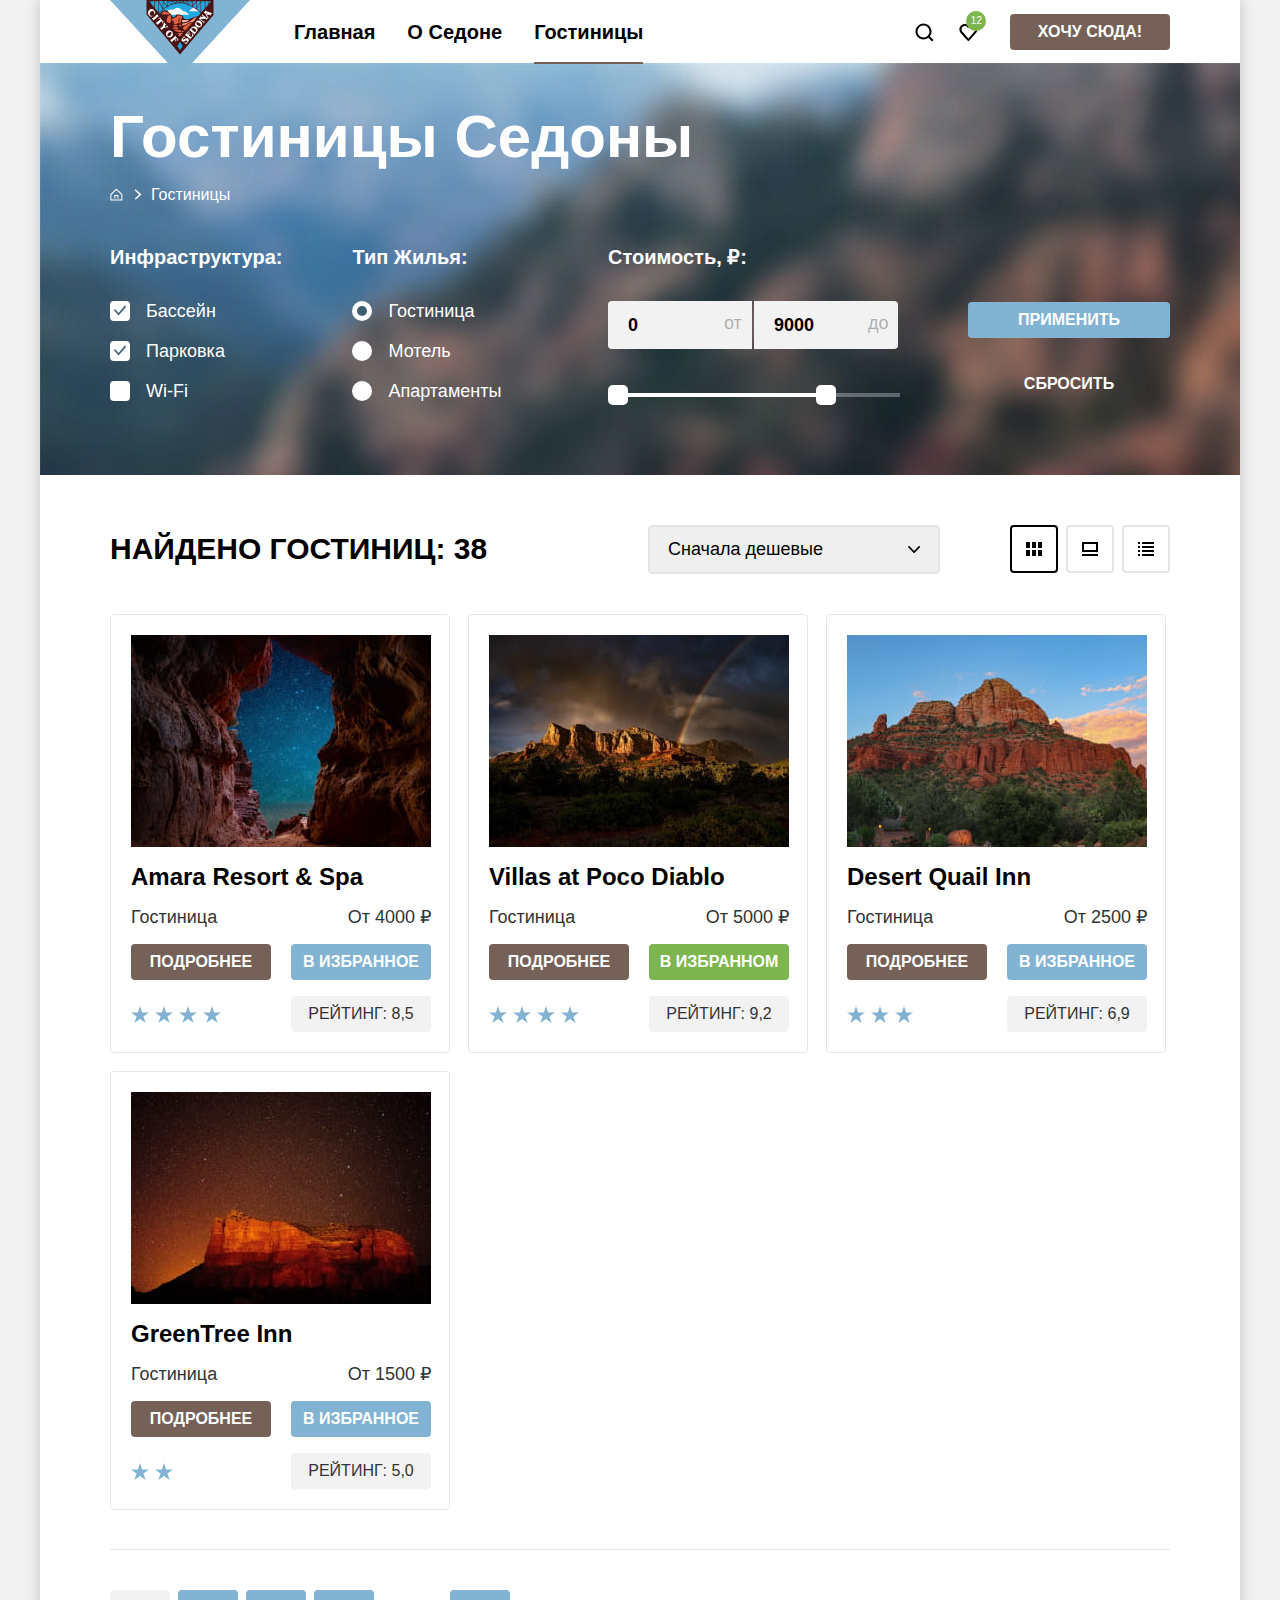
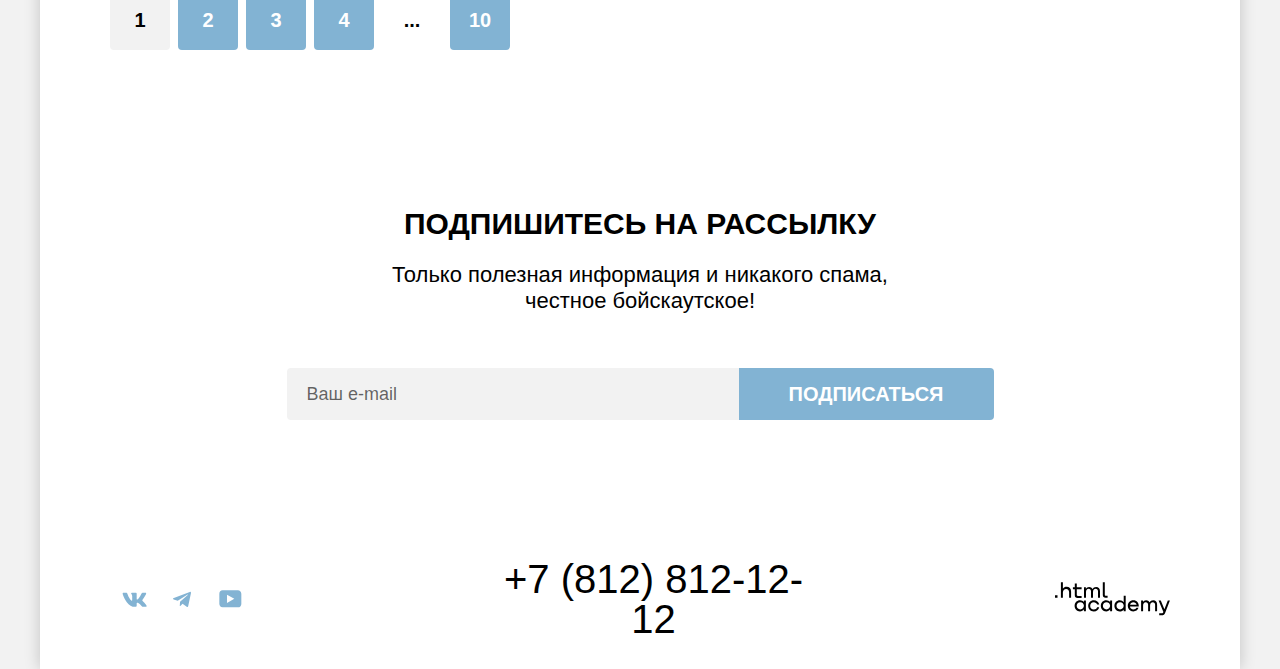
==== commit 3e9e8eb2: "Вносит правки после первой проверки" ====
--- a/catalog.html
+++ b/catalog.html
@@ -44,9 +44,7 @@
               </a>
             </li>
           </ul>
-          <div class="button button-brown navigation-button">
-            <a class="button-text" href="#">Хочу сюда!</a>
-          </div>
+            <a class="button button-brown navigation-button button-text" href="#">Хочу сюда!</a>
         </nav>
       </header>
       <main class="main-inner main-container" data-test="main">
@@ -139,7 +137,7 @@
                         </label>
                       </div>
                       <div class="range-scale">
-                        <div class="range-bar" style="left: 10px; width: 208px">
+                        <div class="range-bar">
                           <button class="range-toggle toggle-min" type="button">
                             <span class="visually-hidden">Изменить минимальную цену.</span>
                           </button>
@@ -267,24 +265,24 @@
             </ul>
           </div>
           <ul class="pagination">
-            <li class="pagination-item pagination-item-current">
-              <a class="pagination-link-current">1</a>
-            </li>
-            <li class="pagination-item pagination-item-default">
-              <a class="pagination-link" href="#">2</a>
-            </li>
-            <li class="pagination-item pagination-item-default">
-              <a class="pagination-link" href="#">3</a>
-            </li>
-            <li class="pagination-item pagination-item-default">
-              <a class="pagination-link" href="#">4</a>
-            </li>
-            <li class="pagination-item pagination-select">
-              <a class="pagination-link" href="#">...</a>
+            <li class="pagination-item">
+              <a class="pagination-link pagination-link-current" href="#">1</a>
+            </li>
+            <li class="pagination-item">
+              <a class="pagination-link pagination-link-default" href="#">2</a>
+            </li>
+            <li class="pagination-item">
+              <a class="pagination-link pagination-link-default" href="#">3</a>
+            </li>
+            <li class="pagination-item">
+              <a class="pagination-link pagination-link-default" href="#">4</a>
+            </li>
+            <li class="pagination-item">
+              <a class="pagination-link pagination-select" href="#">...</a>
               <span class="visually-hidden">Выбор страницы</span>
             </li>
-            <li class="pagination-item pagination-item-default">
-              <a class="pagination-link" href="#">10</a>
+            <li class="pagination-item">
+              <a class="pagination-link pagination-link-default" href="#">10</a>
             </li>
           </ul>
         </section>
--- a/styles/styles.css
+++ b/styles/styles.css
@@ -144,7 +144,7 @@
   height: 20px;
   background-color: #7db54f;
   border-radius: 50%;
-  font-family: 'PT Sans';
+  font-family: "PT Sans", sans-serif;
   font-style: normal;
   font-weight: 400;
   font-size: 10px;
@@ -454,18 +454,15 @@
 }
 
 .hotel-search-button {
-  margin: 54px 0 0 0;
-  padding: 8px 50px;
-}
-
-.hotel-search-button .button-text {
-  font-family: 'PT Sans';
+  font-family: "PT Sans", sans-serif;
   font-style: normal;
   font-weight: 700;
   font-size: 20px;
   line-height: 36px;
   text-align: center;
   text-transform: uppercase;
+  margin: 54px 0 0 0;
+  padding: 8px 50px;
 }
 
 .subscribe {
@@ -518,7 +515,7 @@
 }
 
 .subscribe-email-field::placeholder {
-  font-family: 'PT Sans';
+  font-family: "PT Sans", sans-serif;
   font-style: normal;
   font-weight: 400;
   font-size: 18px;
@@ -531,7 +528,7 @@
   border: none;
   padding: 8px 50px;
   color: #ffffff;
-  font-family: 'PT Sans';
+  font-family: "PT Sans", sans-serif;
   font-style: normal;
   font-weight: 700;
   font-size: 20px;
@@ -579,15 +576,21 @@
   fill: #83b3d3;
 }
 
-.footer-social-button:hover {
+.footer-social-link {
+  display: block;
+  width: 100%;
+  height: 100%;
+}
+
+.footer-social-link:hover .footer-social-button {
   fill: #68a2ca;
 }
 
-.footer-social-button:focus {
+.footer-social-link:focus .footer-social-button {
   fill: #68a2ca;
 }
 
-.footer-social-button:active {
+.footer-social-link:active .footer-social-button {
   fill: rgba(104, 162, 202, 0.3);
 }
 
@@ -618,6 +621,7 @@
 
 .footer-academy-site {
   width: 115px;
+  min-height: 60px;
   position: relative;
 }
 
@@ -625,15 +629,21 @@
   fill: rgba(0, 0, 0, 1);
 }
 
-.footer-academy-button:hover {
+.footer-academy-link {
+  display: block;
+  width: 100%;
+  height: 60px;
+}
+
+.footer-academy-link:hover .footer-academy-button {
   fill: #756157;
 }
 
-.footer-academy-button:focus {
+.footer-academy-link:focus .footer-academy-button {
   fill: #756157;
 }
 
-.footer-academy-button:active {
+.footer-academy-link:active .footer-academy-button {
   fill: rgba(117, 97, 87, 0.3);
 }
 
@@ -838,7 +848,7 @@
   display: flex;
   justify-content: center;
   align-items: center;
-  font-family: 'PT Sans';
+  font-family: "PT Sans", sans-serif;
   font-style: normal;
   font-weight: 700;
   font-size: 16px;
@@ -874,6 +884,8 @@
   position: absolute;
   height: 4px;
   background-color: rgba(255, 255, 255, 1);
+  left: 10px;
+  width: 208px;
 }
 
 .range-toggle {
@@ -952,7 +964,7 @@
   background-color: #f2f2f2;
   border: none;
   -webkit-appearance: textfield;
-          appearance: textfield;
+  appearance: textfield;
   flex-grow: 1;
   font-weight: 700;
   font-size: 18px;
@@ -985,7 +997,7 @@
 .range-input::-webkit-outer-spin-button,
 .range-input::-webkit-inner-spin-button {
   -webkit-appearance: none;
-          appearance: none;
+  appearance: none;
   margin: 0;
 }
 
@@ -1022,7 +1034,7 @@
 .select-control {
   padding: 12px 18px;
   min-width: 292px;
-  font-family: 'PT Sans';
+  font-family: "PT Sans", sans-serif;
   font-style: normal;
   font-size: 18px;
   line-height: 21px;
@@ -1030,7 +1042,7 @@
   border-radius: 4px;
   transition: 200ms linear;
   -webkit-appearance: none;
-          appearance: none;
+  appearance: none;
   background-image: url("../images/catalog/select-arrow.svg");
   background-repeat: no-repeat;
   background-position: right 18px center;
@@ -1186,7 +1198,11 @@
   align-items: center;
 }
 
-.pagination-item {
+.pagination-item:not(:last-child) {
+  margin-right: 8px;
+}
+
+.pagination-link {
   width: 60px;
   height: 60px;
   border-radius: 4px;
@@ -1194,63 +1210,44 @@
   justify-content: center;
   align-items: center;
   box-sizing: border-box;
-}
-
-.pagination-item:not(:last-child) {
-  margin-right: 8px;
-}
-
-.pagination-item-default {
+  font-weight: 700;
+  font-size: 20px;
+  line-height: 36px;
+  color: #ffffff;
+  text-decoration: none;
+}
+
+.pagination-link-default {
   background: #82b3d3;
 }
 
-.pagination-item-default:hover {
+.pagination-link-default:hover {
   background: #68a2ca;
   border: 1px solid #82b3d3;
 }
 
-.pagination-item-default:focus-within {
+.pagination-link-default:focus {
   background: #68a2ca;
   outline: 1px solid #82b3d3;
 }
 
-.pagination-item-default:active .pagination-link {
+.pagination-link-default:active {
   color: rgba(255, 255, 255, 0.3);
 }
 
-.pagination-item-current {
+.pagination-link-current {
+  font-weight: 700;
+  font-size: 20px;
+  line-height: 36px;
+  color: #000000;
   background: #f2f2f2;
-  color: #000000;
+  text-decoration: none;
 }
 
 .pagination-select {
   background: none;
   color: #000000;
   border: 0;
-}
-
-.pagination-select .pagination-link {
-  font-weight: 700;
-  font-size: 20px;
-  line-height: 36px;
-  color: #000000;
-  text-decoration: none;
-}
-
-.pagination-link {
-  font-weight: 700;
-  font-size: 20px;
-  line-height: 36px;
-  color: #ffffff;
-  text-decoration: none;
-}
-
-.pagination-link-current {
-  font-weight: 700;
-  font-size: 20px;
-  line-height: 36px;
-  color: #000000;
-  text-decoration: none;
 }
 
 .subscribe-no-background {
@@ -1325,7 +1322,7 @@
 
 .modal-title {
   margin: 0 0 64px 0;
-  font-family: "PT Sans";
+  font-family: "PT Sans", sans-serif;
   font-style: normal;
   font-weight: 700;
   font-size: 30px;
@@ -1358,7 +1355,7 @@
   position: absolute;
   top: 53px;
   left: 20px;
-  font-family: "PT Sans";
+  font-family: "PT Sans", sans-serif;
   font-style: normal;
   font-weight: 400;
   font-size: 16px;
@@ -1370,7 +1367,7 @@
   position: absolute;
   top: 53px;
   left: 20px;
-  font-family: "PT Sans";
+  font-family: "PT Sans", sans-serif;
   font-style: normal;
   font-weight: 400;
   font-size: 16px;
@@ -1396,7 +1393,7 @@
   grid-column: 1 / 5;
   border: none;
   padding: 18px 76px;
-  font-family: "PT Sans";
+  font-family: "PT Sans", sans-serif;
   font-style: normal;
   font-weight: 700;
   font-size: 20px;
@@ -1408,7 +1405,7 @@
   background: #f2f2f2;
   border-radius: 4px;
   border: none;
-  font-family: "PT Sans";
+  font-family: "PT Sans", sans-serif;
   font-style: normal;
   font-weight: 700;
   font-size: 18px;
@@ -1439,12 +1436,12 @@
 .input-field::-webkit-outer-spin-button,
 .input-field::-webkit-inner-spin-button {
   -webkit-appearance: none;
-          appearance: none;
+  appearance: none;
   margin: 0;
 }
 
 .input-field-discription {
-  font-family: "PT Sans";
+  font-family: "PT Sans", sans-serif;
   font-style: normal;
   font-weight: 700;
   font-size: 20px;
@@ -1533,7 +1530,7 @@
   position: absolute;
   display: none;
   padding: 15px 18px;
-  font-family: "PT Sans";
+  font-family: "PT Sans", sans-serif;
   font-style: normal;
   font-weight: 400;
   font-size: 16px;
